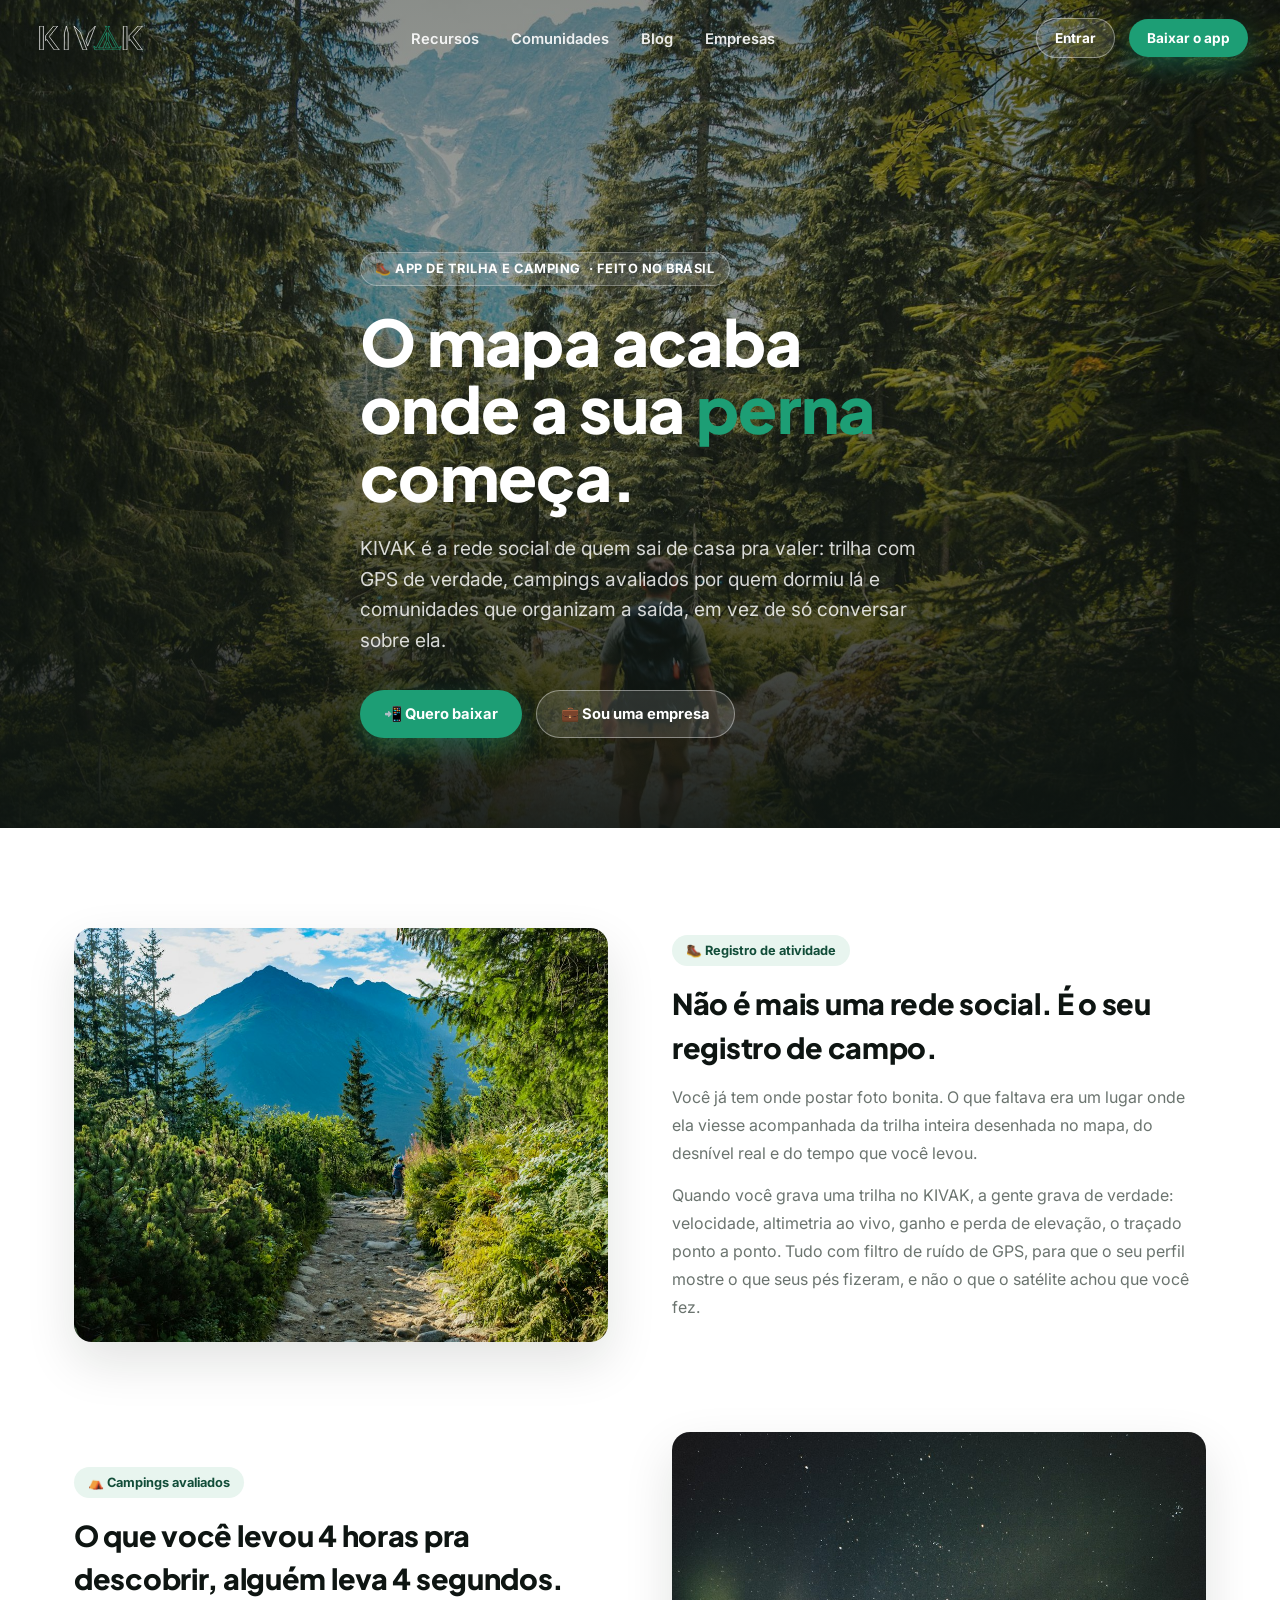
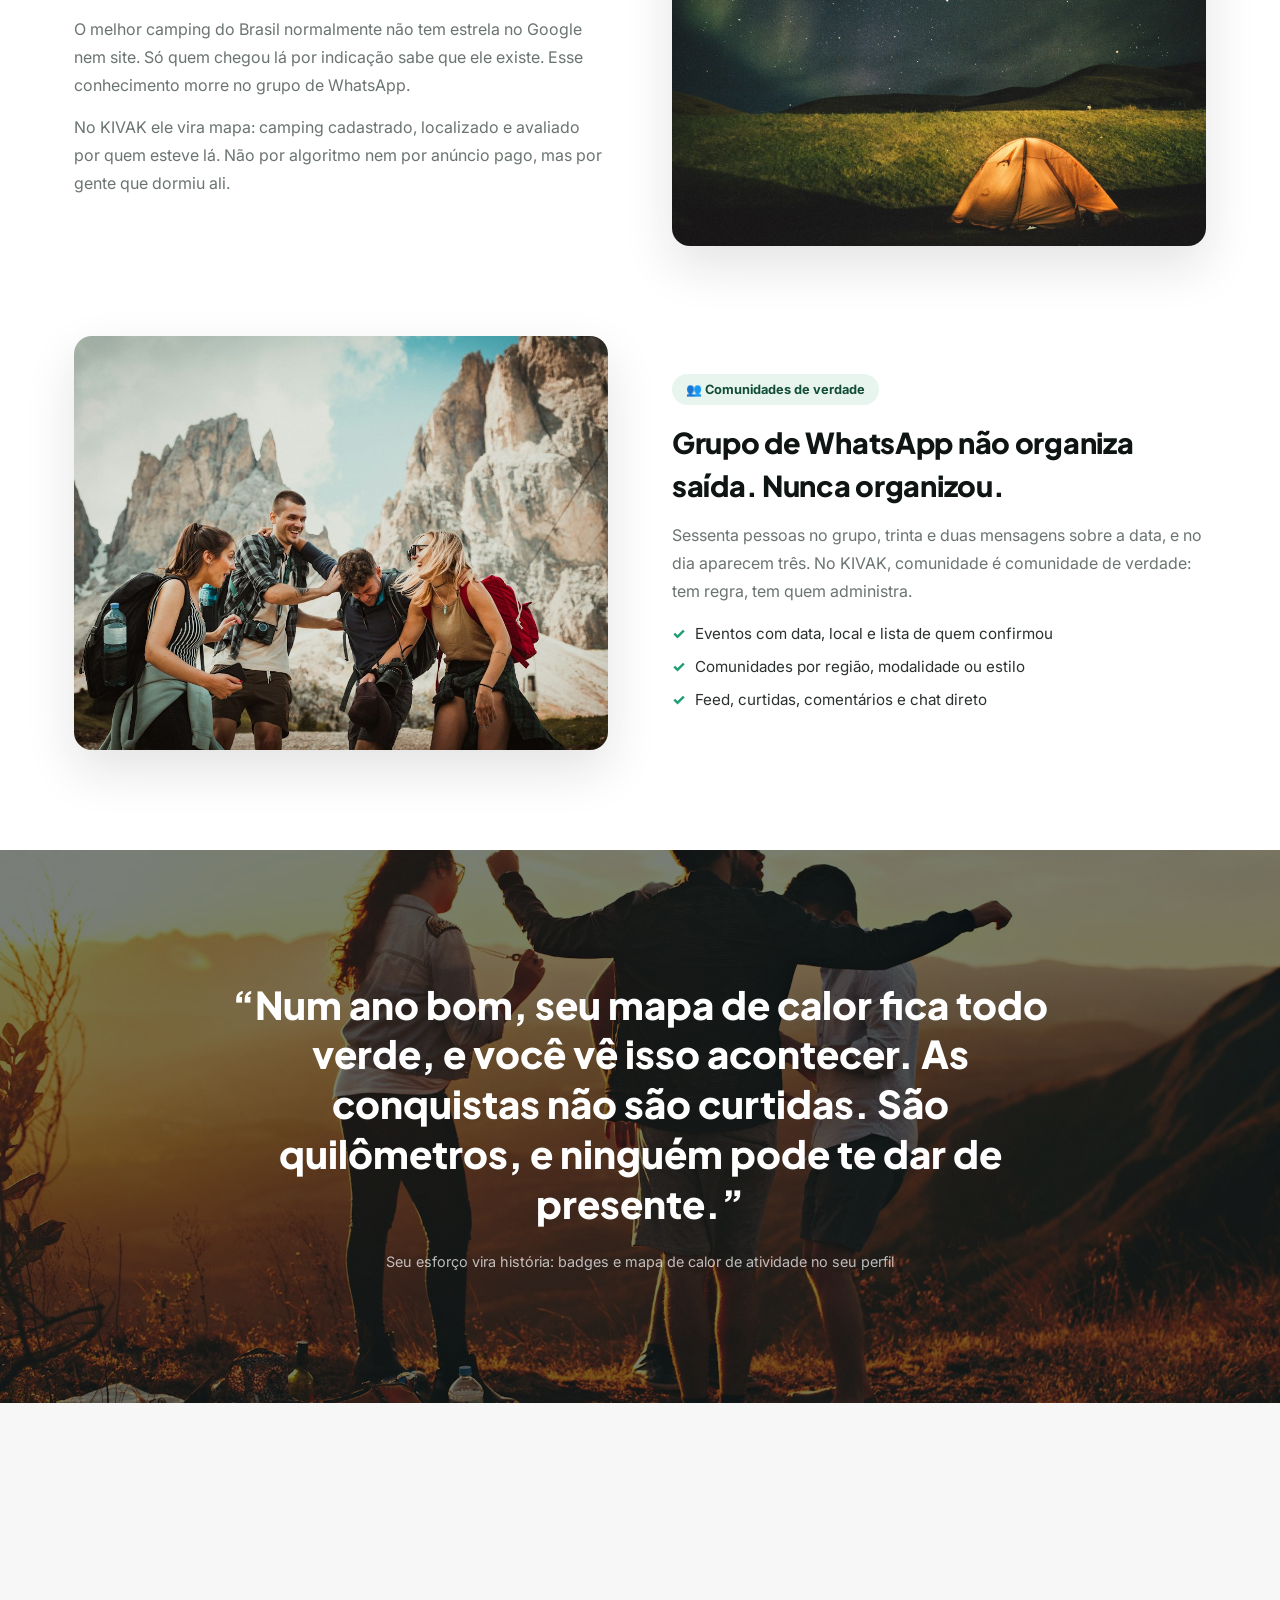
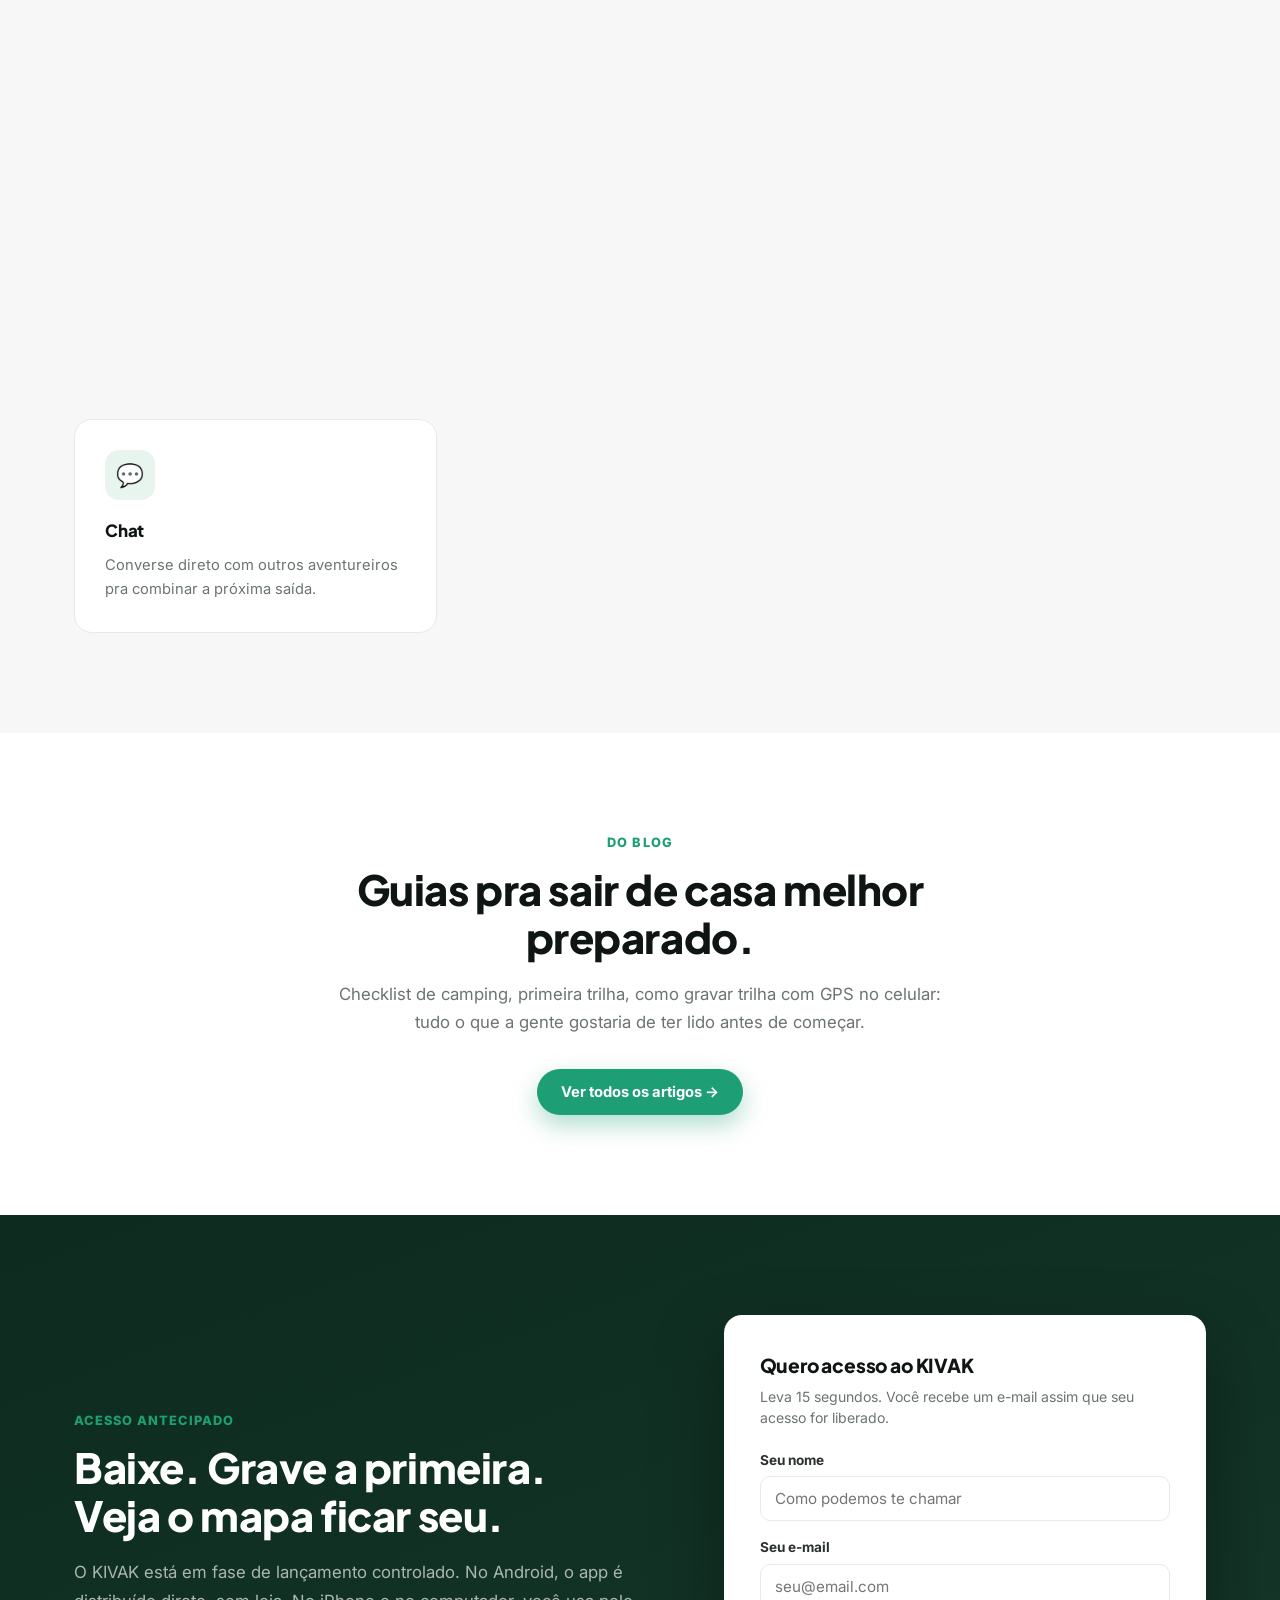
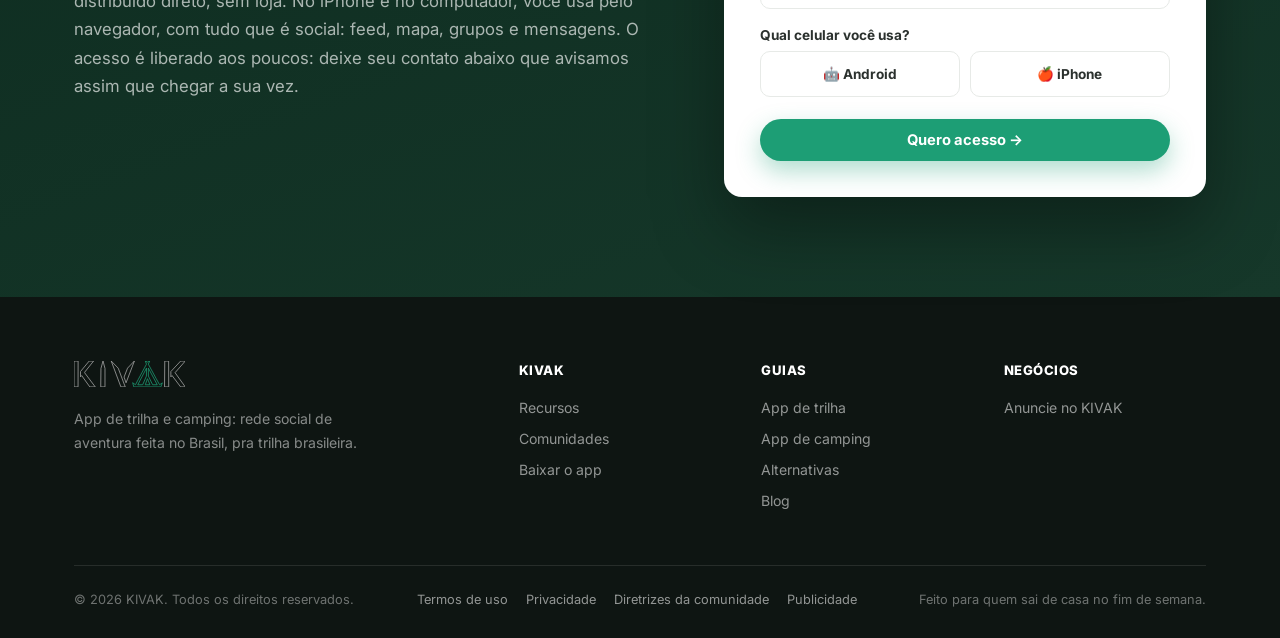
==== index.html @ c2caf5f0 "Adiciona termos, privacidade, diretrizes e politica de publicidade Paginas legais exigidas pela App " ====
<!DOCTYPE html>
<html lang="pt-BR">
<head>
  <meta charset="UTF-8" />
  <meta name="viewport" content="width=device-width, initial-scale=1.0" />
  <title>KIVAK | App de trilha e camping feito no Brasil</title>
  <meta name="description" content="KIVAK é o app de trilha e camping feito no Brasil: grave trilhas com GPS de verdade, encontre campings avaliados por quem dormiu lá e organize saídas com comunidades de aventura." />
  <link rel="canonical" href="https://kivak.app/" />
  <meta property="og:type" content="website" />
  <meta property="og:site_name" content="KIVAK" />
  <meta property="og:locale" content="pt_BR" />
  <meta property="og:url" content="https://kivak.app/" />
  <meta property="og:title" content="KIVAK | App de trilha e camping feito no Brasil" />
  <meta property="og:description" content="KIVAK é o app de trilha e camping feito no Brasil: grave trilhas com GPS de verdade, encontre campings avaliados por quem dormiu lá e organize saídas com comunidades de aventura." />
  <meta property="og:image" content="https://kivak.app/assets/images/hero-trilheiro.jpg" />
  <meta name="twitter:card" content="summary_large_image" />
  <link rel="alternate" type="application/rss+xml" title="Blog KIVAK" href="https://kivak.app/blog/feed.xml" />
  <link rel="icon" href="assets/images/favicon.png" />
  <script type="application/ld+json">{"@context": "https://schema.org", "@type": "Organization", "@id": "https://kivak.app/#org", "name": "KIVAK", "url": "https://kivak.app/", "logo": "https://kivak.app/assets/images/favicon.png", "email": "kivak.app@gmail.com"}</script>
  <script type="application/ld+json">{"@context": "https://schema.org", "@type": "WebSite", "@id": "https://kivak.app/#site", "name": "KIVAK", "url": "https://kivak.app/", "inLanguage": "pt-BR", "publisher": {"@id": "https://kivak.app/#org"}}</script>
  <script type="application/ld+json">{"@context": "https://schema.org", "@type": "MobileApplication", "name": "KIVAK", "operatingSystem": "Android", "applicationCategory": "TravelApplication", "url": "https://kivak.app/", "inLanguage": "pt-BR", "description": "App de trilha e camping: gravação de trilhas com GPS, campings avaliados pela comunidade, comunidades e eventos de aventura.", "offers": {"@type": "Offer", "price": "0", "priceCurrency": "BRL"}, "publisher": {"@id": "https://kivak.app/#org"}}</script>
  <link rel="preconnect" href="https://fonts.googleapis.com">
  <link rel="preconnect" href="https://fonts.gstatic.com" crossorigin>
  <link href="https://fonts.googleapis.com/css2?family=Inter:wght@400;500;600;700&family=Plus+Jakarta+Sans:wght@700;800&display=swap" rel="stylesheet">
  <link rel="stylesheet" href="assets/css/site.css?v=__CSSVER__" />
</head>
<body>

<nav class="site-nav">
  <a class="nav-logo" href="#hero">
    <svg viewBox="0 0 728 170" width="118" height="24" xmlns="http://www.w3.org/2000/svg" style="fill-rule:evenodd;clip-rule:evenodd">
      <path d="M480.421,7.007l-14.233,-6.898l7.764,20.427l-52.531,97.971l-19.548,36.813l-18.372,-13.313l7.737,27.585l176.472,0l9.892,-26.585l-17.959,12.313l-22.721,-40.813l-50.788,-93.933l9.286,-20.465l-14.998,6.898Zm0,108.5l16.26,39.813l-30.76,0.187l14.5,-40Zm-6.429,-68.903l-0.48,52.143l-24.435,56.573l-32.144,0.388l57.059,-109.104Zm12.116,0l58.437,108.716l-30.571,0l-27.431,-56.813l-0.434,-51.903Z" style="fill:none;stroke:#1D9E75;stroke-width:5px;"/>
      <path d="M189.69,0.059l-13.519,48.897l-1.259,120.637l27.755,0l0.031,-120.972l-13.008,-48.562Z" style="fill:none;stroke:currentColor;stroke-width:5px;"/>
      <path d="M697.456,0.109l-64.035,68.898l0,34.5l8,-8l55.965,74.085l30.5,0l-66.965,-93.085l66.965,-76.398l-30.43,0Zm-103.946,0l-1.592,169.484l27.411,0l-0.586,-169.484l-25.233,0Zm-198.589,-0.102l-44.695,46.597l-22.805,58.403l13,37.5l54.5,-142.5Zm-151.5,0.102l63.24,169.484l28.518,-0l-46.147,-122.988l-45.611,-46.495Zm-143.955,0l-57.045,68.898l0,34.5l8,-8l53.072,74.085l35.572,0l-69.145,-92.085l0,-4.5l58.217,-72.898l-28.672,0Zm-99.453,-0l-0,169.484l26.5,0l0.407,-169.484l-26.907,-0Z" style="fill:none;stroke:currentColor;stroke-width:5px;"/>
    </svg>
  </a>
  <div class="nav-menu" id="menu-principal">
    <ul class="nav-links">
      <li><a href="#recursos">Recursos</a></li>
      <li><a href="#comunidades">Comunidades</a></li>
      <li><a href="/blog/">Blog</a></li>
      <li><a href="/empresas">Empresas</a></li>
    </ul>
    <div class="nav-right">
      <a class="btn btn-ghost-light btn-sm" href="https://platform.kivak.app/entrar">Entrar</a>
      <a class="btn btn-primary btn-sm" href="#baixar">Baixar o app</a>
    </div>
  </div>
  <a class="nav-entrar" href="https://platform.kivak.app/entrar">Entrar</a>
  <button class="nav-burger" type="button" aria-label="Abrir menu" aria-expanded="false" aria-controls="menu-principal">
    <span></span><span></span><span></span>
  </button>
</nav>

<!-- ─── HERO ────────────────────────────────────────────────────── -->
<header class="hero" id="hero" style="background-image:url('assets/images/hero-trilheiro.jpg')">
  <div class="container hero-content fade-in visible">
    <span class="hero-eyebrow">🥾 App de trilha e camping<span class="so-desktop"> · Feito no Brasil</span></span>
    <h1>O mapa acaba<br/>onde a sua <em>perna</em><br/>começa.</h1>
    <p class="lede">KIVAK é a rede social de quem sai de casa pra valer: trilha com GPS de verdade, campings avaliados por quem dormiu lá e comunidades que organizam a saída, em vez de só conversar sobre ela.</p>
    <div class="hero-actions">
      <a class="btn btn-primary" href="#baixar">📲 Quero baixar</a>
      <a class="btn btn-ghost-light" href="/empresas">💼 Sou uma empresa</a>
    </div>
  </div>
</header>

<!-- ─── RECURSOS ────────────────────────────────────────────────── -->
<section id="recursos">
  <div class="container">

    <div class="feature-row fade-in">
      <div class="feature-media"><img src="assets/images/trilha-montanha.jpg" alt="Trilheiro caminhando em direção às montanhas" loading="lazy" /></div>
      <div class="feature-text">
        <span class="feature-tag">🥾 Registro de atividade</span>
        <h3>Não é mais uma rede social. É o seu registro de campo.</h3>
        <p>Você já tem onde postar foto bonita. O que faltava era um lugar onde ela viesse acompanhada da trilha inteira desenhada no mapa, do desnível real e do tempo que você levou.</p>
        <p>Quando você grava uma trilha no KIVAK, a gente grava de verdade: velocidade, altimetria ao vivo, ganho e perda de elevação, o traçado ponto a ponto. Tudo com filtro de ruído de GPS, para que o seu perfil mostre o que seus pés fizeram, e não o que o satélite achou que você fez.</p>
      </div>
    </div>

    <div class="feature-row reverse fade-in">
      <div class="feature-media"><img src="assets/images/camping-noite.jpg" alt="Barraca iluminada sob céu estrelado" loading="lazy" /></div>
      <div class="feature-text">
        <span class="feature-tag">⛺ Campings avaliados</span>
        <h3>O que você levou 4 horas pra descobrir, alguém leva 4 segundos.</h3>
        <p>O melhor camping do Brasil normalmente não tem estrela no Google nem site. Só quem chegou lá por indicação sabe que ele existe. Esse conhecimento morre no grupo de WhatsApp.</p>
        <p>No KIVAK ele vira mapa: camping cadastrado, localizado e avaliado por quem esteve lá. Não por algoritmo nem por anúncio pago, mas por gente que dormiu ali.</p>
      </div>
    </div>

    <div class="feature-row fade-in" id="comunidades">
      <div class="feature-media"><img src="assets/images/amigos-montanha.jpg" alt="Grupo de amigos rindo durante uma trilha nas montanhas" loading="lazy" /></div>
      <div class="feature-text">
        <span class="feature-tag">👥 Comunidades de verdade</span>
        <h3>Grupo de WhatsApp não organiza saída. Nunca organizou.</h3>
        <p>Sessenta pessoas no grupo, trinta e duas mensagens sobre a data, e no dia aparecem três. No KIVAK, comunidade é comunidade de verdade: tem regra, tem quem administra.</p>
        <ul class="feature-list">
          <li>Eventos com data, local e lista de quem confirmou</li>
          <li>Comunidades por região, modalidade ou estilo</li>
          <li>Feed, curtidas, comentários e chat direto</li>
        </ul>
      </div>
    </div>

  </div>
</section>

<!-- ─── QUOTE / ESFORÇO VIRA HISTÓRIA ───────────────────────────── -->
<section class="quote-strip fade-in" style="background-image:url('assets/images/amigos-por-do-sol.jpg')">
  <div class="container">
    <blockquote>“Num ano bom, seu mapa de calor fica todo verde, e você vê isso acontecer. As conquistas não são curtidas. São quilômetros, e ninguém pode te dar de presente.”</blockquote>
    <cite>Seu esforço vira história: badges e mapa de calor de atividade no seu perfil</cite>
  </div>
</section>

<!-- ─── SOCIAL ──────────────────────────────────────────────────── -->
<section class="bg-gray">
  <div class="container">
    <div class="center wrap-narrow fade-in" style="margin-bottom:8px">
      <span class="eyebrow" style="display:block;text-align:center">E sim, tem foto. Tem vídeo. Tem conversa.</span>
      <h2 class="title">A parte social funciona como você já espera.</h2>
      <p class="sub center">Stories que somem em 24 horas, reels para a descida de bike ser vista em movimento, como merece, feed com curtida e comentário e chat direto pra tirar o papo do grupo. A diferença está no que vem por baixo de tudo isso.</p>
    </div>
    <div class="card-grid">
      <div class="card fade-in">
        <div class="card-icon">⭕</div>
        <h4>Stories</h4>
        <p>Nem tudo precisa virar monumento. Poste o momento e ele some em 24 horas.</p>
      </div>
      <div class="card fade-in">
        <div class="card-icon">🎬</div>
        <h4>Reels</h4>
        <p>Vídeo vertical em feed infinito, pra aquele trecho que só faz sentido em movimento.</p>
      </div>
      <div class="card fade-in">
        <div class="card-icon">📸</div>
        <h4>Feed</h4>
        <p>Publique fotos e trilhas gravadas, com curtidas e comentários de quem entende.</p>
      </div>
      <div class="card fade-in">
        <div class="card-icon">💬</div>
        <h4>Chat</h4>
        <p>Converse direto com outros aventureiros pra combinar a próxima saída.</p>
      </div>
    </div>
  </div>
</section>

<!-- ─── DO BLOG (preenchido pelo build.mjs) ─────────────────────── -->
<section id="blog">
  <div class="container">
    <div class="center wrap-narrow fade-in">
      <span class="eyebrow" style="display:block;text-align:center">Do blog</span>
      <h2 class="title">Guias pra sair de casa melhor preparado.</h2>
      <p class="sub center">Checklist de camping, primeira trilha, como gravar trilha com GPS no celular: tudo o que a gente gostaria de ter lido antes de começar.</p>
    </div>
    <!--BLOG_RECENTES-->
    <p class="center" style="margin-top:32px"><a class="btn btn-primary" href="/blog/">Ver todos os artigos →</a></p>
  </div>
</section>

<!-- ─── DOWNLOAD / LISTA DE ESPERA ──────────────────────────────── -->
<section id="baixar" class="cta-dark">
  <div class="container download-grid">
    <div class="download-copy fade-in">
      <span class="eyebrow">Acesso antecipado</span>
      <h2 class="title">Baixe. Grave a primeira.<br/>Veja o mapa ficar seu.</h2>
      <p class="sub">O KIVAK está em fase de lançamento controlado. No Android, o app é distribuído direto, sem loja. No iPhone e no computador, você usa pelo navegador, com tudo que é social: feed, mapa, grupos e mensagens. O acesso é liberado aos poucos: deixe seu contato abaixo que avisamos assim que chegar a sua vez.</p>
    </div>
    <div class="form-card fade-in">
      <h3>Quero acesso ao KIVAK</h3>
      <p class="form-sub">Leva 15 segundos. Você recebe um e-mail assim que seu acesso for liberado.</p>
      <form id="form-acesso" novalidate>
        <div class="field">
          <label for="nome">Seu nome</label>
          <input type="text" id="nome" name="nome" required minlength="2" placeholder="Como podemos te chamar" />
        </div>
        <div class="field">
          <label for="email">Seu e-mail</label>
          <input type="email" id="email" name="email" required placeholder="seu@email.com" />
        </div>
        <div class="field">
          <label>Qual celular você usa?</label>
          <div class="platform-choice">
            <label class="platform-option">
              <input type="radio" name="plataforma" value="android" />
              🤖 Android
            </label>
            <label class="platform-option">
              <input type="radio" name="plataforma" value="ios" />
              🍎 iPhone
            </label>
          </div>
        </div>
        <button type="submit" class="btn btn-primary btn-block">Quero acesso →</button>
        <div class="form-msg"></div>
      </form>
    </div>
  </div>
</section>

<!-- ─── FOOTER ──────────────────────────────────────────────────── -->
<footer>
  <div class="container">
    <div class="footer-grid footer-grid-4">
      <div class="footer-brand">
        <svg viewBox="0 0 728 170" xmlns="http://www.w3.org/2000/svg" style="height:26px;fill-rule:evenodd;clip-rule:evenodd">
          <g>
            <path d="M480.421,7.007l-14.233,-6.898l7.764,20.427l-52.531,97.971l-19.548,36.813l-18.372,-13.313l7.737,27.585l176.472,0l9.892,-26.585l-17.959,12.313l-22.721,-40.813l-50.788,-93.933l9.286,-20.465l-14.998,6.898Zm0,108.5l16.26,39.813l-30.76,0.187l14.5,-40Zm-6.429,-68.903l-0.48,52.143l-24.435,56.573l-32.144,0.388l57.059,-109.104Zm12.116,0l58.437,108.716l-30.571,0l-27.431,-56.813l-0.434,-51.903Z" style="fill:none;stroke:#1D9E75;stroke-width:5px;"/>
            <path d="M189.69,0.059l-13.519,48.897l-1.259,120.637l27.755,0l0.031,-120.972l-13.008,-48.562Z" style="fill:none;stroke:#aaa;stroke-width:5px;"/>
            <path d="M697.456,0.109l-64.035,68.898l0,34.5l8,-8l55.965,74.085l30.5,0l-66.965,-93.085l66.965,-76.398l-30.43,0Zm-103.946,0l-1.592,169.484l27.411,0l-0.586,-169.484l-25.233,0Zm-198.589,-0.102l-44.695,46.597l-22.805,58.403l13,37.5l54.5,-142.5Zm-151.5,0.102l63.24,169.484l28.518,-0l-46.147,-122.988l-45.611,-46.495Zm-143.955,0l-57.045,68.898l0,34.5l8,-8l53.072,74.085l35.572,0l-69.145,-92.085l0,-4.5l58.217,-72.898l-28.672,0Zm-99.453,-0l-0,169.484l26.5,0l0.407,-169.484l-26.907,-0Z" style="fill:none;stroke:#aaa;stroke-width:5px;"/>
          </g>
        </svg>
        <p>App de trilha e camping: rede social de aventura feita no Brasil, pra trilha brasileira.</p>
      </div>
      <div class="footer-col">
        <h5>KIVAK</h5>
        <a href="#recursos">Recursos</a>
        <a href="#comunidades">Comunidades</a>
        <a href="#baixar">Baixar o app</a>
      </div>
      <div class="footer-col">
        <h5>Guias</h5>
        <a href="/app-de-trilha">App de trilha</a>
        <a href="/app-de-camping">App de camping</a>
        <a href="/alternativas">Alternativas</a>
        <a href="/blog/">Blog</a>
      </div>
      <div class="footer-col">
        <h5>Negócios</h5>
        <a href="/empresas">Anuncie no KIVAK</a>
      </div>
    </div>
    <div class="footer-bottom">
      <span>© 2026 KIVAK. Todos os direitos reservados.</span>
      <nav class="footer-legal" aria-label="Documentos legais"><a href="/termos">Termos de uso</a><a href="/privacidade">Privacidade</a><a href="/diretrizes">Diretrizes da comunidade</a><a href="/publicidade">Publicidade</a></nav>
      <span>Feito para quem sai de casa no fim de semana.</span>
    </div>
  </div>
</footer>

<script src="assets/js/site.js?v=__JSVER__"></script>
</body>
</html>
---- assets/css/site.css ----
*, *::before, *::after { box-sizing: border-box; margin: 0; padding: 0; }

:root {
  --green:       #1D9E75;
  --green-dark:  #124d39;
  --green-mid:   #178a63;
  --green-light: #e8f5ef;
  --ink:         #0e1512;
  --charcoal:    #1a1f1c;
  --gray:        #f6f7f6;
  --border:      #e7eae7;
  --text:        #2b312e;
  --muted:       #6b746f;
  --white:       #fff;
  --radius:      18px;
  --radius-sm:   12px;
  --shadow:      0 20px 50px rgba(14, 21, 18, .12);
  --max:         1180px;
}

html { scroll-behavior: smooth; }

body {
  font-family: 'Inter', 'Segoe UI', system-ui, -apple-system, sans-serif;
  color: var(--text);
  background: var(--white);
  overflow-x: hidden;
  line-height: 1.5;
}

h1, h2, h3, h4 {
  font-family: 'Plus Jakarta Sans', 'Inter', system-ui, sans-serif;
  color: var(--ink);
  font-weight: 800;
  letter-spacing: -0.01em;
}

a { color: inherit; }
img { display: block; max-width: 100%; }
button { font-family: inherit; }

.container { max-width: var(--max); margin: 0 auto; padding: 0 24px; }
.wrap-narrow { max-width: 720px; }

/* ─── NAV ──────────────────────────────────────────────────────── */
.site-nav {
  position: fixed; top: 0; left: 0; right: 0; z-index: 999;
  display: flex; align-items: center; justify-content: space-between;
  padding: 18px 32px;
  transition: background .25s ease, box-shadow .25s ease, padding .25s ease;
}
.site-nav.solid {
  background: rgba(255,255,255,.96); backdrop-filter: blur(10px);
  box-shadow: 0 1px 0 var(--border);
  padding: 12px 32px;
}
.nav-logo { display: flex; align-items: center; gap: 10px; text-decoration: none; color: var(--white); transition: color .25s; }
.nav-logo svg { height: 24px; width: auto; flex-shrink: 0; }
.site-nav.solid .nav-logo { color: var(--ink); }

.nav-links { display: flex; align-items: center; gap: 32px; list-style: none; }
.nav-links a {
  text-decoration: none; font-weight: 600; font-size: .92rem;
  color: rgba(255,255,255,.9); transition: color .2s;
}
.site-nav.solid .nav-links a { color: var(--text); }
.nav-links a:hover { color: var(--green); }
.nav-links a.active { color: var(--green); }

.nav-right { display: flex; align-items: center; gap: 14px; }
.btn {
  display: inline-flex; align-items: center; justify-content: center; gap: 8px;
  border: none; border-radius: 999px; cursor: pointer; text-decoration: none;
  font-weight: 700; font-size: .92rem; padding: 12px 24px;
  transition: transform .18s ease, box-shadow .18s ease, background .18s ease;
}
.btn-primary { background: var(--green); color: var(--white); box-shadow: 0 10px 24px rgba(29,158,117,.35); }
.btn-primary:hover { background: var(--green-dark); transform: translateY(-2px); }
.btn-ghost-light { background: rgba(255,255,255,.12); color: var(--white); border: 1.5px solid rgba(255,255,255,.4); }
.btn-ghost-light:hover { background: rgba(255,255,255,.22); }
.site-nav.solid .btn-ghost-light { background: transparent; color: var(--text); border-color: var(--border); }
.btn-sm { padding: 9px 18px; font-size: .85rem; }
.btn-block { width: 100%; }
.btn:disabled { opacity: .6; cursor: not-allowed; transform: none !important; }

.nav-menu { display: contents; }
/* Entrar na plataforma web: no computador vai junto dos botões (nav-right);
   no celular fica fora do menu, ao lado do hambúrguer, sempre visível. */
.nav-entrar {
  display: none; margin-left: auto; margin-right: 10px; padding: 7px 14px;
  border-radius: 999px; border: 1.5px solid rgba(255,255,255,.45);
  color: var(--white); font-weight: 700; font-size: .85rem; text-decoration: none;
}
.site-nav.solid .nav-entrar, .site-nav.menu-aberto .nav-entrar { color: var(--ink); border-color: var(--border); }
.nav-burger {
  display: none; width: 44px; height: 44px; margin-right: -10px; padding: 12px 10px;
  background: none; border: none; cursor: pointer; color: var(--white);
  flex-direction: column; justify-content: space-between;
}
.nav-burger span { display: block; height: 2px; border-radius: 2px; background: currentColor; transition: transform .25s ease, opacity .2s ease; }
.site-nav.solid .nav-burger { color: var(--ink); }
.site-nav.menu-aberto .nav-burger span:nth-child(1) { transform: translateY(9px) rotate(45deg); }
.site-nav.menu-aberto .nav-burger span:nth-child(2) { opacity: 0; }
.site-nav.menu-aberto .nav-burger span:nth-child(3) { transform: translateY(-9px) rotate(-45deg); }

/* ─── HERO ─────────────────────────────────────────────────────── */
.hero {
  position: relative; min-height: 92vh; display: flex; align-items: flex-end;
  padding: 140px 0 90px; overflow: hidden; color: var(--white);
  background-size: cover; background-position: center;
}
.hero::after {
  content: ''; position: absolute; inset: 0;
  background: linear-gradient(180deg, rgba(14,21,18,.45) 0%, rgba(14,21,18,.35) 40%, rgba(14,21,18,.92) 100%);
}
.hero-content { position: relative; z-index: 1; max-width: 720px; }
.hero-eyebrow {
  display: inline-flex; align-items: center; gap: 8px;
  background: rgba(255,255,255,.14); border: 1px solid rgba(255,255,255,.3);
  padding: 6px 14px; border-radius: 999px; font-size: .8rem; font-weight: 700;
  letter-spacing: .04em; text-transform: uppercase; margin-bottom: 22px;
}
.hero h1 {
  font-size: clamp(2.3rem, 5vw, 4rem); line-height: 1.06; color: var(--white);
  margin-bottom: 22px;
}
.hero h1 em { font-style: normal; color: var(--green); }
.hero p.lede {
  font-size: clamp(1.02rem, 1.6vw, 1.2rem); color: rgba(255,255,255,.82);
  max-width: 560px; margin-bottom: 34px; line-height: 1.6;
}
.hero-actions { display: flex; gap: 14px; flex-wrap: wrap; }

/* ─── SECTION SCAFFOLDING ──────────────────────────────────────── */
section { padding: 100px 0; }
.section-tight { padding: 70px 0; }
.eyebrow {
  font-size: .8rem; font-weight: 800; letter-spacing: .08em; text-transform: uppercase;
  color: var(--green); margin-bottom: 14px; display: block;
}
h2.title { font-size: clamp(1.7rem, 3.4vw, 2.6rem); line-height: 1.15; margin-bottom: 18px; }
p.sub { color: var(--muted); font-size: 1.05rem; line-height: 1.7; max-width: 620px; }
.center { text-align: center; margin-left: auto; margin-right: auto; }

.bg-dark { background: var(--ink); color: rgba(255,255,255,.85); }
.bg-dark h2.title, .bg-dark h3 { color: var(--white); }
.bg-dark p.sub { color: rgba(255,255,255,.62); }
.bg-gray { background: var(--gray); }

/* ─── FEATURE ROWS (imagem + texto alternando) ─────────────────── */
.feature-row {
  display: grid; grid-template-columns: 1fr 1fr; gap: 64px; align-items: center;
}
.feature-row + .feature-row { margin-top: 90px; }
.feature-row.reverse .feature-media { order: 2; }
.feature-media {
  border-radius: var(--radius); overflow: hidden; box-shadow: var(--shadow);
  aspect-ratio: 4 / 3.1;
}
.feature-media img { width: 100%; height: 100%; object-fit: cover; }
.feature-tag {
  display: inline-flex; align-items: center; gap: 8px;
  background: var(--green-light); color: var(--green-dark);
  font-weight: 700; font-size: .8rem; padding: 6px 14px; border-radius: 999px;
  margin-bottom: 16px;
}
.feature-text h3 { font-size: clamp(1.35rem, 2.4vw, 1.8rem); margin-bottom: 14px; }
.feature-text p { color: var(--muted); font-size: 1rem; line-height: 1.75; margin-bottom: 14px; }
.feature-list { list-style: none; display: flex; flex-direction: column; gap: 10px; margin-top: 18px; }
.feature-list li { display: flex; gap: 10px; font-size: .95rem; color: var(--text); }
.feature-list li::before { content: '✓'; color: var(--green); font-weight: 800; }

/* ─── CARDS GRID (formatos/pilares) ─────────────────────────────── */
.card-grid { display: grid; grid-template-columns: repeat(3, 1fr); gap: 22px; margin-top: 48px; }
/* Quatro cards: 2x2 em vez de 3+1 (as media queries abaixo seguem valendo). */
.card-grid-2 { grid-template-columns: repeat(2, 1fr); max-width: 880px; margin-left: auto; margin-right: auto; }
.card {
  background: var(--white); border: 1px solid var(--border); border-radius: var(--radius);
  padding: 30px; transition: transform .2s, box-shadow .2s;
}
.card:hover { transform: translateY(-4px); box-shadow: var(--shadow); }
.card-icon {
  width: 50px; height: 50px; border-radius: 14px; background: var(--green-light);
  display: flex; align-items: center; justify-content: center; font-size: 1.4rem; margin-bottom: 18px;
}
.card h4 { font-size: 1.05rem; margin-bottom: 10px; }
.card p { color: var(--muted); font-size: .92rem; line-height: 1.65; }

.bg-dark .card { background: rgba(255,255,255,.05); border-color: rgba(255,255,255,.1); }
.bg-dark .card h4 { color: var(--white); }
.bg-dark .card p { color: rgba(255,255,255,.6); }
.bg-dark .card-icon { background: rgba(29,158,117,.2); }

/* ─── PILLS ──────────────────────────────────────────────────────── */
.pill-row { display: flex; flex-wrap: wrap; gap: 10px; margin-top: 28px; }
.pill-tag {
  background: var(--white); border: 1px solid var(--border); border-radius: 999px;
  padding: 9px 18px; font-size: .88rem; font-weight: 600; color: var(--text);
}

/* ─── QUOTE / MANIFESTO STRIP ────────────────────────────────────── */
.quote-strip {
  position: relative; background-size: cover; background-position: center;
  padding: 130px 0; color: var(--white); text-align: center;
}
.quote-strip::after { content: ''; position: absolute; inset: 0; background: rgba(14,21,18,.55); }
.quote-strip blockquote {
  position: relative; z-index: 1; font-family: 'Plus Jakarta Sans', sans-serif;
  font-weight: 800; font-size: clamp(1.5rem, 3.4vw, 2.4rem); line-height: 1.3;
  max-width: 820px; margin: 0 auto;
}
.quote-strip cite {
  position: relative; z-index: 1; display: block; margin-top: 22px;
  font-style: normal; font-size: .9rem; color: rgba(255,255,255,.7);
}

/* ─── DOWNLOAD FORM ──────────────────────────────────────────────── */
.cta-dark { background: linear-gradient(160deg, #0d2b1f 0%, #16382a 100%); color: var(--white); }
.download-grid { display: grid; grid-template-columns: 1.1fr .9fr; gap: 60px; align-items: center; }
.download-copy h2 { color: var(--white); }
.download-copy p.sub { color: rgba(255,255,255,.65); }
.form-card {
  background: var(--white); border-radius: var(--radius); padding: 36px;
  box-shadow: 0 30px 70px rgba(0,0,0,.35); color: var(--text);
}
.form-card h3 { font-size: 1.2rem; margin-bottom: 6px; }
.form-card .form-sub { color: var(--muted); font-size: .88rem; margin-bottom: 22px; }
.field { margin-bottom: 16px; }
.field label { display: block; font-size: .85rem; font-weight: 700; margin-bottom: 6px; }
.field input[type="text"], .field input[type="email"] {
  width: 100%; padding: 12px 14px; border: 1.5px solid var(--border); border-radius: 10px;
  font-size: .95rem; font-family: inherit; outline: none; transition: border-color .2s;
}
.field input:focus { border-color: var(--green); }
.platform-choice { display: grid; grid-template-columns: 1fr 1fr; gap: 10px; }
.platform-option {
  border: 1.5px solid var(--border); border-radius: 10px; padding: 12px; text-align: center;
  cursor: pointer; font-weight: 700; font-size: .9rem; transition: border-color .2s, background .2s;
}
.platform-option input { display: none; }
.platform-option.selected { border-color: var(--green); background: var(--green-light); color: var(--green-dark); }
.form-msg { font-size: .88rem; margin-top: 14px; padding: 10px 14px; border-radius: 10px; display: none; }
.form-msg.ok { display: block; background: var(--green-light); color: var(--green-dark); }
.form-msg.err { display: block; background: #fdeceb; color: #b3261e; }

/* ─── FOOTER ─────────────────────────────────────────────────────── */
footer { background: var(--ink); color: rgba(255,255,255,.6); padding: 64px 0 28px; }
.footer-grid { display: grid; grid-template-columns: 2fr 1fr 1fr; gap: 40px; margin-bottom: 44px; }
.footer-brand p { font-size: .88rem; line-height: 1.7; color: rgba(255,255,255,.5); margin-top: 14px; max-width: 300px; }
.footer-col h5 { font-size: .82rem; font-weight: 800; color: var(--white); margin-bottom: 16px; letter-spacing: .04em; text-transform: uppercase; }
.footer-col a { display: block; font-size: .88rem; color: rgba(255,255,255,.55); text-decoration: none; margin-bottom: 10px; transition: color .2s; }
.footer-col a:hover { color: var(--green); }
.footer-bottom {
  border-top: 1px solid rgba(255,255,255,.1); padding-top: 24px;
  display: flex; justify-content: space-between; flex-wrap: wrap; gap: 10px;
  font-size: .8rem; color: rgba(255,255,255,.4);
}

/* ─── PÁGINAS DE CONTEÚDO E BLOG (geradas por build.mjs) ─────────── */
.page-main { padding-top: 64px; }
.wrap-prose { max-width: 760px; }
.page-hero {
  position: relative; color: var(--white); padding: 90px 0 70px;
  background-size: cover; background-position: center;
}
.page-hero::after { content: ''; position: absolute; inset: 0; background: linear-gradient(180deg, rgba(14,21,18,.55), rgba(14,21,18,.88)); }
.page-hero .container { position: relative; z-index: 1; }
.page-hero h1 { color: var(--white); font-size: clamp(2rem, 4.4vw, 3.1rem); line-height: 1.1; margin: 14px 0 18px; }
.page-hero .lede { color: rgba(255,255,255,.82); font-size: 1.1rem; line-height: 1.6; margin-bottom: 28px; }
.page-hero .breadcrumb, .page-hero .breadcrumb a { color: rgba(255,255,255,.7); }

.breadcrumb { font-size: .82rem; color: var(--muted); margin-bottom: 18px; }
.breadcrumb a { color: var(--muted); text-decoration: none; }
.breadcrumb a:hover { color: var(--green); }

.prose { padding-top: 56px; padding-bottom: 24px; font-size: 1.06rem; line-height: 1.8; }
.prose.post { padding-top: 48px; }
.prose h1 { font-size: clamp(1.9rem, 4vw, 2.8rem); line-height: 1.12; margin: 10px 0 16px; }
.prose > .lede { font-size: 1.15rem; color: var(--muted); margin-bottom: 28px; }
.prose h2 { font-size: clamp(1.4rem, 2.6vw, 1.8rem); line-height: 1.25; margin: 48px 0 14px; }
.prose h3 { font-size: 1.2rem; margin: 32px 0 10px; }
.prose p, .prose ul, .prose ol, .prose blockquote { margin-bottom: 18px; }
.prose ul, .prose ol { padding-left: 1.4em; }
.prose li { margin-bottom: 8px; }
.prose li::marker { color: var(--green); }
.prose a { color: var(--green-mid); font-weight: 600; }
.prose blockquote { border-left: 4px solid var(--green); background: var(--green-light); padding: 14px 20px; border-radius: 0 var(--radius-sm) var(--radius-sm) 0; }
.prose blockquote p { margin: 0; color: var(--green-dark); }
.prose li > p { margin: 0; }
.prose hr { border: none; border-top: 1px solid var(--border); margin: 40px 0; }
.prose figure { margin: 28px 0; }
.prose figure img, .prose figure video { width: 100%; border-radius: var(--radius); background: var(--gray); }
.prose figcaption { font-size: .88rem; color: var(--muted); text-align: center; margin-top: 10px; line-height: 1.5; }
.prose .video-embed { position: relative; aspect-ratio: 16 / 9; margin: 28px 0; border-radius: var(--radius); overflow: hidden; background: var(--ink); }
.prose .video-embed iframe { position: absolute; inset: 0; width: 100%; height: 100%; border: 0; }
.post-cover { width: 100%; aspect-ratio: 16 / 9; object-fit: cover; border-radius: var(--radius); margin: 8px 0 32px; }
.post-meta { font-size: .8rem; font-weight: 700; letter-spacing: .04em; text-transform: uppercase; color: var(--green); }

.post-cta {
  background: linear-gradient(160deg, #0d2b1f 0%, #16382a 100%); color: rgba(255,255,255,.8);
  border-radius: var(--radius); padding: 34px; margin: 48px 0 64px;
}
.post-cta h3 { color: var(--white); font-size: 1.35rem; margin: 0 0 10px; }
.post-cta p { margin-bottom: 22px; font-size: 1rem; line-height: 1.6; }
.post-cta .btn { color: var(--white); }

.post-grid { display: grid; grid-template-columns: repeat(3, 1fr); gap: 22px; margin-top: 32px; }
.post-card {
  display: flex; flex-direction: column; background: var(--white); border: 1px solid var(--border);
  border-radius: var(--radius); overflow: hidden; text-decoration: none; transition: transform .2s, box-shadow .2s;
}
.post-card:hover { transform: translateY(-4px); box-shadow: var(--shadow); }
.post-card-img { aspect-ratio: 16 / 10; overflow: hidden; }
.post-card-img img { width: 100%; height: 100%; object-fit: cover; }
.post-card-body { padding: 22px; }
.post-card h3 { font-size: 1.08rem; line-height: 1.3; margin: 8px 0 8px; }
.post-card p { color: var(--muted); font-size: .9rem; line-height: 1.6; }

.footer-grid-4 { grid-template-columns: 2fr 1fr 1fr 1fr; }

@media (max-width: 900px) {
  .post-grid { grid-template-columns: 1fr 1fr; }
  .footer-grid-4 { grid-template-columns: 1fr 1fr; }
}
@media (max-width: 720px) {
  .post-grid, .footer-grid-4 { grid-template-columns: 1fr; }
  .page-hero { padding: 60px 0 48px; }
  .prose { font-size: 1rem; }
}

/* ─── PÁGINAS LEGAIS (conteudo/legal/*.md) ───────────────────────── */
.prose.legal { padding-top: 48px; padding-bottom: 72px; }
.legal-vigencia {
  background: var(--green-light); border-left: 4px solid var(--green); color: var(--green-dark);
  border-radius: 0 var(--radius-sm) var(--radius-sm) 0; padding: 14px 20px; font-size: .95rem; line-height: 1.6;
}
.prose .legal-vigencia strong { color: var(--green-dark); }
.legal-docs { display: flex; flex-wrap: wrap; gap: 8px; margin: 0 0 24px; }
.prose .legal-docs a {
  font-size: .85rem; font-weight: 600; padding: 7px 14px; border: 1px solid var(--border);
  border-radius: 999px; text-decoration: none; color: var(--text);
}
.prose .legal-docs a:hover { border-color: var(--green); color: var(--green-mid); }
.prose .legal-docs a[aria-current="page"] { background: var(--ink); border-color: var(--ink); color: var(--white); }
.legal-toc { background: var(--gray); border-radius: var(--radius); padding: 20px 24px; margin-bottom: 8px; }
.legal-toc-titulo { font-size: .78rem; font-weight: 800; letter-spacing: .04em; text-transform: uppercase; color: var(--muted); margin-bottom: 8px !important; }
.prose .legal-toc ul { margin: 0; padding: 0; list-style: none; font-size: .95rem; columns: 2; column-gap: 32px; }
.prose .legal-toc li { margin-bottom: 4px; break-inside: avoid; }
.prose .legal-toc a { font-weight: 500; text-decoration: none; }
.prose .legal-toc a:hover { text-decoration: underline; }
.prose h2[id], .prose h3[id] { scroll-margin-top: 88px; }
.prose .tabela { overflow-x: auto; margin: 8px 0 24px; }
.prose table { width: 100%; border-collapse: collapse; font-size: .92rem; line-height: 1.55; }
.prose th, .prose td { text-align: left; vertical-align: top; padding: 10px 12px; border-bottom: 1px solid var(--border); }
.prose th { background: var(--gray); font-weight: 700; color: var(--ink); }
.prose .alerta { border-left: 4px solid #c0392b; background: #fdecea; padding: 14px 20px; border-radius: 0 var(--radius-sm) var(--radius-sm) 0; margin-bottom: 18px; }
.prose .alerta p { margin: 0; color: #7b1d14; }
.prose .alerta p + p { margin-top: 10px; }
mark.preencher {
  background: #fff3cd; color: #7a4d00; font-weight: 700; padding: 1px 5px; border-radius: 4px;
  outline: 1px dashed #d99a00;
}
.footer-legal { display: flex; flex-wrap: wrap; gap: 6px 18px; }
.footer-legal a { color: rgba(255,255,255,.55); text-decoration: none; transition: color .2s; }
.footer-legal a:hover { color: var(--green); }
@media (max-width: 720px) {
  .prose .legal-toc ul { columns: 1; }
  .prose.legal { padding-top: 36px; }
}

/* ─── UTILITIES ──────────────────────────────────────────────────── */
.fade-in { opacity: 0; transform: translateY(22px); transition: opacity .6s ease, transform .6s ease; }
.fade-in.visible { opacity: 1; transform: translateY(0); }
.spinner {
  width: 16px; height: 16px; border: 2px solid rgba(255,255,255,.4); border-top-color: #fff;
  border-radius: 50%; animation: spin .7s linear infinite; display: inline-block;
}
@keyframes spin { to { transform: rotate(360deg); } }

/* ─── RESPONSIVE ─────────────────────────────────────────────────── */
@media (max-width: 900px) {
  .feature-row, .download-grid { grid-template-columns: 1fr; }
  .feature-row.reverse .feature-media { order: 0; }
  .card-grid { grid-template-columns: 1fr 1fr; }
  .footer-grid { grid-template-columns: 1fr 1fr; }
}
@media (max-width: 720px) {
  .site-nav, .site-nav.solid { padding: 12px 20px; }
  .so-desktop { display: none; }

  /* Menu do celular: links e botões do cabeçalho viram um painel abaixo da barra */
  .nav-burger { display: flex; }
  .nav-entrar { display: inline-flex; }
  .nav-menu {
    display: none; position: absolute; top: 100%; left: 0; right: 0;
    flex-direction: column; gap: 20px; padding: 8px 20px 16px;
    background: var(--white); box-shadow: 0 16px 30px rgba(14,21,18,.14);
    max-height: calc(100vh - 68px); overflow-y: auto;
  }
  .site-nav.menu-aberto { background: var(--white); box-shadow: 0 1px 0 var(--border); }
  .site-nav.menu-aberto .nav-logo { color: var(--ink); }
  .site-nav.menu-aberto .nav-burger { color: var(--ink); }
  .site-nav.menu-aberto .nav-menu { display: flex; }
  .nav-menu .nav-links { flex-direction: column; align-items: stretch; gap: 0; }
  .nav-menu .nav-links a {
    display: block; padding: 15px 0; font-size: 1.05rem; color: var(--ink);
    border-bottom: 1px solid var(--border);
  }
  .nav-menu .nav-links li:last-child a { border-bottom: none; }
  .site-nav.solid .nav-menu .nav-links a, .nav-menu .nav-links a { color: var(--ink); }
  .nav-menu .nav-links a.active { color: var(--green); }
  /* Os botões do cabeçalho ficam só no computador; no menu, só os links. */
  .nav-menu .nav-right { display: none; }
  .hero { padding: 120px 0 60px; min-height: 80vh; }
  section { padding: 64px 0; }
  .card-grid { grid-template-columns: 1fr; }
  .platform-choice { grid-template-columns: 1fr; }
  .footer-grid { grid-template-columns: 1fr; }
  .footer-bottom { flex-direction: column; align-items: flex-start; }
}
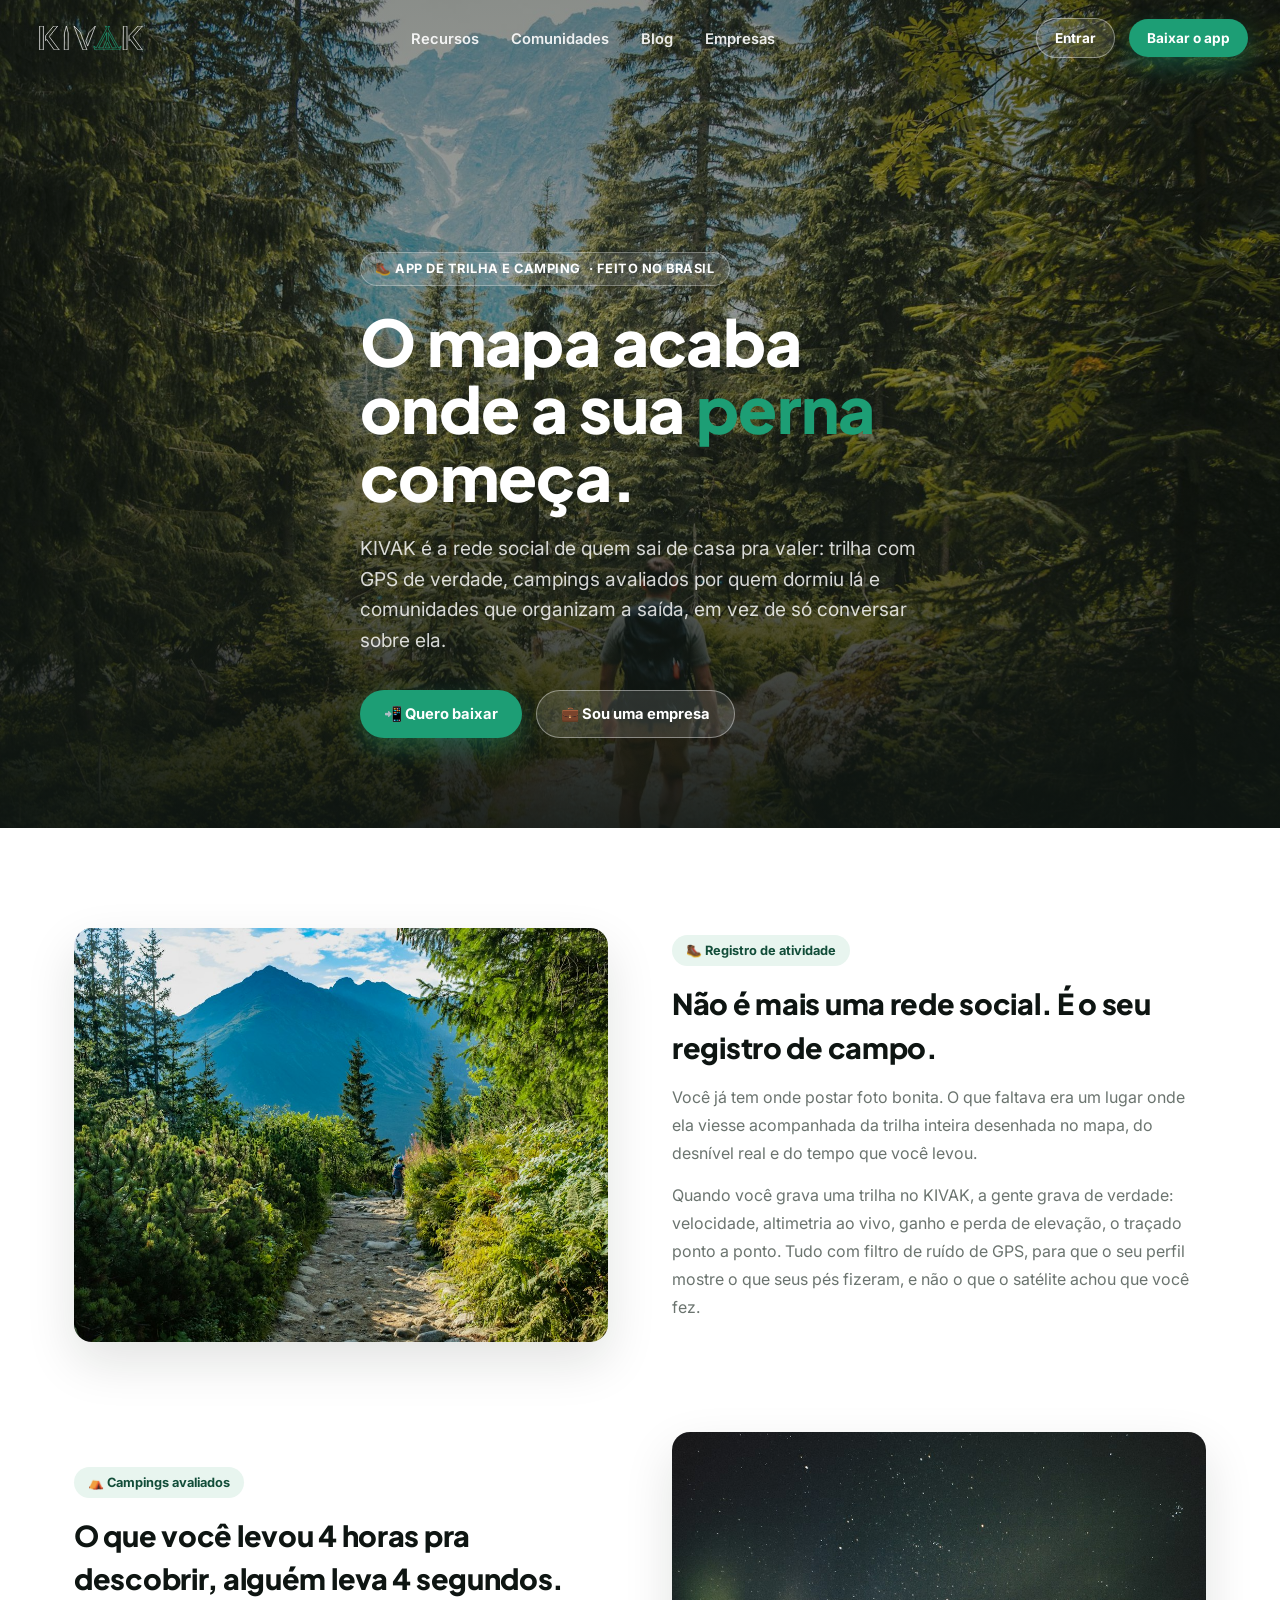
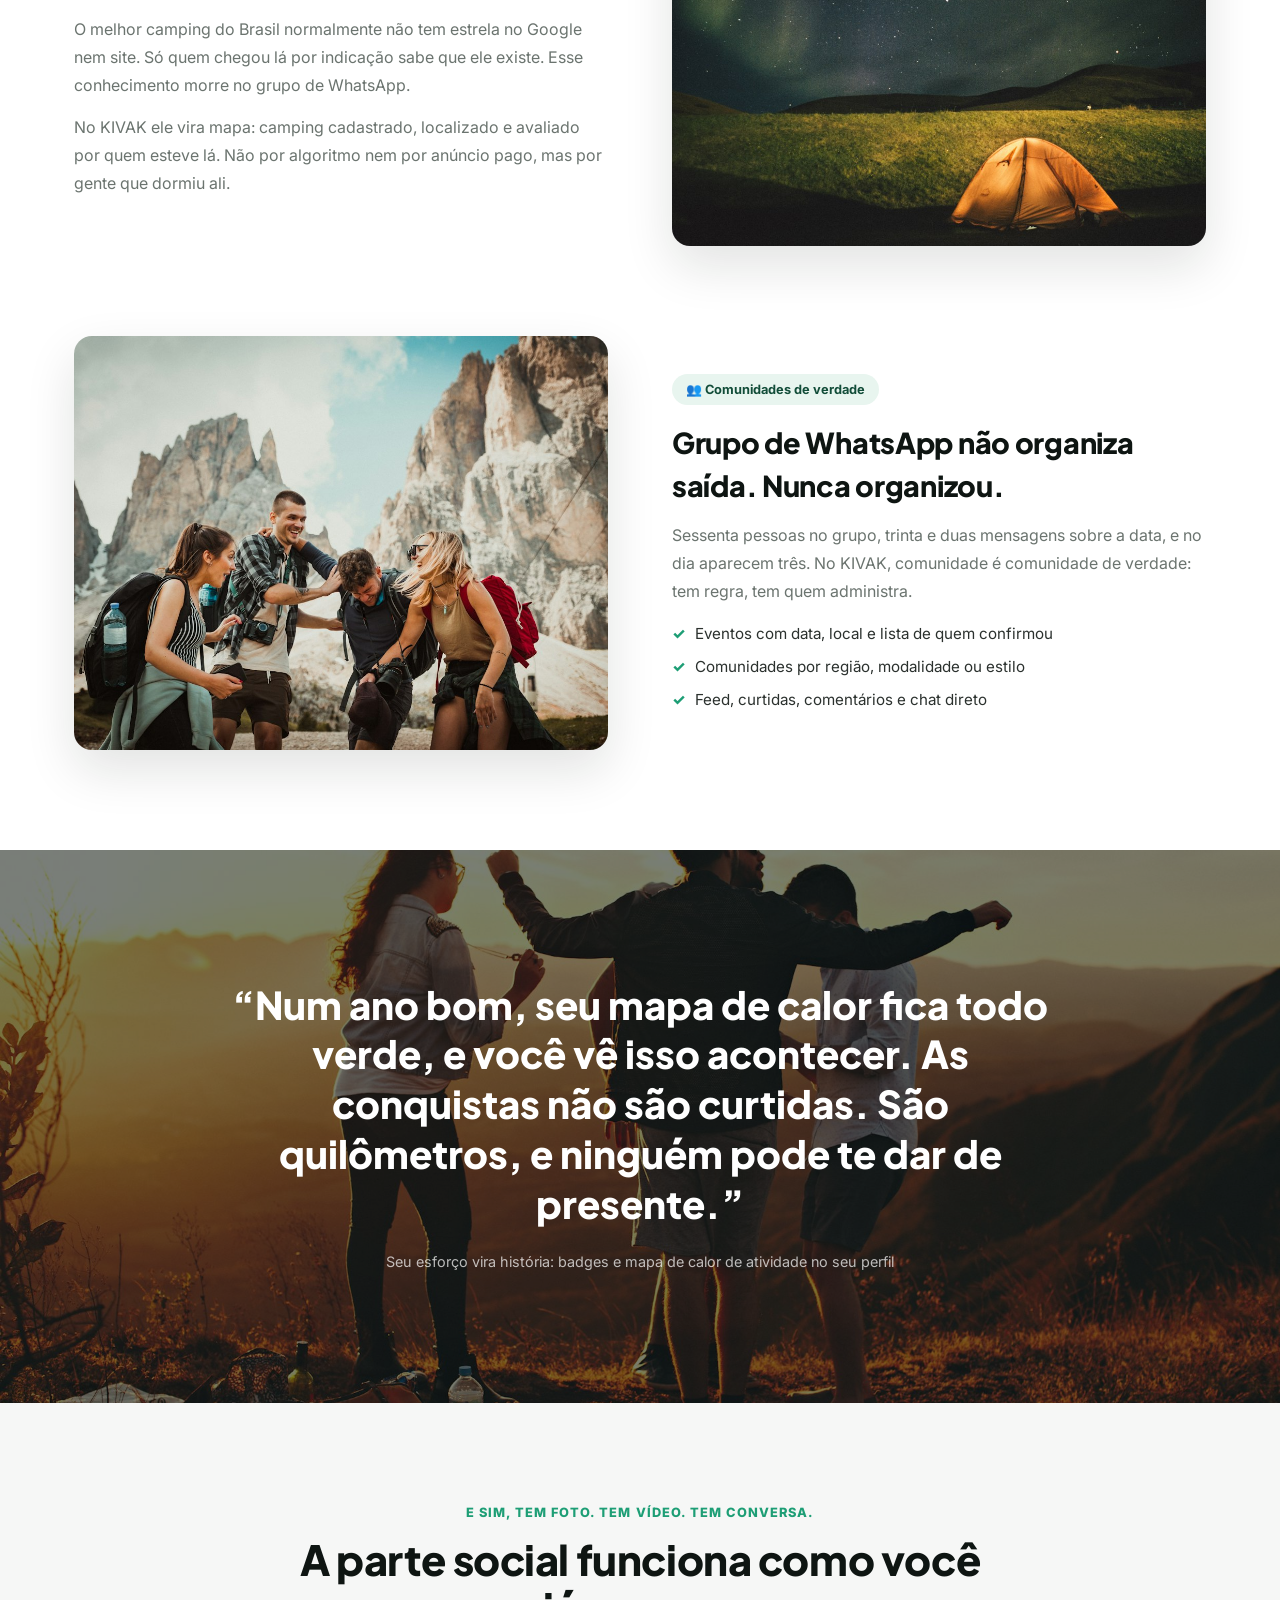
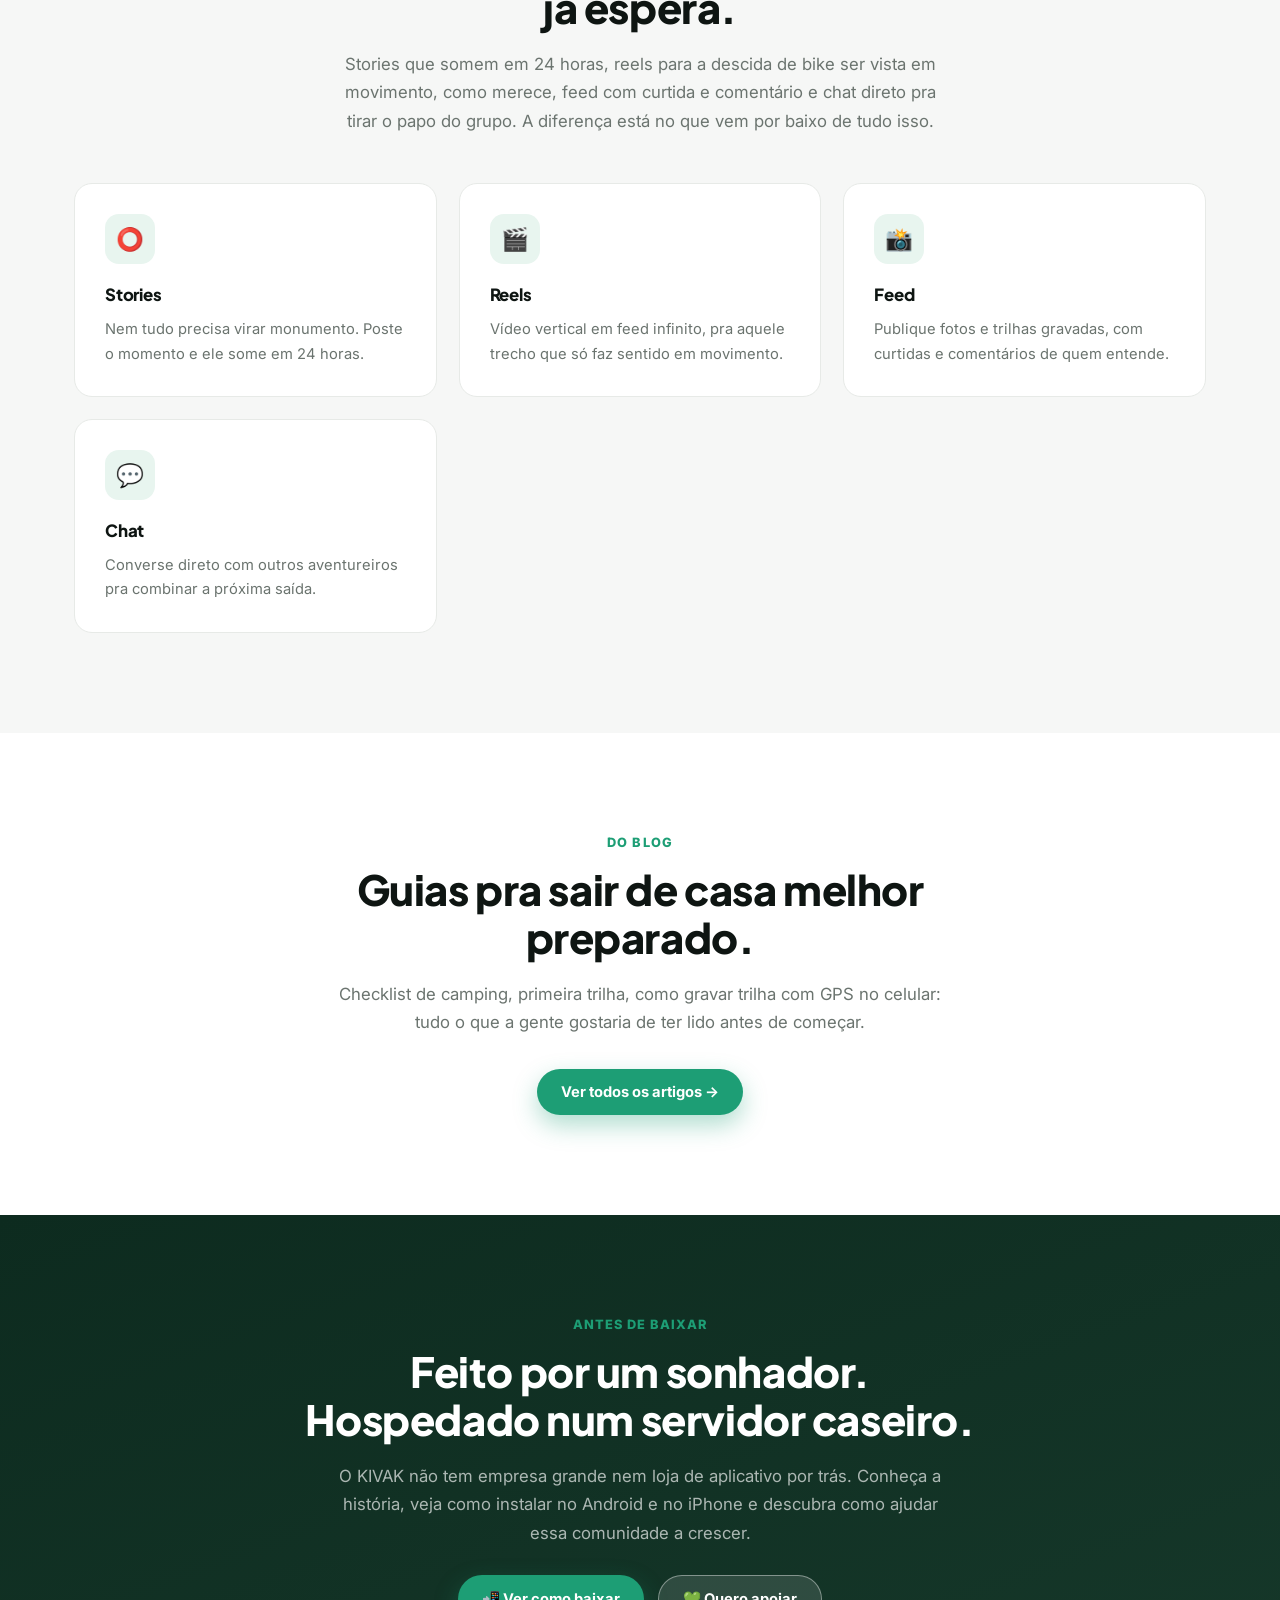
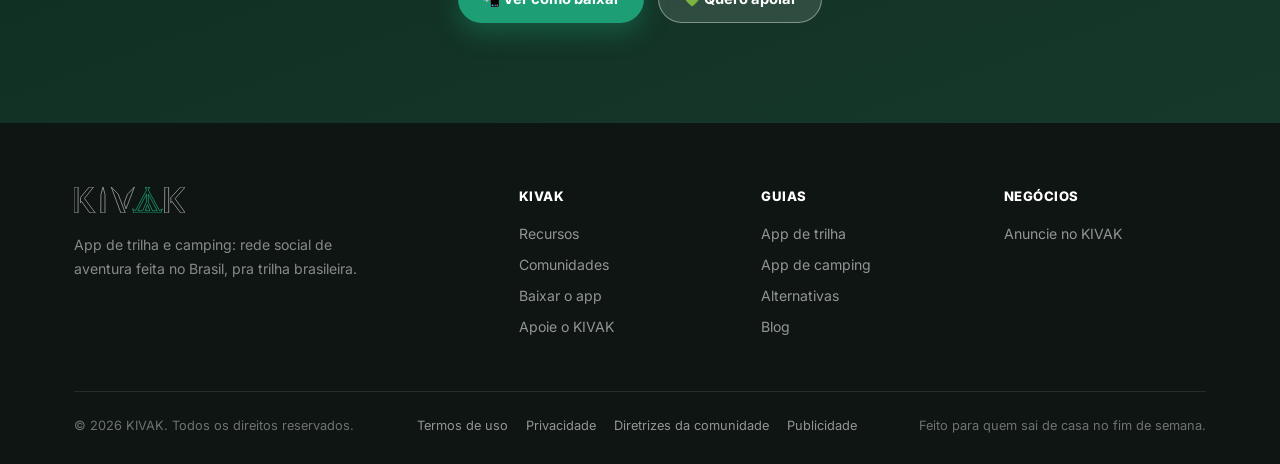
==== commit 37635bb2: "Pagina /baixar: historia sincera, como apoiar e instalacao por APK/PWA Todo "Baixar o app" leva pra " ====
--- a/index.html
+++ b/index.html
@@ -43,7 +43,7 @@
     </ul>
     <div class="nav-right">
       <a class="btn btn-ghost-light btn-sm" href="https://platform.kivak.app/entrar">Entrar</a>
-      <a class="btn btn-primary btn-sm" href="#baixar">Baixar o app</a>
+      <a class="btn btn-primary btn-sm" href="/baixar">Baixar o app</a>
     </div>
   </div>
   <a class="nav-entrar" href="https://platform.kivak.app/entrar">Entrar</a>
@@ -59,7 +59,7 @@
     <h1>O mapa acaba<br/>onde a sua <em>perna</em><br/>começa.</h1>
     <p class="lede">KIVAK é a rede social de quem sai de casa pra valer: trilha com GPS de verdade, campings avaliados por quem dormiu lá e comunidades que organizam a saída, em vez de só conversar sobre ela.</p>
     <div class="hero-actions">
-      <a class="btn btn-primary" href="#baixar">📲 Quero baixar</a>
+      <a class="btn btn-primary" href="/baixar">📲 Quero baixar</a>
       <a class="btn btn-ghost-light" href="/empresas">💼 Sou uma empresa</a>
     </div>
   </div>
@@ -160,42 +160,15 @@
   </div>
 </section>
 
-<!-- ─── DOWNLOAD / LISTA DE ESPERA ──────────────────────────────── -->
+<!-- ─── BAIXAR (o download, a história e o formulário ficam em /baixar) ── -->
 <section id="baixar" class="cta-dark">
-  <div class="container download-grid">
-    <div class="download-copy fade-in">
-      <span class="eyebrow">Acesso antecipado</span>
-      <h2 class="title">Baixe. Grave a primeira.<br/>Veja o mapa ficar seu.</h2>
-      <p class="sub">O KIVAK está em fase de lançamento controlado. No Android, o app é distribuído direto, sem loja. No iPhone e no computador, você usa pelo navegador, com tudo que é social: feed, mapa, grupos e mensagens. O acesso é liberado aos poucos: deixe seu contato abaixo que avisamos assim que chegar a sua vez.</p>
-    </div>
-    <div class="form-card fade-in">
-      <h3>Quero acesso ao KIVAK</h3>
-      <p class="form-sub">Leva 15 segundos. Você recebe um e-mail assim que seu acesso for liberado.</p>
-      <form id="form-acesso" novalidate>
-        <div class="field">
-          <label for="nome">Seu nome</label>
-          <input type="text" id="nome" name="nome" required minlength="2" placeholder="Como podemos te chamar" />
-        </div>
-        <div class="field">
-          <label for="email">Seu e-mail</label>
-          <input type="email" id="email" name="email" required placeholder="seu@email.com" />
-        </div>
-        <div class="field">
-          <label>Qual celular você usa?</label>
-          <div class="platform-choice">
-            <label class="platform-option">
-              <input type="radio" name="plataforma" value="android" />
-              🤖 Android
-            </label>
-            <label class="platform-option">
-              <input type="radio" name="plataforma" value="ios" />
-              🍎 iPhone
-            </label>
-          </div>
-        </div>
-        <button type="submit" class="btn btn-primary btn-block">Quero acesso →</button>
-        <div class="form-msg"></div>
-      </form>
+  <div class="container wrap-narrow baixar-teaser fade-in">
+    <span class="eyebrow">Antes de baixar</span>
+    <h2 class="title">Feito por um sonhador.<br/>Hospedado num servidor caseiro.</h2>
+    <p class="sub center">O KIVAK não tem empresa grande nem loja de aplicativo por trás. Conheça a história, veja como instalar no Android e no iPhone e descubra como ajudar essa comunidade a crescer.</p>
+    <div class="hero-actions">
+      <a class="btn btn-primary" href="/baixar">📲 Ver como baixar</a>
+      <a class="btn btn-ghost-light" href="/baixar#apoie">💚 Quero apoiar</a>
     </div>
   </div>
 </section>
@@ -218,7 +191,8 @@
         <h5>KIVAK</h5>
         <a href="#recursos">Recursos</a>
         <a href="#comunidades">Comunidades</a>
-        <a href="#baixar">Baixar o app</a>
+        <a href="/baixar">Baixar o app</a>
+        <a href="/baixar#apoie">Apoie o KIVAK</a>
       </div>
       <div class="footer-col">
         <h5>Guias</h5>
--- a/assets/css/site.css
+++ b/assets/css/site.css
@@ -242,6 +242,28 @@
 .form-msg { font-size: .88rem; margin-top: 14px; padding: 10px 14px; border-radius: 10px; display: none; }
 .form-msg.ok { display: block; background: var(--green-light); color: var(--green-dark); }
 .form-msg.err { display: block; background: #fdeceb; color: #b3261e; }
+
+/* ─── PÁGINA BAIXAR (Android por APK, iPhone pelo navegador) ────── */
+.card-link { display: inline-block; margin-top: 14px; font-size: .9rem; font-weight: 700; color: var(--green-mid); text-decoration: none; }
+.card-link:hover { color: var(--green-dark); }
+.dl-grid { display: grid; grid-template-columns: 1fr 1fr; gap: 22px; margin-top: 48px; align-items: start; }
+.dl-card { background: var(--white); border: 1px solid var(--border); border-radius: var(--radius); padding: 32px; box-shadow: var(--shadow); }
+.dl-card h3 { font-size: 1.35rem; margin-bottom: 10px; }
+.dl-card > p { color: var(--muted); font-size: .95rem; line-height: 1.7; margin-bottom: 20px; }
+.steps { list-style: none; counter-reset: passo; margin: 26px 0 18px; display: flex; flex-direction: column; gap: 14px; }
+.steps li { counter-increment: passo; position: relative; padding-left: 42px; font-size: .95rem; line-height: 1.6; }
+.steps li::before {
+  content: counter(passo); position: absolute; left: 0; top: -1px; width: 28px; height: 28px; border-radius: 50%;
+  background: var(--green-light); color: var(--green-dark); font-weight: 800; font-size: .85rem;
+  display: flex; align-items: center; justify-content: center;
+}
+.dl-note { font-size: .86rem; line-height: 1.6; color: var(--muted); border-top: 1px solid var(--border); padding-top: 12px; margin-top: 12px; }
+.baixar-teaser { text-align: center; }
+.baixar-teaser h2.title { color: var(--white); }
+.baixar-teaser p.sub { color: rgba(255,255,255,.65); }
+.baixar-teaser .hero-actions { justify-content: center; margin-top: 28px; }
+@media (max-width: 900px) { .dl-grid { grid-template-columns: 1fr; } }
+@media (max-width: 720px) { .dl-card { padding: 24px; } }
 
 /* ─── FOOTER ─────────────────────────────────────────────────────── */
 footer { background: var(--ink); color: rgba(255,255,255,.6); padding: 64px 0 28px; }
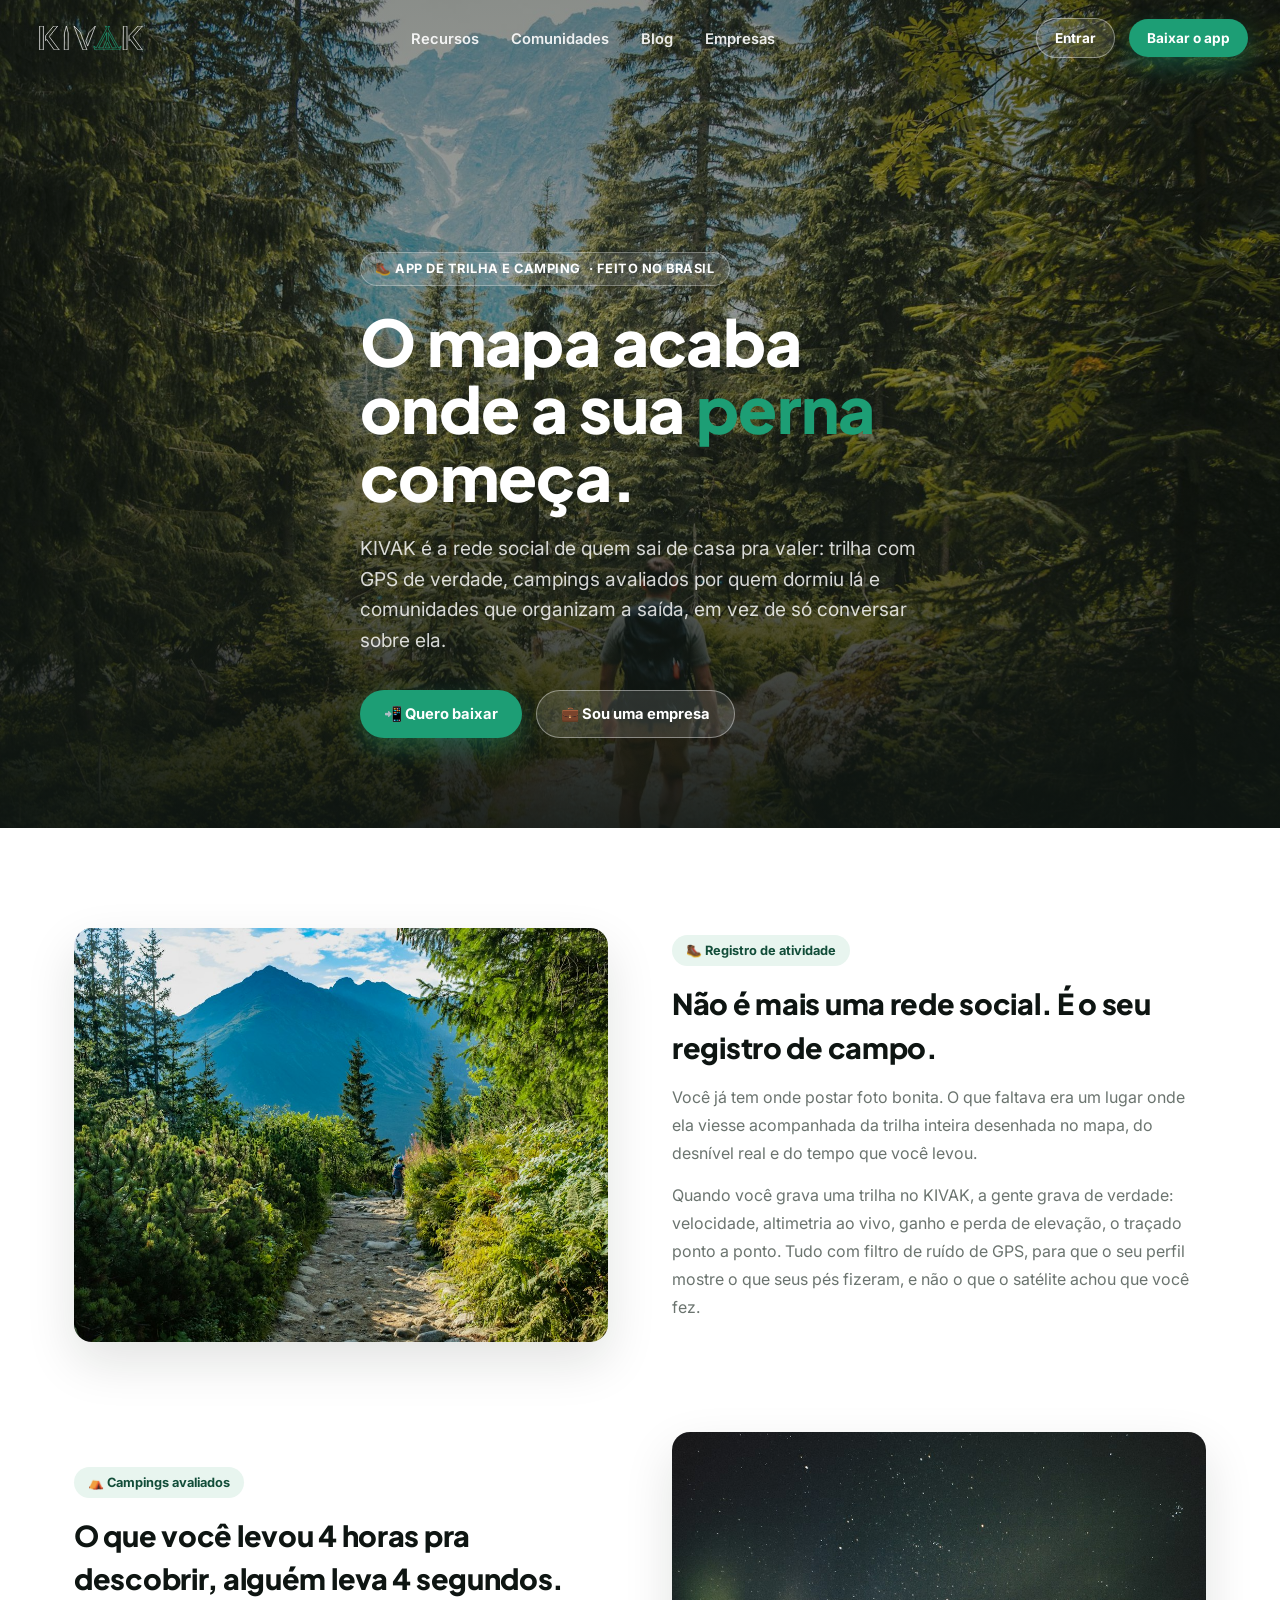
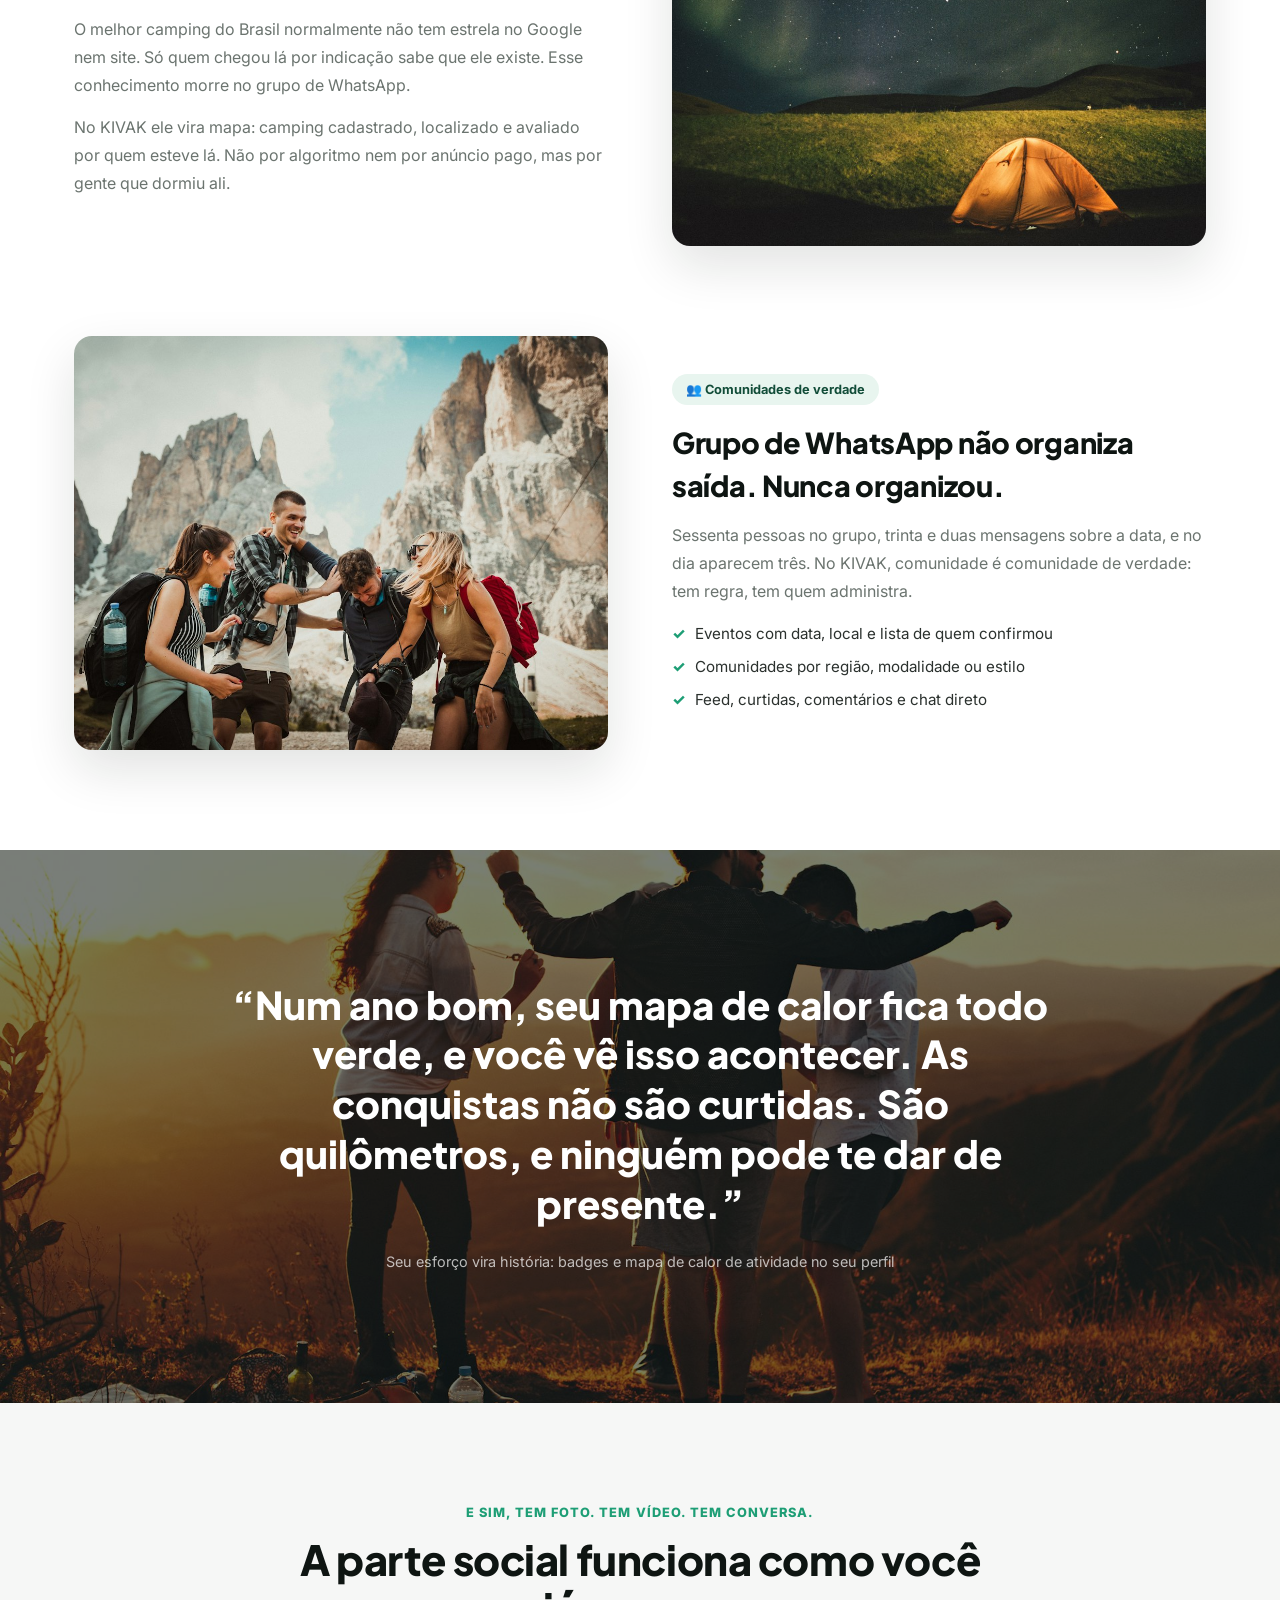
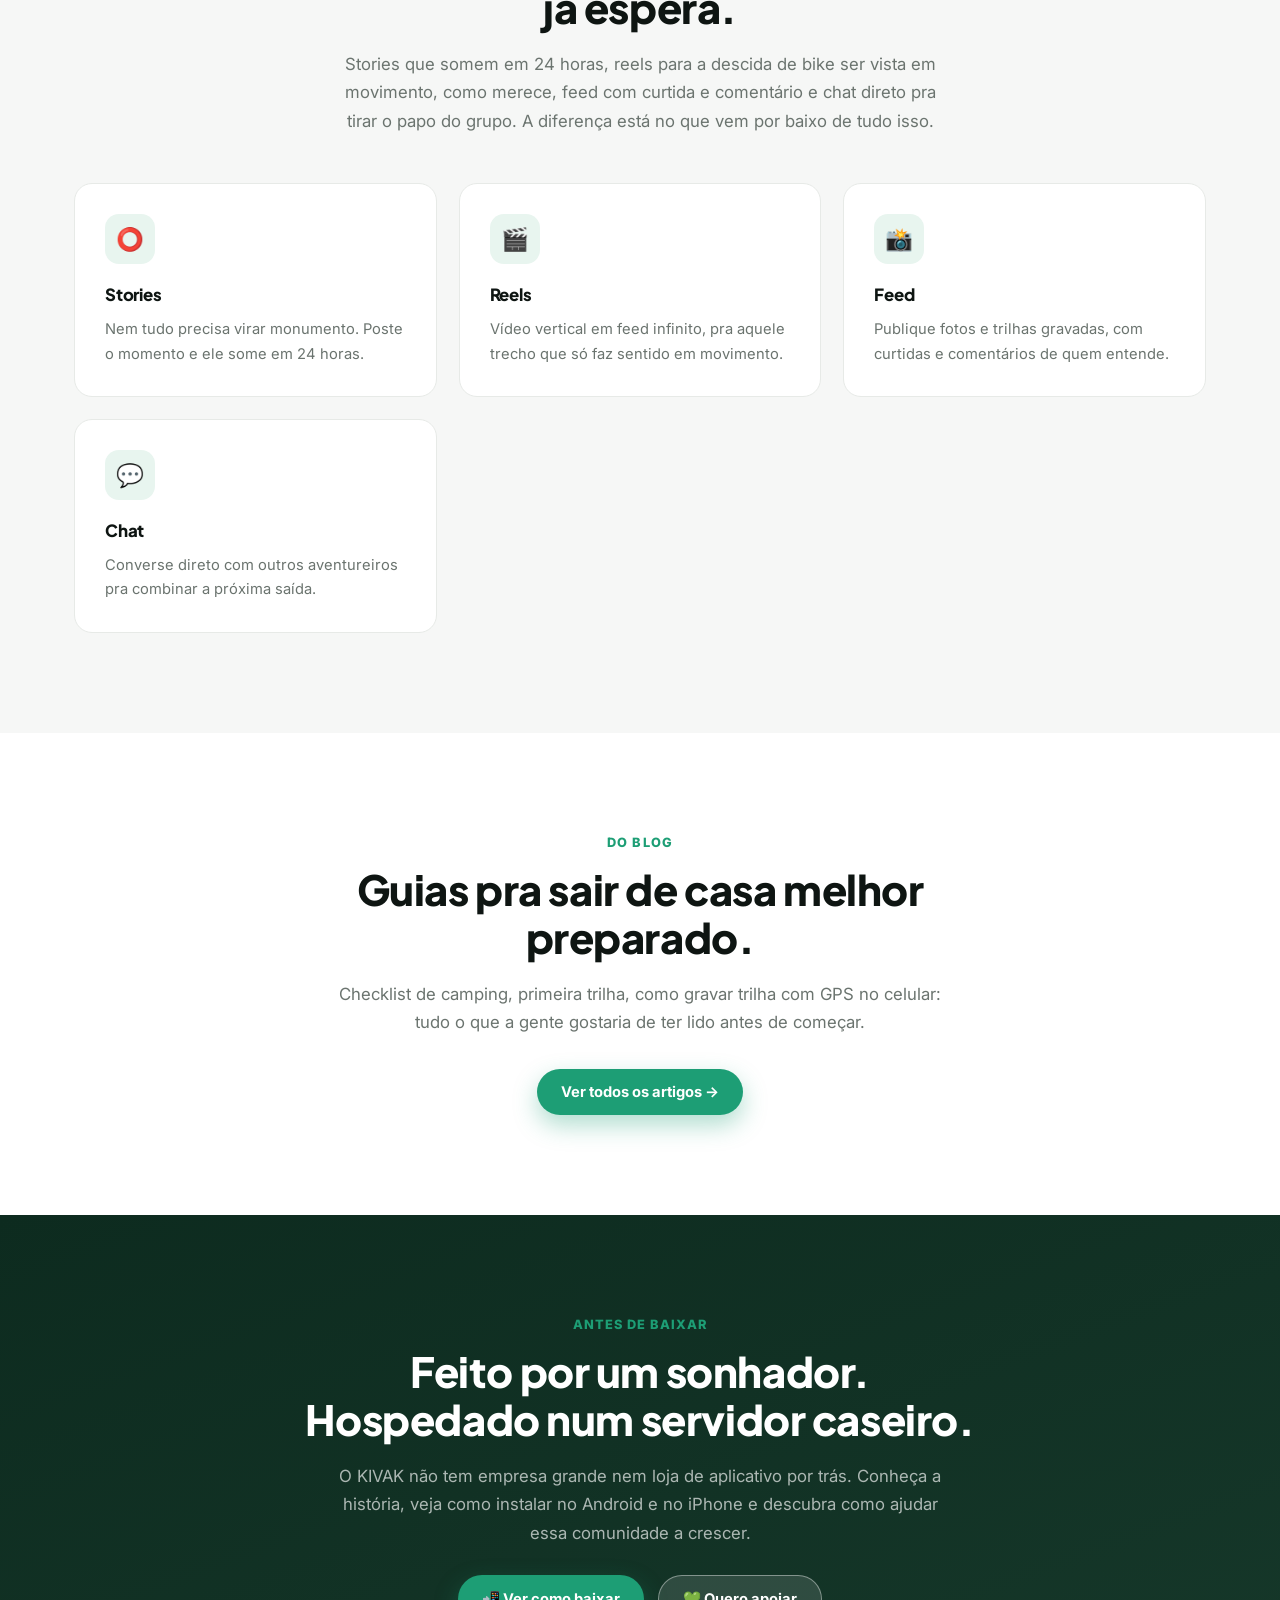
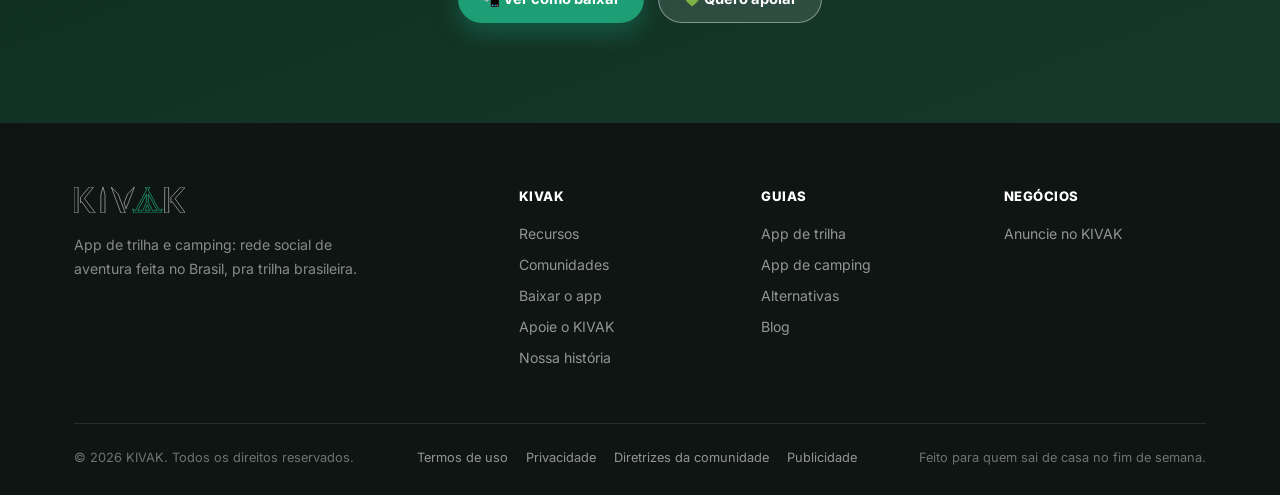
==== commit 942687c9: "Carta do criador em /historia e resumo assinado na /baixar /historia traz a historia do KIVAK contad" ====
--- a/index.html
+++ b/index.html
@@ -193,6 +193,7 @@
         <a href="#comunidades">Comunidades</a>
         <a href="/baixar">Baixar o app</a>
         <a href="/baixar#apoie">Apoie o KIVAK</a>
+        <a href="/historia">Nossa história</a>
       </div>
       <div class="footer-col">
         <h5>Guias</h5>
--- a/assets/css/site.css
+++ b/assets/css/site.css
@@ -258,6 +258,9 @@
   display: flex; align-items: center; justify-content: center;
 }
 .dl-note { font-size: .86rem; line-height: 1.6; color: var(--muted); border-top: 1px solid var(--border); padding-top: 12px; margin-top: 12px; }
+.assinatura-curta { font-family: 'Plus Jakarta Sans', 'Inter', sans-serif; font-weight: 800; color: var(--ink) !important; margin-top: 6px; }
+.prose .assinatura { margin-top: 36px; font-family: 'Plus Jakarta Sans', 'Inter', sans-serif; font-weight: 800; font-size: 1.25rem; color: var(--ink); line-height: 1.3; }
+.prose .assinatura span { display: block; font-family: 'Inter', sans-serif; font-weight: 500; font-size: .92rem; color: var(--muted); }
 .baixar-teaser { text-align: center; }
 .baixar-teaser h2.title { color: var(--white); }
 .baixar-teaser p.sub { color: rgba(255,255,255,.65); }
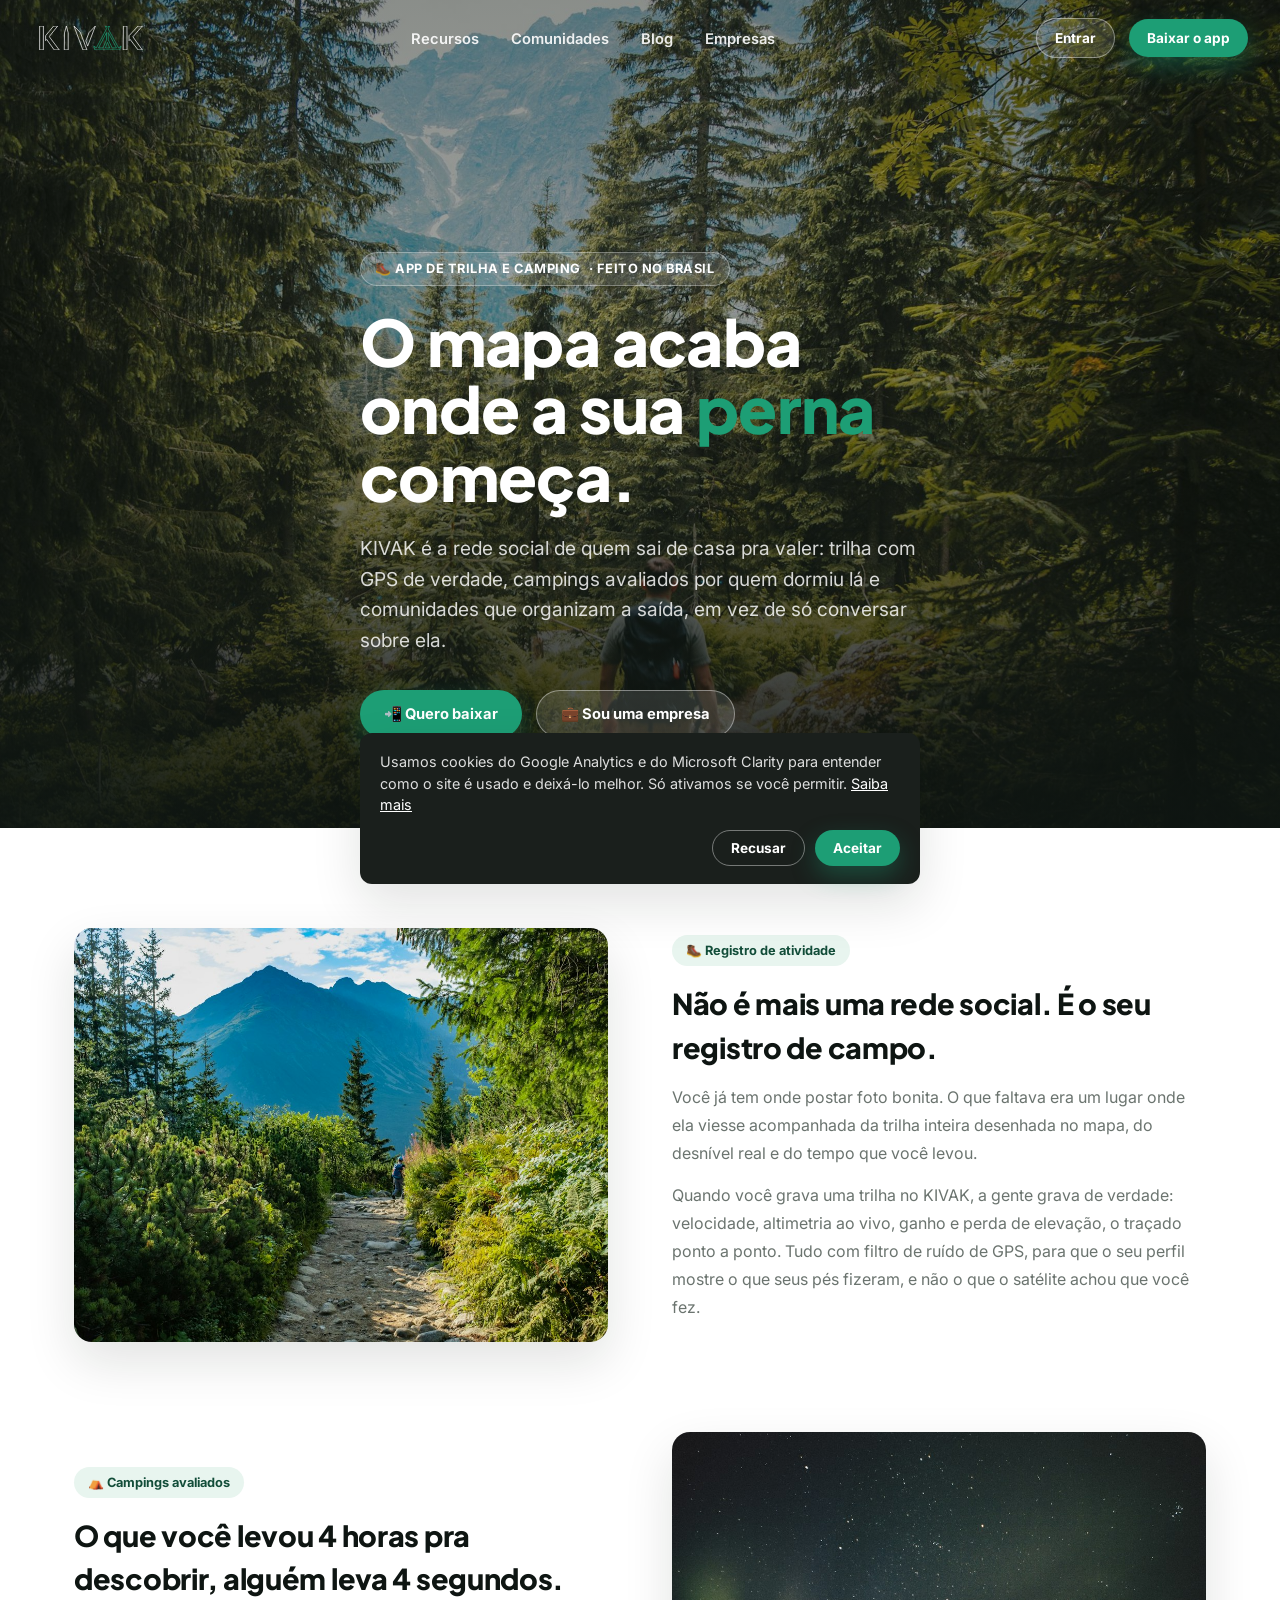
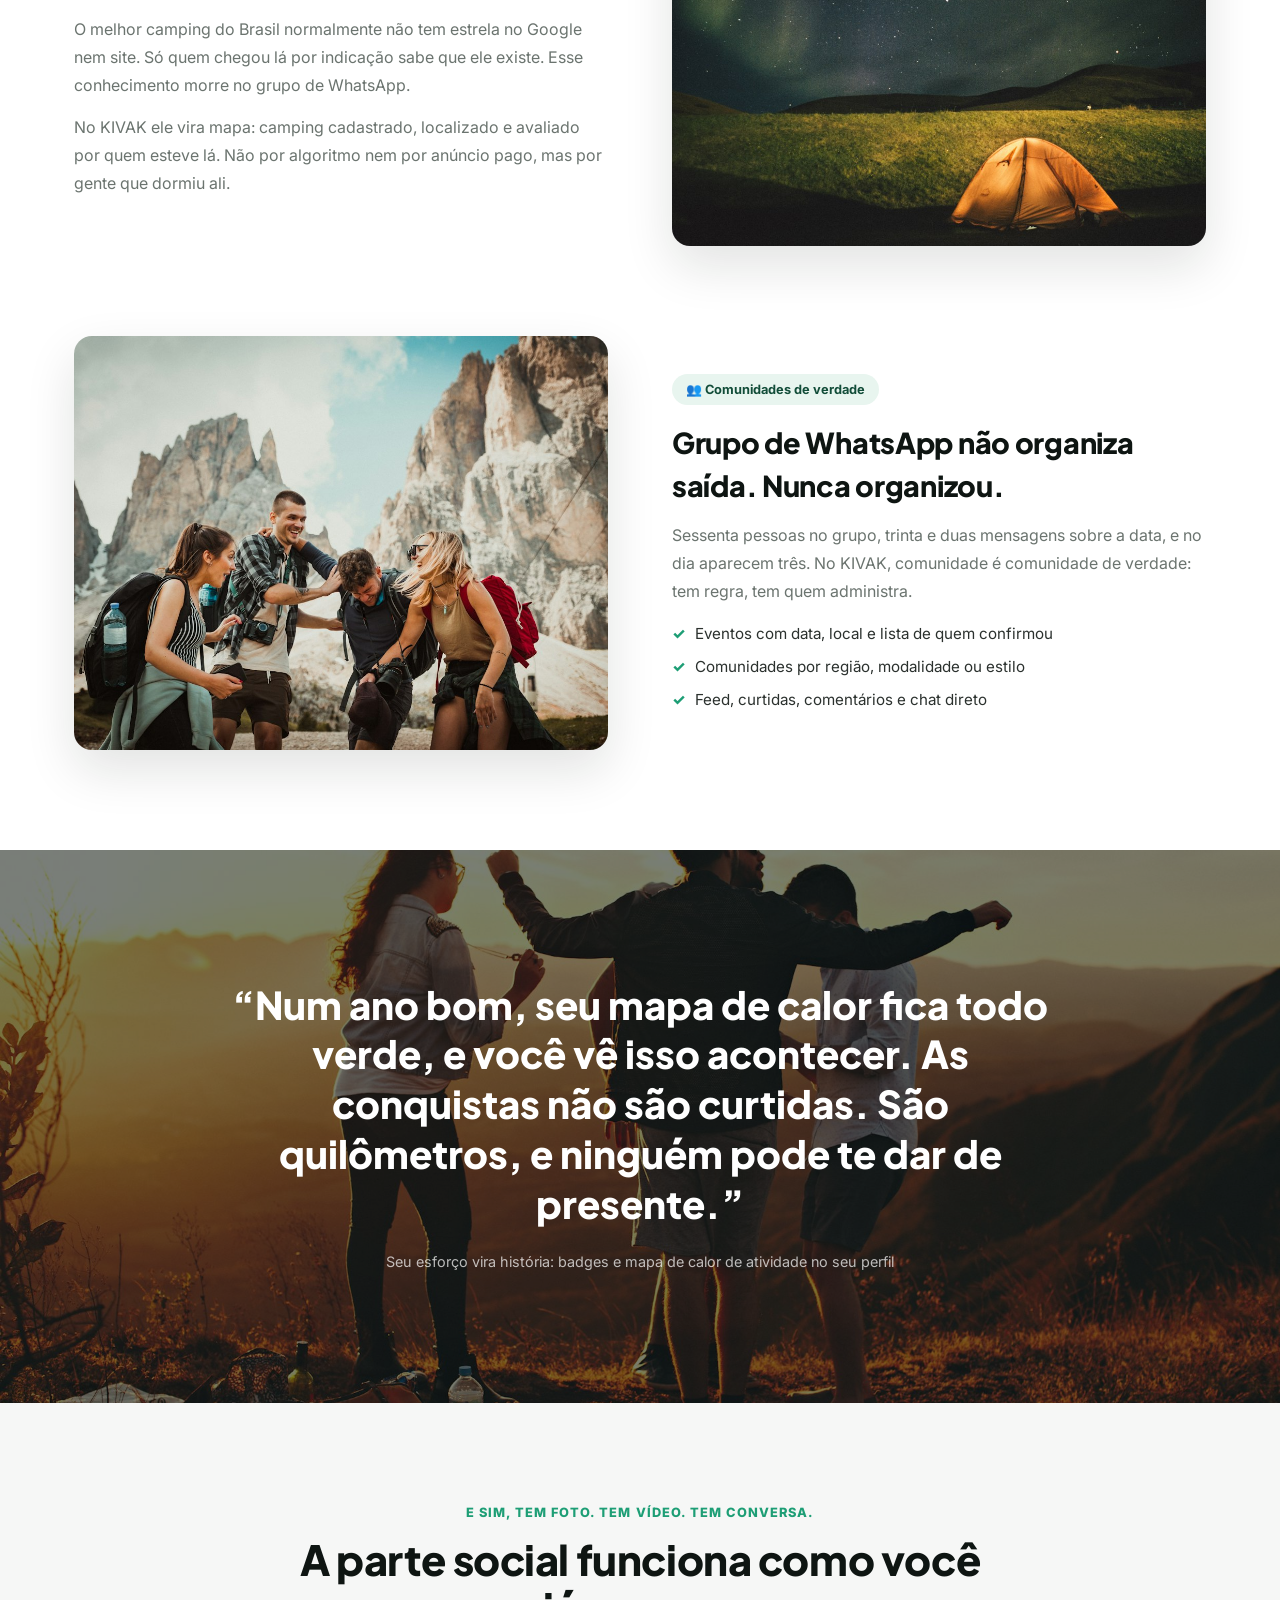
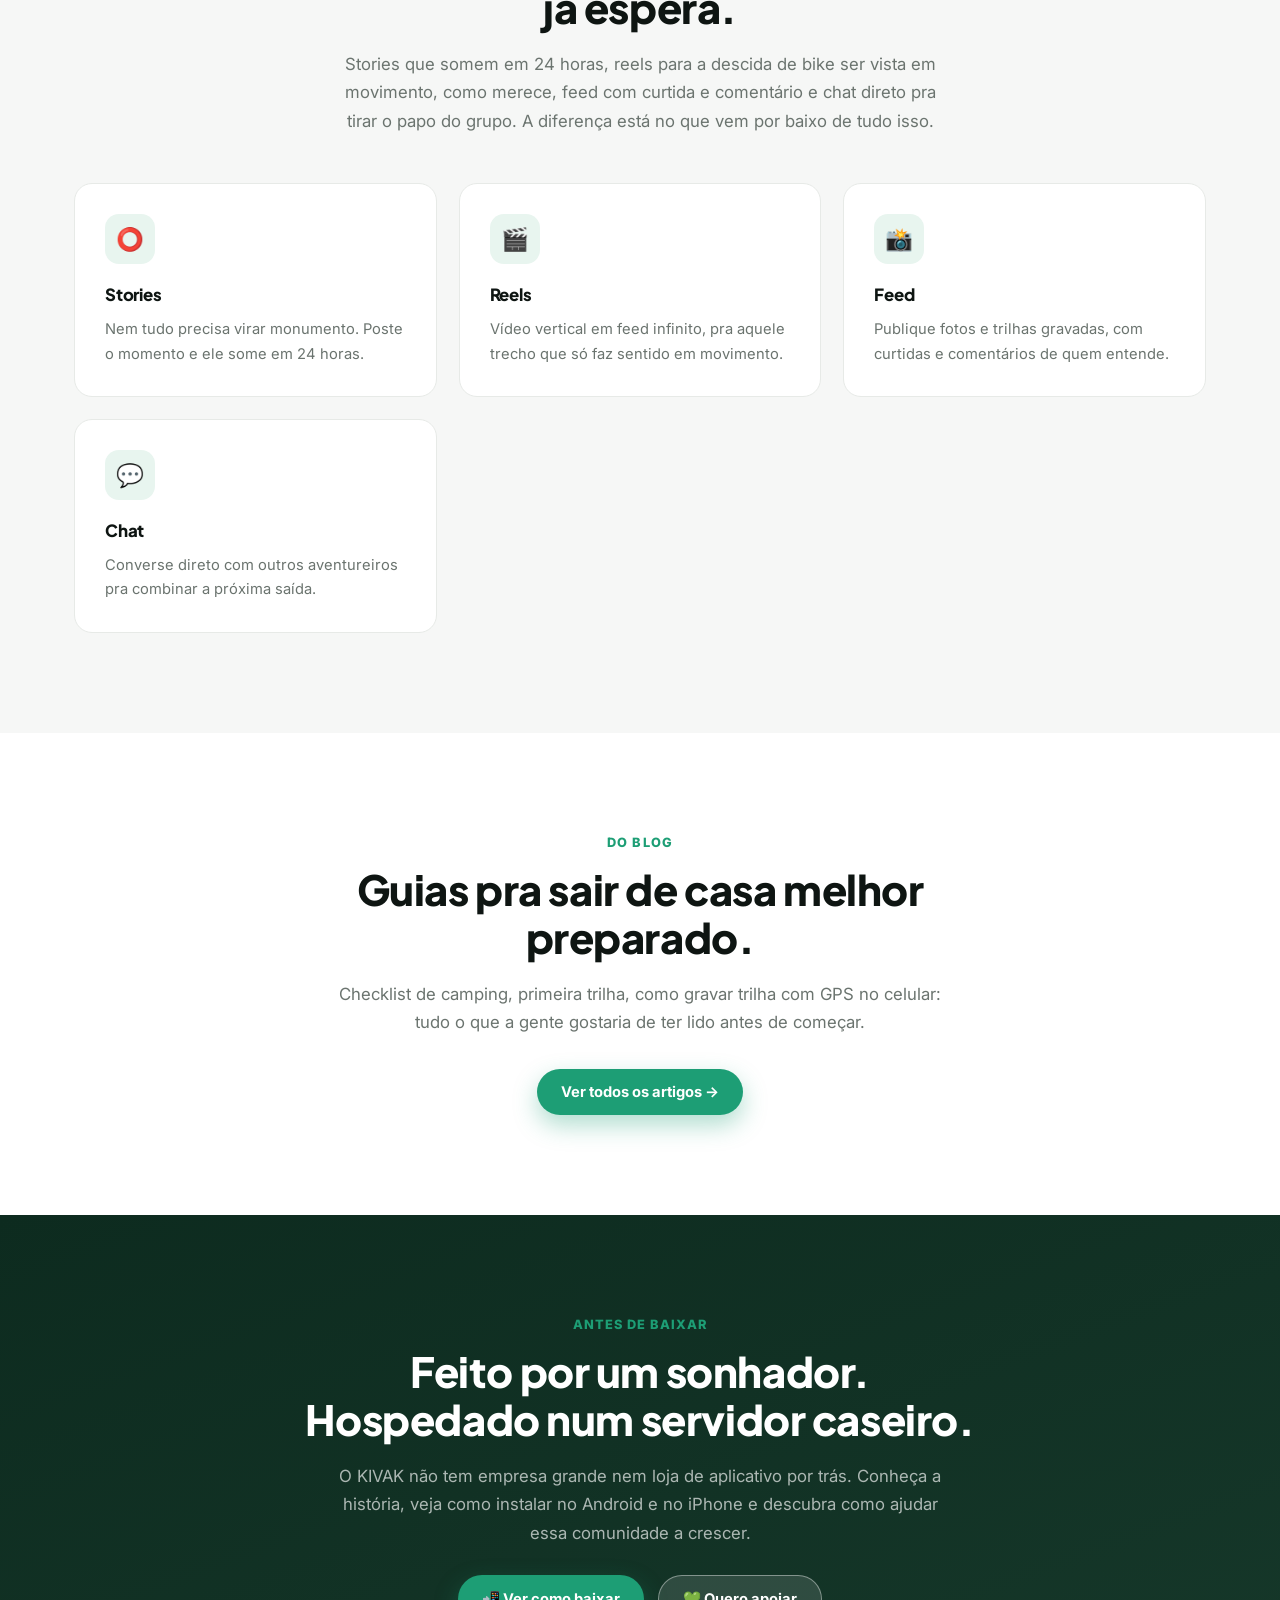
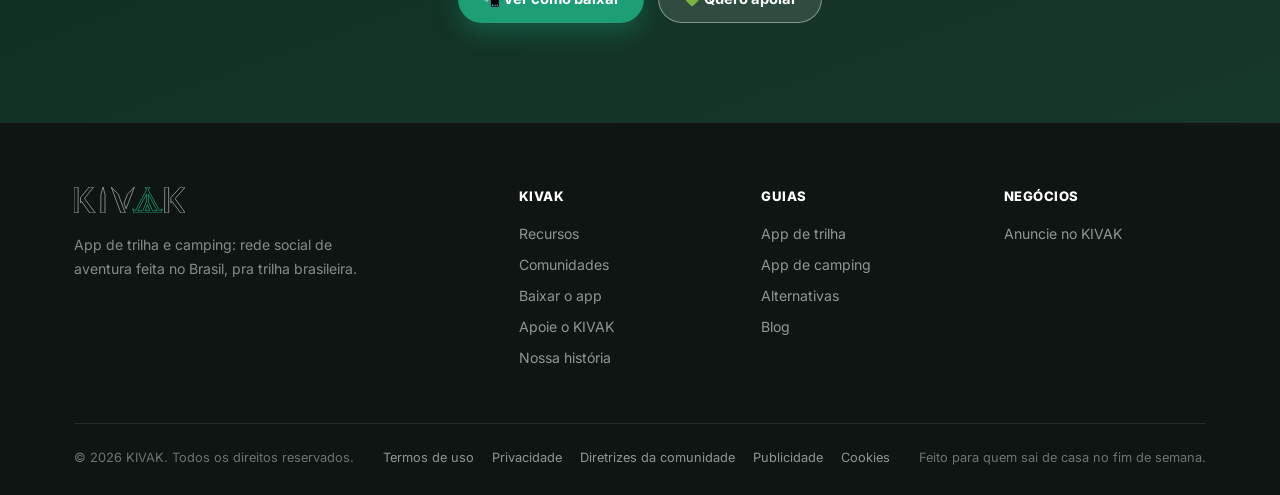
==== commit a7eb7630: "Medicao de acessos: GA4 e Microsoft Clarity com banner de cookies assets/js/medicao.js carrega GA4 e" ====
--- a/index.html
+++ b/index.html
@@ -215,6 +215,7 @@
   </div>
 </footer>
 
+<script src="assets/js/medicao.js?v=__MEDVER__"></script>
 <script src="assets/js/site.js?v=__JSVER__"></script>
 </body>
 </html>
--- a/assets/css/site.css
+++ b/assets/css/site.css
@@ -443,3 +443,19 @@
   .footer-grid { grid-template-columns: 1fr; }
   .footer-bottom { flex-direction: column; align-items: flex-start; }
 }
+
+/* ─── Banner de cookies (assets/js/medicao.js) ─────────────────── */
+.cookie-banner {
+  position: fixed; left: 16px; right: 16px; bottom: 16px; z-index: 1000;
+  max-width: 560px; margin: 0 auto; padding: 18px 20px;
+  background: var(--charcoal); color: rgba(255,255,255,.85);
+  border-radius: var(--radius-sm); box-shadow: var(--shadow);
+  display: flex; flex-direction: column; gap: 14px;
+  font-size: .9rem; line-height: 1.5;
+}
+.cookie-banner a { color: var(--white); text-decoration: underline; }
+.cookie-acoes { display: flex; gap: 10px; justify-content: flex-end; }
+.cookie-acoes .btn { flex: 0 0 auto; }
+.cookie-recusar { background: transparent; color: var(--white); border: 1.5px solid rgba(255,255,255,.4); }
+.cookie-recusar:hover { background: rgba(255,255,255,.12); }
+@media (max-width: 480px) { .cookie-acoes .btn { flex: 1; } }
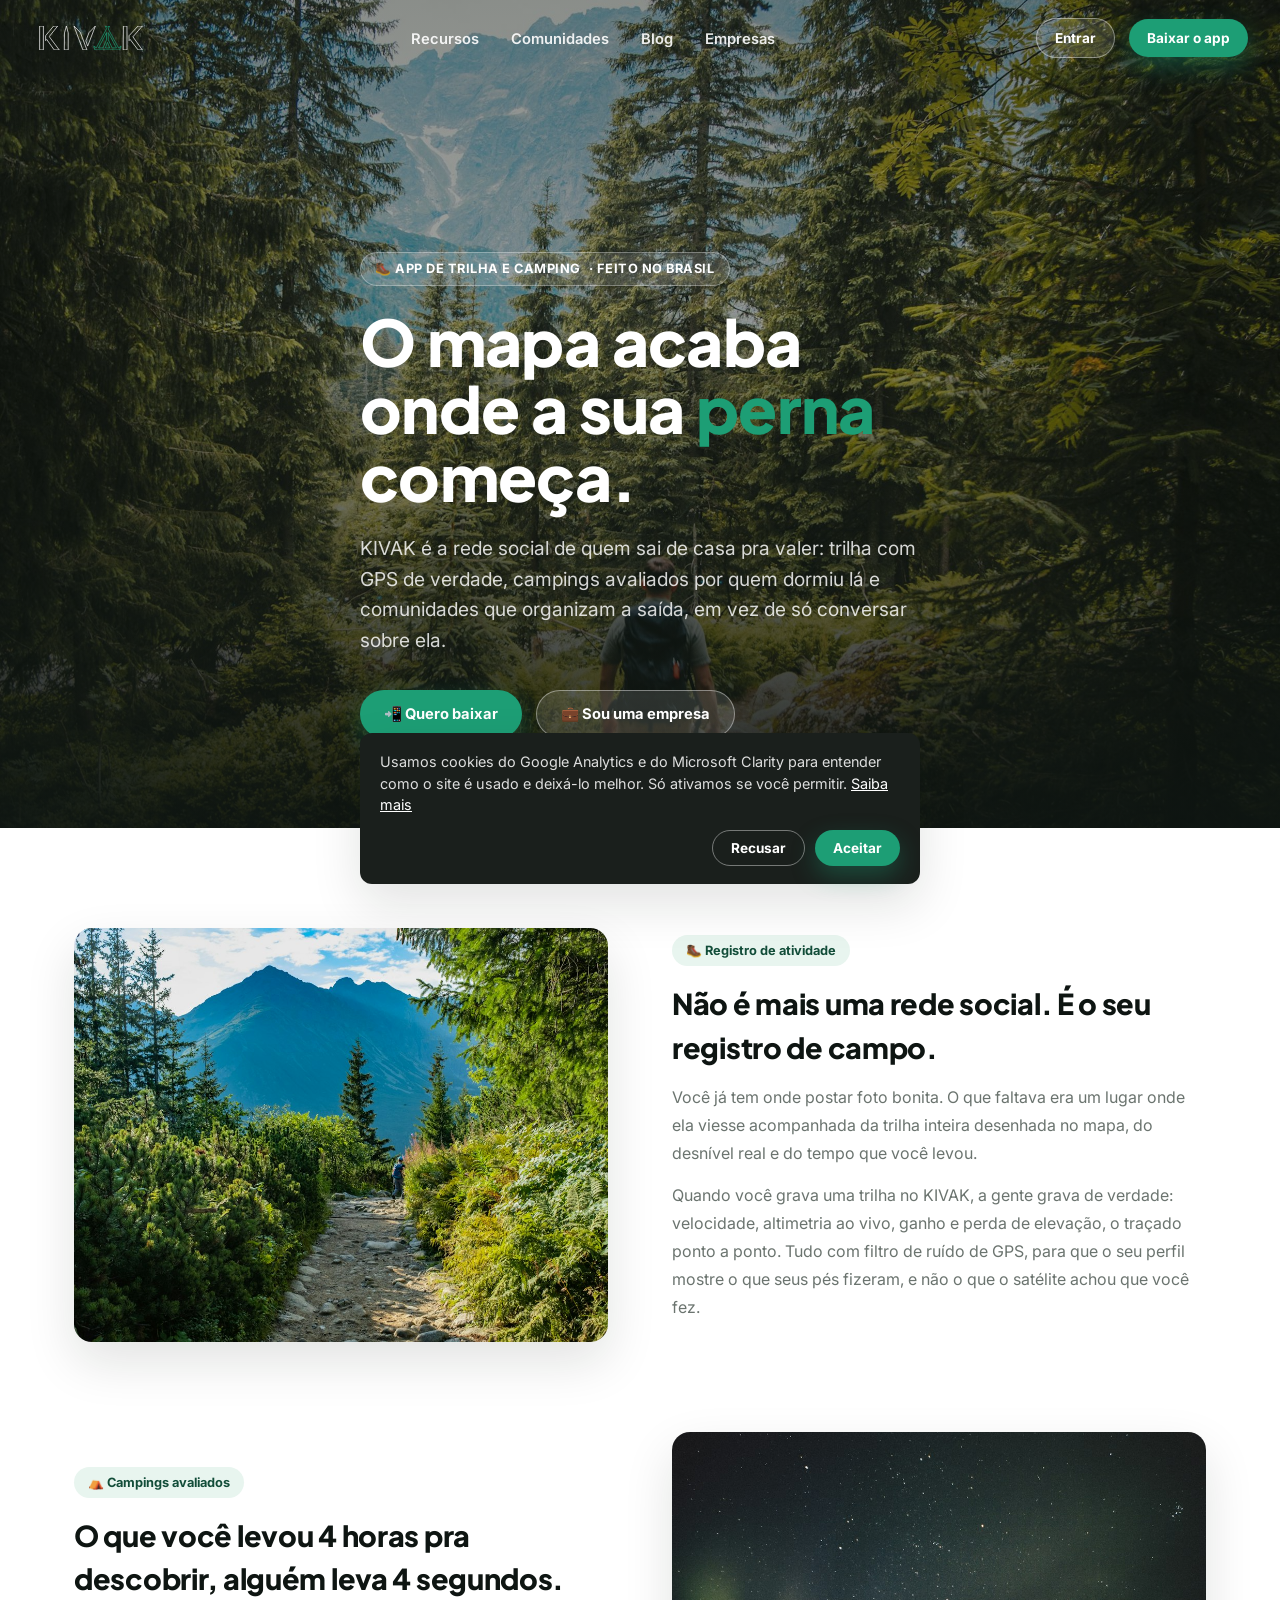
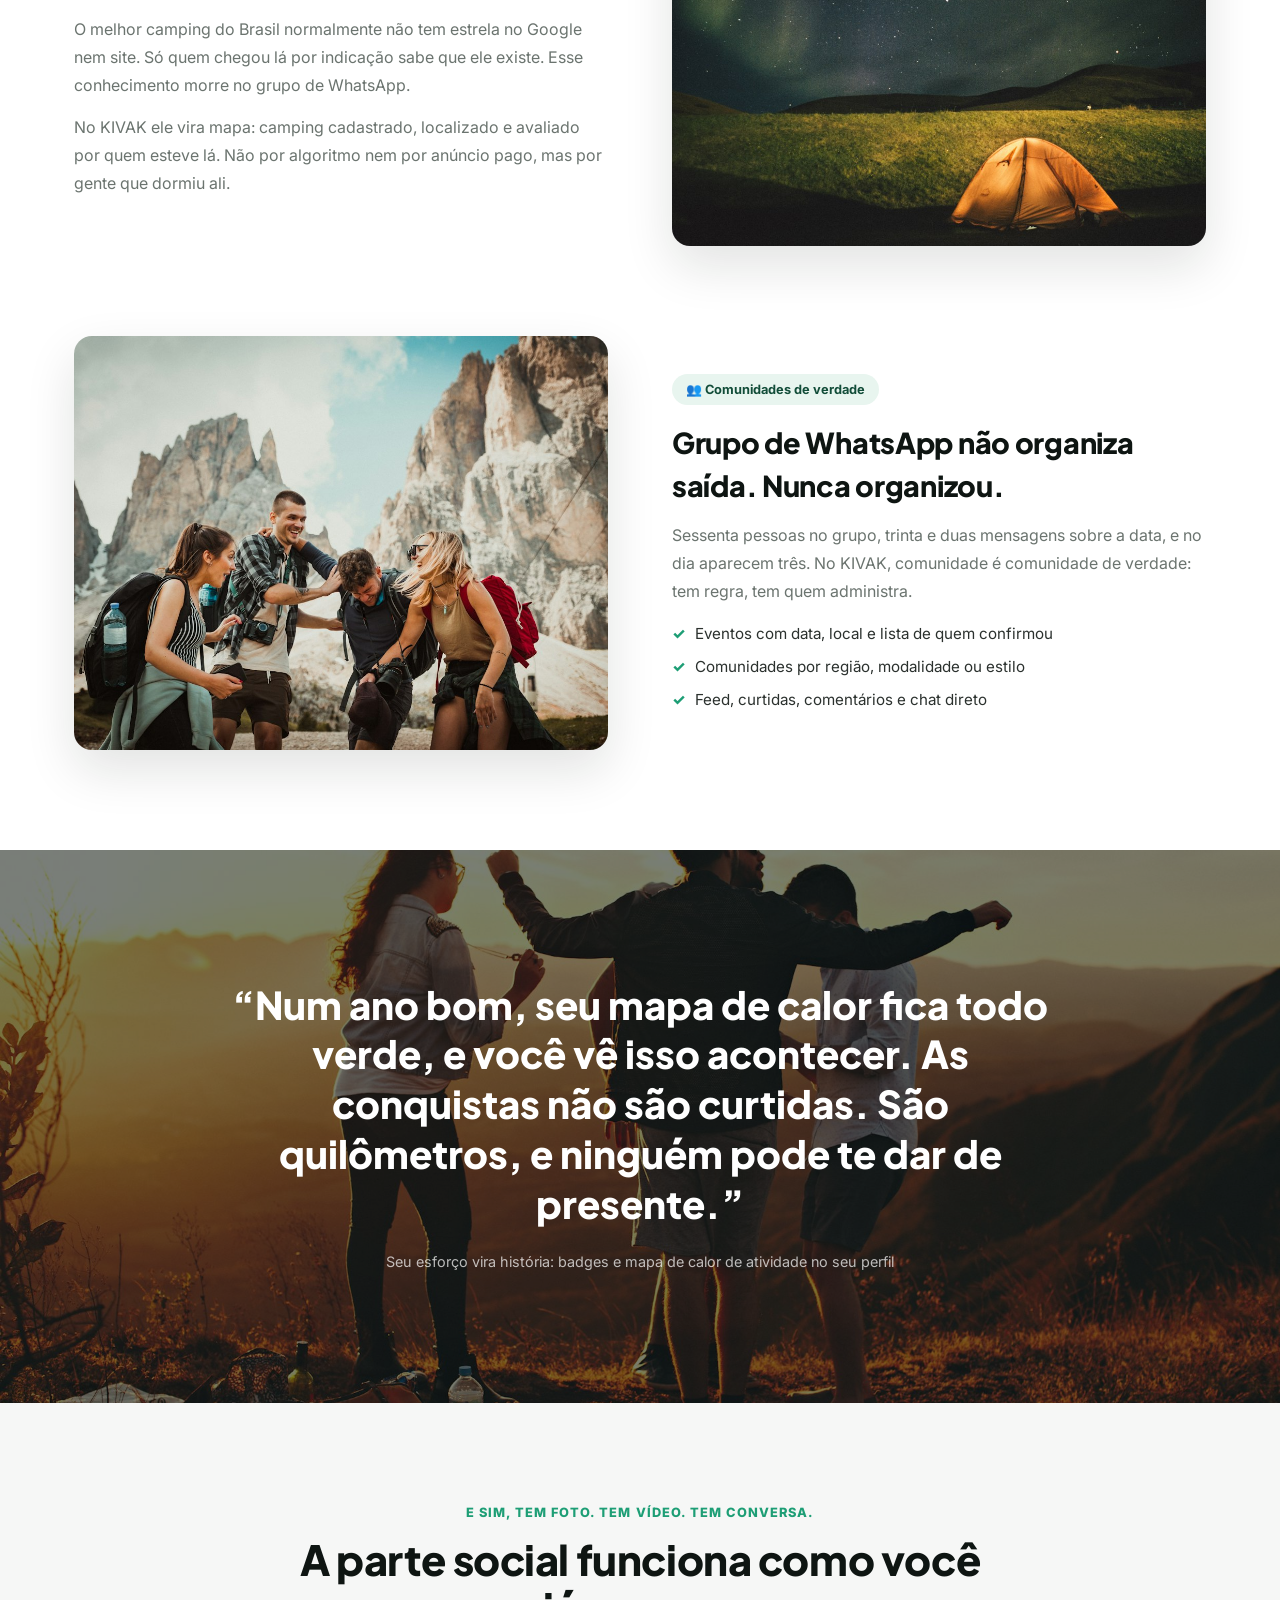
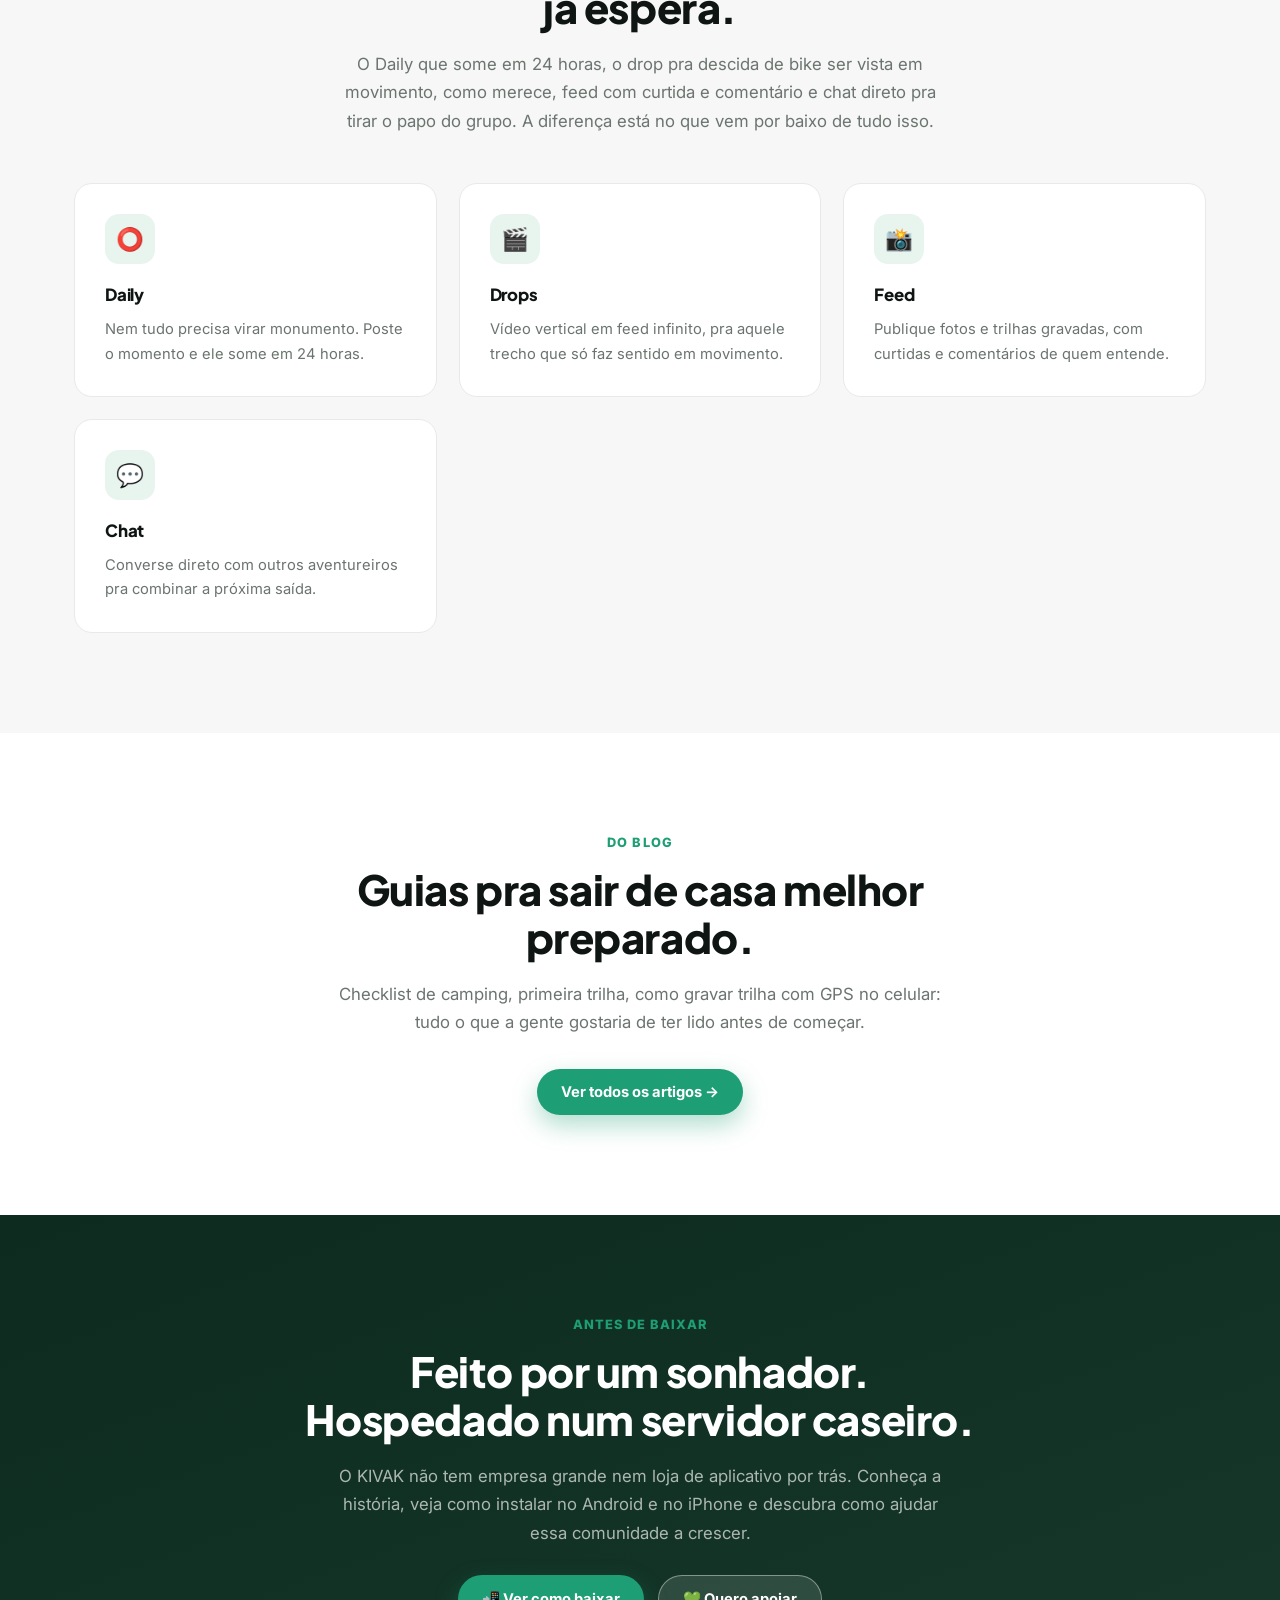
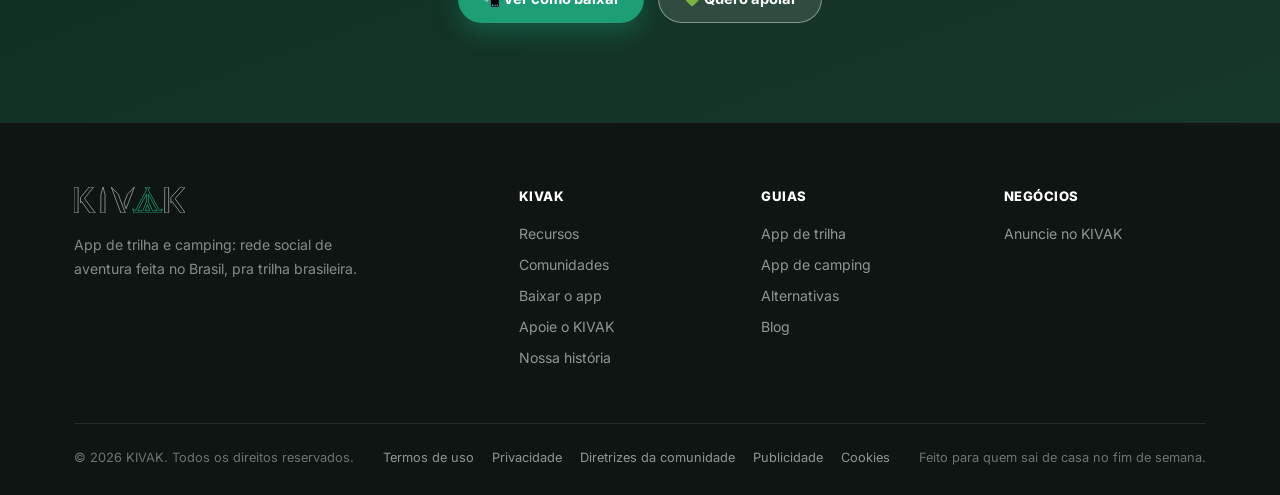
==== commit 8038f130: "Renomeia stories e reels no site: Daily e Drop Reels e Stories são nomes ligados ao Instagram. Home," ====
--- a/index.html
+++ b/index.html
@@ -120,17 +120,17 @@
     <div class="center wrap-narrow fade-in" style="margin-bottom:8px">
       <span class="eyebrow" style="display:block;text-align:center">E sim, tem foto. Tem vídeo. Tem conversa.</span>
       <h2 class="title">A parte social funciona como você já espera.</h2>
-      <p class="sub center">Stories que somem em 24 horas, reels para a descida de bike ser vista em movimento, como merece, feed com curtida e comentário e chat direto pra tirar o papo do grupo. A diferença está no que vem por baixo de tudo isso.</p>
+      <p class="sub center">O Daily que some em 24 horas, o drop pra descida de bike ser vista em movimento, como merece, feed com curtida e comentário e chat direto pra tirar o papo do grupo. A diferença está no que vem por baixo de tudo isso.</p>
     </div>
     <div class="card-grid">
       <div class="card fade-in">
         <div class="card-icon">⭕</div>
-        <h4>Stories</h4>
+        <h4>Daily</h4>
         <p>Nem tudo precisa virar monumento. Poste o momento e ele some em 24 horas.</p>
       </div>
       <div class="card fade-in">
         <div class="card-icon">🎬</div>
-        <h4>Reels</h4>
+        <h4>Drops</h4>
         <p>Vídeo vertical em feed infinito, pra aquele trecho que só faz sentido em movimento.</p>
       </div>
       <div class="card fade-in">
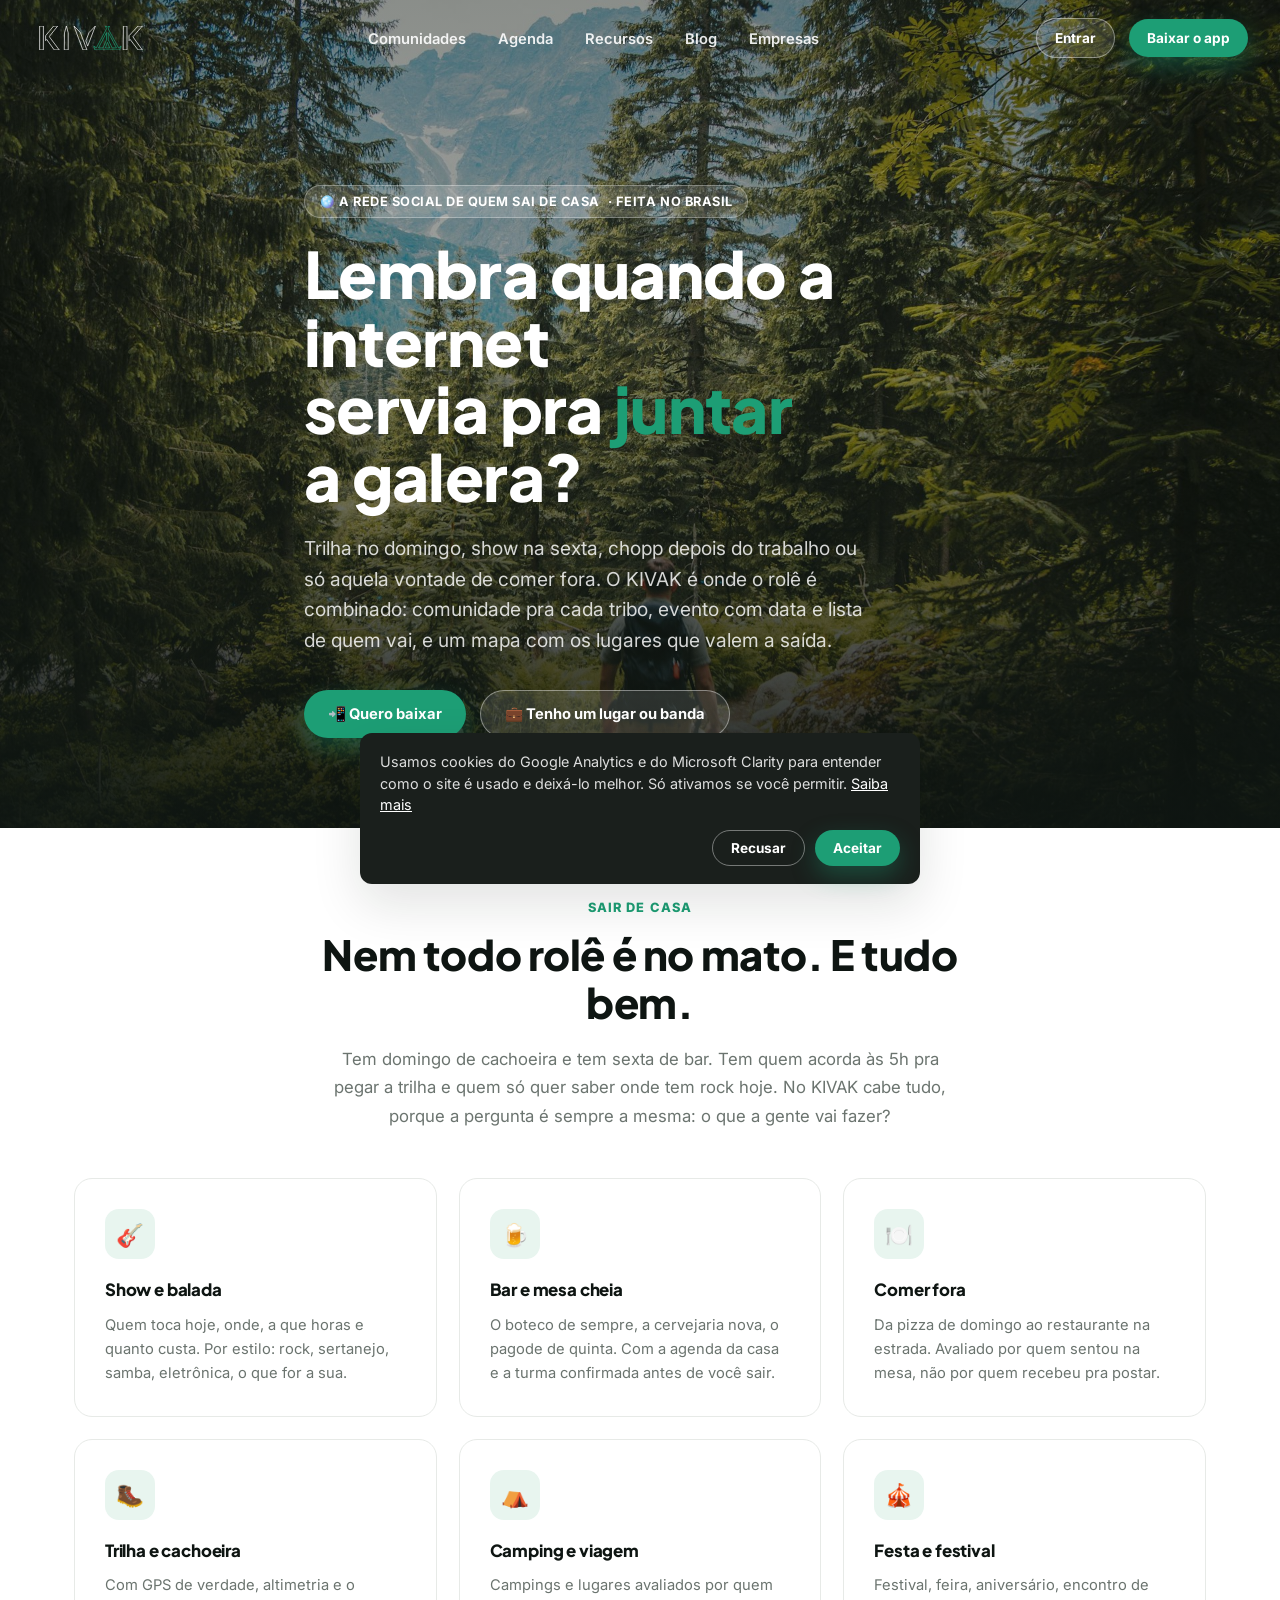
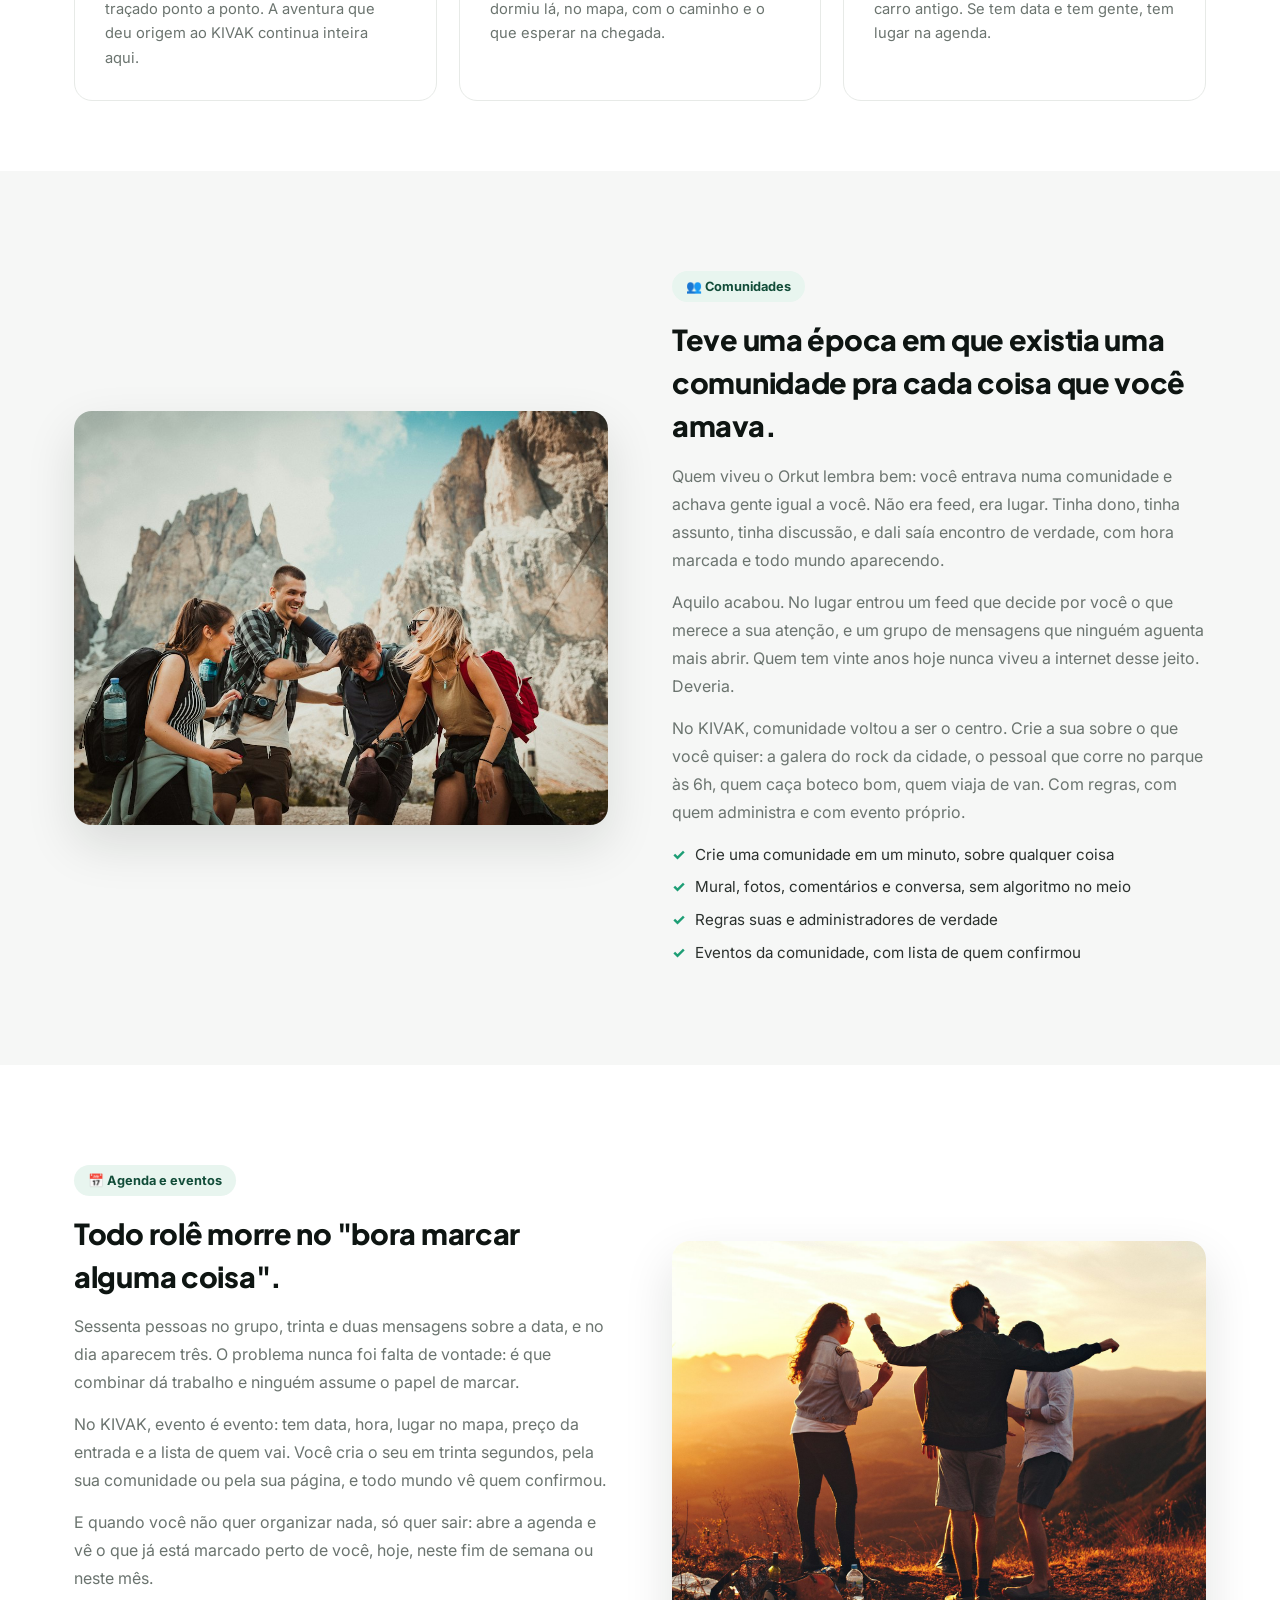
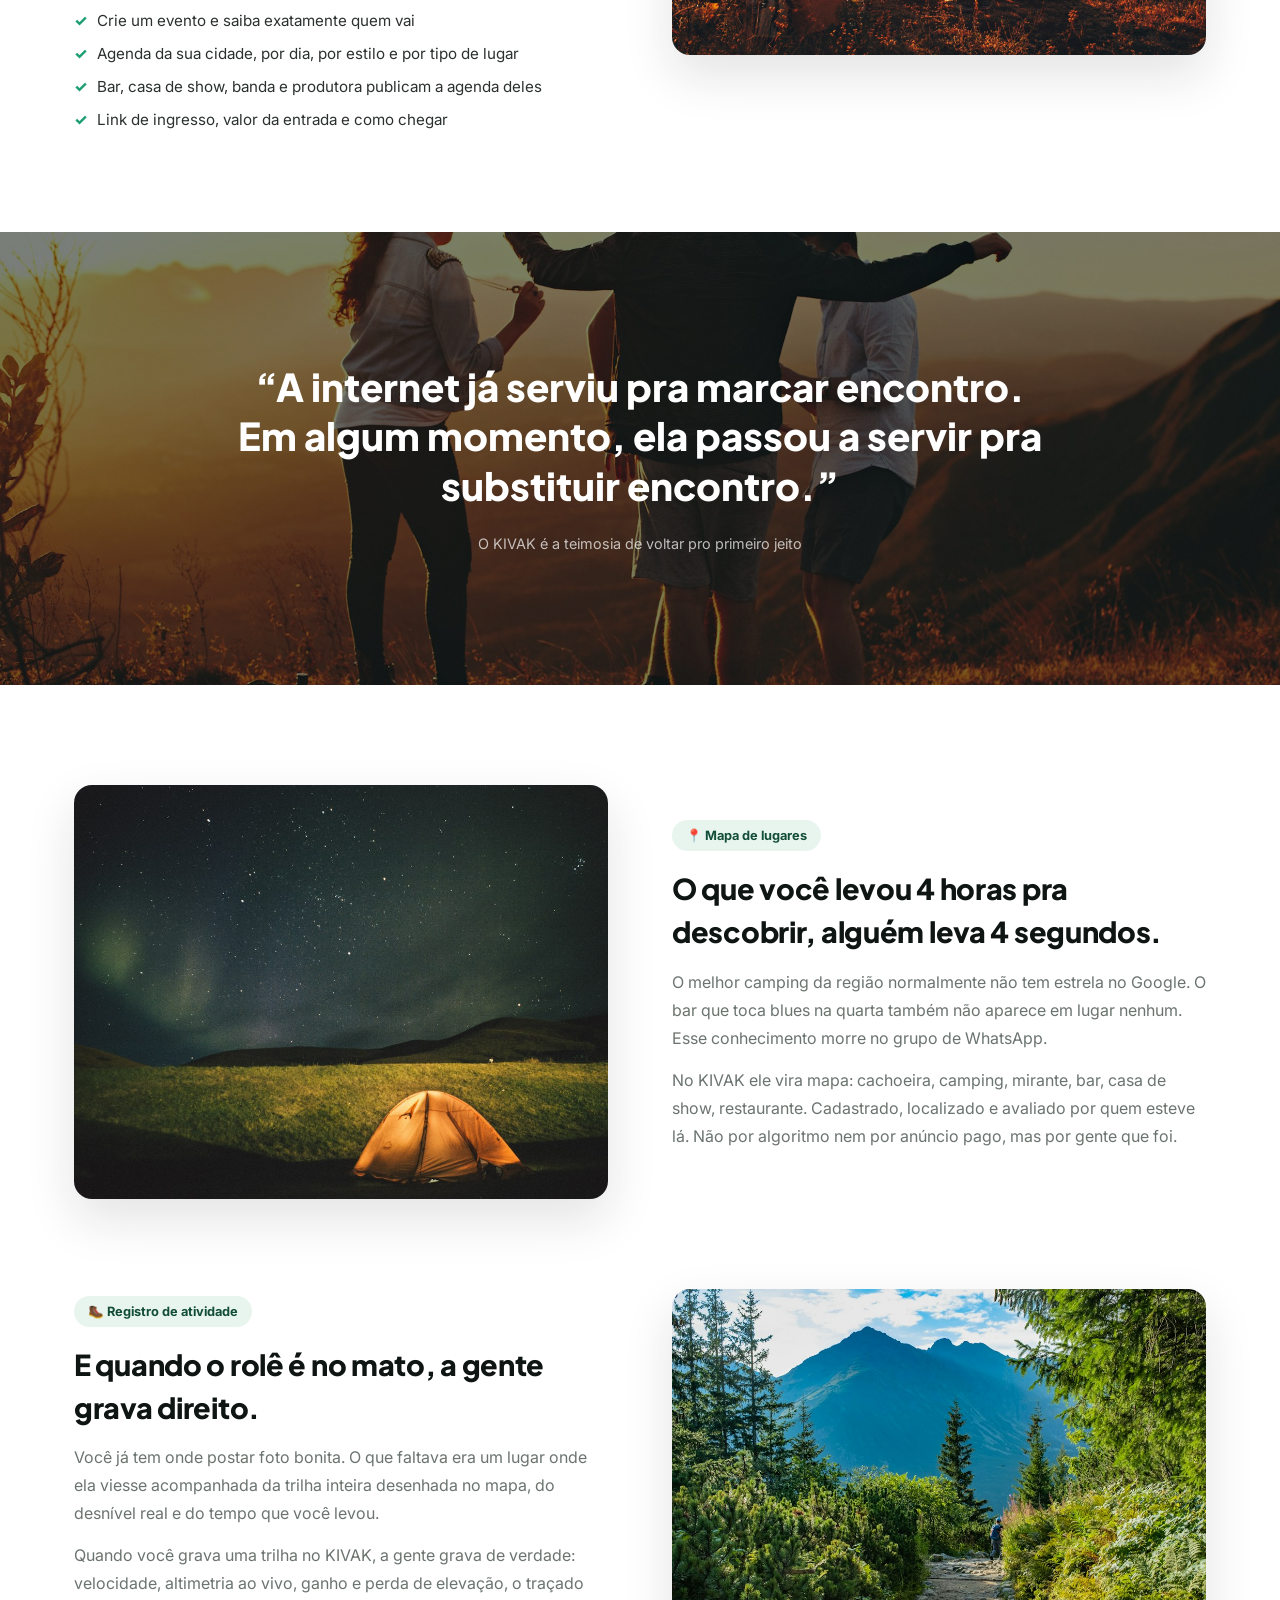
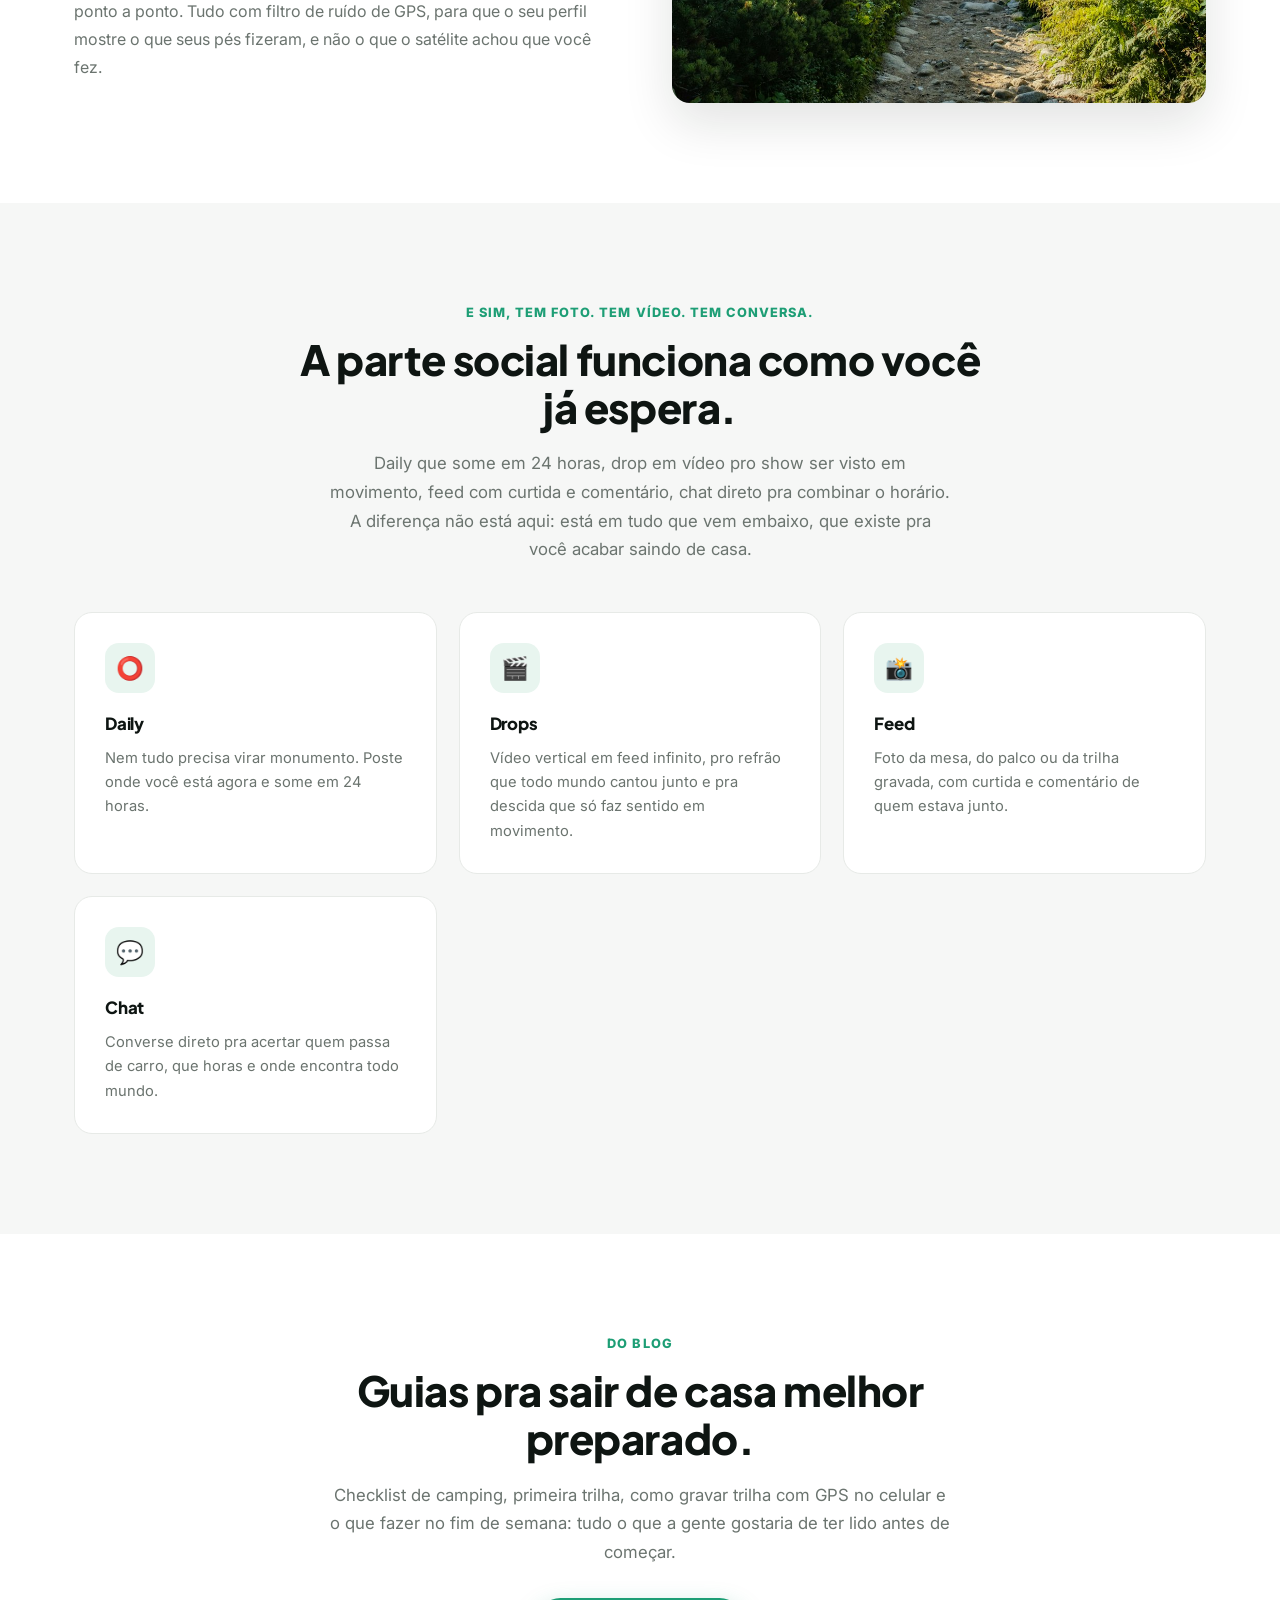
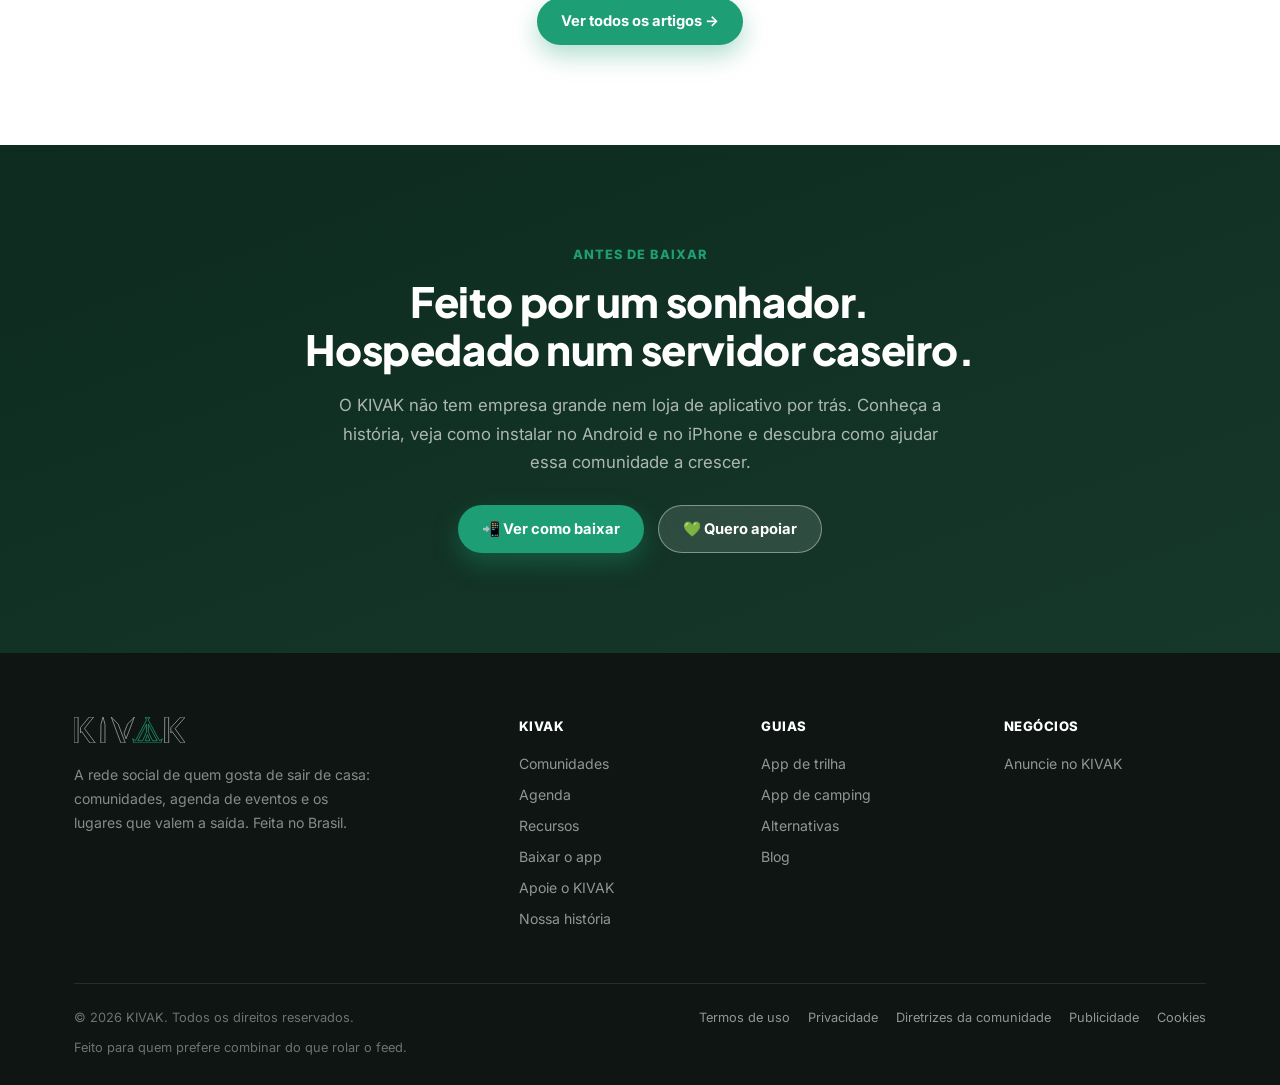
==== commit 25e5833a: "Site: de app de aventura pra rede social de quem sai de casa Reposicionamento da comunicacao. O site" ====
--- a/index.html
+++ b/index.html
@@ -3,22 +3,22 @@
 <head>
   <meta charset="UTF-8" />
   <meta name="viewport" content="width=device-width, initial-scale=1.0" />
-  <title>KIVAK | App de trilha e camping feito no Brasil</title>
-  <meta name="description" content="KIVAK é o app de trilha e camping feito no Brasil: grave trilhas com GPS de verdade, encontre campings avaliados por quem dormiu lá e organize saídas com comunidades de aventura." />
+  <title>KIVAK | A rede social de quem gosta de sair de casa</title>
+  <meta name="description" content="KIVAK é a rede social de quem gosta de sair de casa: trilha, cachoeira, show, balada, bar e mesa de restaurante. Com comunidades e eventos de verdade, do jeito que a internet fazia quando servia pra juntar gente." />
   <link rel="canonical" href="https://kivak.app/" />
   <meta property="og:type" content="website" />
   <meta property="og:site_name" content="KIVAK" />
   <meta property="og:locale" content="pt_BR" />
   <meta property="og:url" content="https://kivak.app/" />
-  <meta property="og:title" content="KIVAK | App de trilha e camping feito no Brasil" />
-  <meta property="og:description" content="KIVAK é o app de trilha e camping feito no Brasil: grave trilhas com GPS de verdade, encontre campings avaliados por quem dormiu lá e organize saídas com comunidades de aventura." />
+  <meta property="og:title" content="KIVAK | A rede social de quem gosta de sair de casa" />
+  <meta property="og:description" content="KIVAK é a rede social de quem gosta de sair de casa: trilha, cachoeira, show, balada, bar e mesa de restaurante. Com comunidades e eventos de verdade, do jeito que a internet fazia quando servia pra juntar gente." />
   <meta property="og:image" content="https://kivak.app/assets/images/hero-trilheiro.jpg" />
   <meta name="twitter:card" content="summary_large_image" />
   <link rel="alternate" type="application/rss+xml" title="Blog KIVAK" href="https://kivak.app/blog/feed.xml" />
   <link rel="icon" href="assets/images/favicon.png" />
   <script type="application/ld+json">{"@context": "https://schema.org", "@type": "Organization", "@id": "https://kivak.app/#org", "name": "KIVAK", "url": "https://kivak.app/", "logo": "https://kivak.app/assets/images/favicon.png", "email": "kivak.app@gmail.com"}</script>
   <script type="application/ld+json">{"@context": "https://schema.org", "@type": "WebSite", "@id": "https://kivak.app/#site", "name": "KIVAK", "url": "https://kivak.app/", "inLanguage": "pt-BR", "publisher": {"@id": "https://kivak.app/#org"}}</script>
-  <script type="application/ld+json">{"@context": "https://schema.org", "@type": "MobileApplication", "name": "KIVAK", "operatingSystem": "Android", "applicationCategory": "TravelApplication", "url": "https://kivak.app/", "inLanguage": "pt-BR", "description": "App de trilha e camping: gravação de trilhas com GPS, campings avaliados pela comunidade, comunidades e eventos de aventura.", "offers": {"@type": "Offer", "price": "0", "priceCurrency": "BRL"}, "publisher": {"@id": "https://kivak.app/#org"}}</script>
+  <script type="application/ld+json">{"@context": "https://schema.org", "@type": "MobileApplication", "name": "KIVAK", "operatingSystem": "Android", "applicationCategory": "SocialNetworkingApplication", "url": "https://kivak.app/", "inLanguage": "pt-BR", "description": "Rede social de quem sai de casa: comunidades por afinidade, agenda de eventos (shows, festas, encontros), mapa de lugares e gravação de trilhas com GPS.", "offers": {"@type": "Offer", "price": "0", "priceCurrency": "BRL"}, "publisher": {"@id": "https://kivak.app/#org"}}</script>
   <link rel="preconnect" href="https://fonts.googleapis.com">
   <link rel="preconnect" href="https://fonts.gstatic.com" crossorigin>
   <link href="https://fonts.googleapis.com/css2?family=Inter:wght@400;500;600;700&family=Plus+Jakarta+Sans:wght@700;800&display=swap" rel="stylesheet">
@@ -36,8 +36,9 @@
   </a>
   <div class="nav-menu" id="menu-principal">
     <ul class="nav-links">
+      <li><a href="#comunidades">Comunidades</a></li>
+      <li><a href="#agenda">Agenda</a></li>
       <li><a href="#recursos">Recursos</a></li>
-      <li><a href="#comunidades">Comunidades</a></li>
       <li><a href="/blog/">Blog</a></li>
       <li><a href="/empresas">Empresas</a></li>
     </ul>
@@ -55,62 +56,139 @@
 <!-- ─── HERO ────────────────────────────────────────────────────── -->
 <header class="hero" id="hero" style="background-image:url('assets/images/hero-trilheiro.jpg')">
   <div class="container hero-content fade-in visible">
-    <span class="hero-eyebrow">🥾 App de trilha e camping<span class="so-desktop"> · Feito no Brasil</span></span>
-    <h1>O mapa acaba<br/>onde a sua <em>perna</em><br/>começa.</h1>
-    <p class="lede">KIVAK é a rede social de quem sai de casa pra valer: trilha com GPS de verdade, campings avaliados por quem dormiu lá e comunidades que organizam a saída, em vez de só conversar sobre ela.</p>
+    <span class="hero-eyebrow">🪩 A rede social de quem sai de casa<span class="so-desktop"> · Feita no Brasil</span></span>
+    <h1>Lembra quando a internet<br/>servia pra <em>juntar</em><br/>a galera?</h1>
+    <p class="lede">Trilha no domingo, show na sexta, chopp depois do trabalho ou só aquela vontade de comer fora. O KIVAK é onde o rolê é combinado: comunidade pra cada tribo, evento com data e lista de quem vai, e um mapa com os lugares que valem a saída.</p>
     <div class="hero-actions">
       <a class="btn btn-primary" href="/baixar">📲 Quero baixar</a>
-      <a class="btn btn-ghost-light" href="/empresas">💼 Sou uma empresa</a>
+      <a class="btn btn-ghost-light" href="/empresas">💼 Tenho um lugar ou banda</a>
     </div>
   </div>
 </header>
 
-<!-- ─── RECURSOS ────────────────────────────────────────────────── -->
+<!-- ─── PRA QUE SERVE ──────────────────────────────────────────── -->
+<section class="section-tight">
+  <div class="container">
+    <div class="center wrap-narrow fade-in">
+      <span class="eyebrow" style="display:block;text-align:center">Sair de casa</span>
+      <h2 class="title">Nem todo rolê é no mato. E tudo bem.</h2>
+      <p class="sub center">Tem domingo de cachoeira e tem sexta de bar. Tem quem acorda às 5h pra pegar a trilha e quem só quer saber onde tem rock hoje. No KIVAK cabe tudo, porque a pergunta é sempre a mesma: o que a gente vai fazer?</p>
+    </div>
+    <div class="card-grid">
+      <div class="card fade-in">
+        <div class="card-icon">🎸</div>
+        <h4>Show e balada</h4>
+        <p>Quem toca hoje, onde, a que horas e quanto custa. Por estilo: rock, sertanejo, samba, eletrônica, o que for a sua.</p>
+      </div>
+      <div class="card fade-in">
+        <div class="card-icon">🍺</div>
+        <h4>Bar e mesa cheia</h4>
+        <p>O boteco de sempre, a cervejaria nova, o pagode de quinta. Com a agenda da casa e a turma confirmada antes de você sair.</p>
+      </div>
+      <div class="card fade-in">
+        <div class="card-icon">🍽️</div>
+        <h4>Comer fora</h4>
+        <p>Da pizza de domingo ao restaurante na estrada. Avaliado por quem sentou na mesa, não por quem recebeu pra postar.</p>
+      </div>
+      <div class="card fade-in">
+        <div class="card-icon">🥾</div>
+        <h4>Trilha e cachoeira</h4>
+        <p>Com GPS de verdade, altimetria e o traçado ponto a ponto. A aventura que deu origem ao KIVAK continua inteira aqui.</p>
+      </div>
+      <div class="card fade-in">
+        <div class="card-icon">⛺</div>
+        <h4>Camping e viagem</h4>
+        <p>Campings e lugares avaliados por quem dormiu lá, no mapa, com o caminho e o que esperar na chegada.</p>
+      </div>
+      <div class="card fade-in">
+        <div class="card-icon">🎪</div>
+        <h4>Festa e festival</h4>
+        <p>Festival, feira, aniversário, encontro de carro antigo. Se tem data e tem gente, tem lugar na agenda.</p>
+      </div>
+    </div>
+  </div>
+</section>
+
+<!-- ─── COMUNIDADES (o coração) ─────────────────────────────────── -->
+<section class="bg-gray" id="comunidades">
+  <div class="container">
+
+    <div class="feature-row fade-in">
+      <div class="feature-media"><img src="assets/images/amigos-montanha.jpg" alt="Grupo de amigos rindo juntos" loading="lazy" /></div>
+      <div class="feature-text">
+        <span class="feature-tag">👥 Comunidades</span>
+        <h3>Teve uma época em que existia uma comunidade pra cada coisa que você amava.</h3>
+        <p>Quem viveu o Orkut lembra bem: você entrava numa comunidade e achava gente igual a você. Não era feed, era lugar. Tinha dono, tinha assunto, tinha discussão, e dali saía encontro de verdade, com hora marcada e todo mundo aparecendo.</p>
+        <p>Aquilo acabou. No lugar entrou um feed que decide por você o que merece a sua atenção, e um grupo de mensagens que ninguém aguenta mais abrir. Quem tem vinte anos hoje nunca viveu a internet desse jeito. Deveria.</p>
+        <p>No KIVAK, comunidade voltou a ser o centro. Crie a sua sobre o que você quiser: a galera do rock da cidade, o pessoal que corre no parque às 6h, quem caça boteco bom, quem viaja de van. Com regras, com quem administra e com evento próprio.</p>
+        <ul class="feature-list">
+          <li>Crie uma comunidade em um minuto, sobre qualquer coisa</li>
+          <li>Mural, fotos, comentários e conversa, sem algoritmo no meio</li>
+          <li>Regras suas e administradores de verdade</li>
+          <li>Eventos da comunidade, com lista de quem confirmou</li>
+        </ul>
+      </div>
+    </div>
+
+  </div>
+</section>
+
+<!-- ─── AGENDA E EVENTOS ────────────────────────────────────────── -->
+<section id="agenda">
+  <div class="container">
+
+    <div class="feature-row reverse fade-in">
+      <div class="feature-media"><img src="assets/images/amigos-por-do-sol.jpg" alt="Amigos reunidos no fim da tarde" loading="lazy" /></div>
+      <div class="feature-text">
+        <span class="feature-tag">📅 Agenda e eventos</span>
+        <h3>Todo rolê morre no "bora marcar alguma coisa".</h3>
+        <p>Sessenta pessoas no grupo, trinta e duas mensagens sobre a data, e no dia aparecem três. O problema nunca foi falta de vontade: é que combinar dá trabalho e ninguém assume o papel de marcar.</p>
+        <p>No KIVAK, evento é evento: tem data, hora, lugar no mapa, preço da entrada e a lista de quem vai. Você cria o seu em trinta segundos, pela sua comunidade ou pela sua página, e todo mundo vê quem confirmou.</p>
+        <p>E quando você não quer organizar nada, só quer sair: abre a agenda e vê o que já está marcado perto de você, hoje, neste fim de semana ou neste mês.</p>
+        <ul class="feature-list">
+          <li>Crie um evento e saiba exatamente quem vai</li>
+          <li>Agenda da sua cidade, por dia, por estilo e por tipo de lugar</li>
+          <li>Bar, casa de show, banda e produtora publicam a agenda deles</li>
+          <li>Link de ingresso, valor da entrada e como chegar</li>
+        </ul>
+      </div>
+    </div>
+
+  </div>
+</section>
+
+<!-- ─── QUOTE / A INTERNET QUE JUNTAVA ──────────────────────────── -->
+<section class="quote-strip fade-in" style="background-image:url('assets/images/amigos-por-do-sol.jpg')">
+  <div class="container">
+    <blockquote>“A internet já serviu pra marcar encontro. Em algum momento, ela passou a servir pra substituir encontro.”</blockquote>
+    <cite>O KIVAK é a teimosia de voltar pro primeiro jeito</cite>
+  </div>
+</section>
+
+<!-- ─── RECURSOS (mapa, GPS, avaliações) ────────────────────────── -->
 <section id="recursos">
   <div class="container">
 
     <div class="feature-row fade-in">
+      <div class="feature-media"><img src="assets/images/camping-noite.jpg" alt="Barraca iluminada sob céu estrelado" loading="lazy" /></div>
+      <div class="feature-text">
+        <span class="feature-tag">📍 Mapa de lugares</span>
+        <h3>O que você levou 4 horas pra descobrir, alguém leva 4 segundos.</h3>
+        <p>O melhor camping da região normalmente não tem estrela no Google. O bar que toca blues na quarta também não aparece em lugar nenhum. Esse conhecimento morre no grupo de WhatsApp.</p>
+        <p>No KIVAK ele vira mapa: cachoeira, camping, mirante, bar, casa de show, restaurante. Cadastrado, localizado e avaliado por quem esteve lá. Não por algoritmo nem por anúncio pago, mas por gente que foi.</p>
+      </div>
+    </div>
+
+    <div class="feature-row reverse fade-in">
       <div class="feature-media"><img src="assets/images/trilha-montanha.jpg" alt="Trilheiro caminhando em direção às montanhas" loading="lazy" /></div>
       <div class="feature-text">
         <span class="feature-tag">🥾 Registro de atividade</span>
-        <h3>Não é mais uma rede social. É o seu registro de campo.</h3>
+        <h3>E quando o rolê é no mato, a gente grava direito.</h3>
         <p>Você já tem onde postar foto bonita. O que faltava era um lugar onde ela viesse acompanhada da trilha inteira desenhada no mapa, do desnível real e do tempo que você levou.</p>
         <p>Quando você grava uma trilha no KIVAK, a gente grava de verdade: velocidade, altimetria ao vivo, ganho e perda de elevação, o traçado ponto a ponto. Tudo com filtro de ruído de GPS, para que o seu perfil mostre o que seus pés fizeram, e não o que o satélite achou que você fez.</p>
       </div>
     </div>
 
-    <div class="feature-row reverse fade-in">
-      <div class="feature-media"><img src="assets/images/camping-noite.jpg" alt="Barraca iluminada sob céu estrelado" loading="lazy" /></div>
-      <div class="feature-text">
-        <span class="feature-tag">⛺ Campings avaliados</span>
-        <h3>O que você levou 4 horas pra descobrir, alguém leva 4 segundos.</h3>
-        <p>O melhor camping do Brasil normalmente não tem estrela no Google nem site. Só quem chegou lá por indicação sabe que ele existe. Esse conhecimento morre no grupo de WhatsApp.</p>
-        <p>No KIVAK ele vira mapa: camping cadastrado, localizado e avaliado por quem esteve lá. Não por algoritmo nem por anúncio pago, mas por gente que dormiu ali.</p>
-      </div>
-    </div>
-
-    <div class="feature-row fade-in" id="comunidades">
-      <div class="feature-media"><img src="assets/images/amigos-montanha.jpg" alt="Grupo de amigos rindo durante uma trilha nas montanhas" loading="lazy" /></div>
-      <div class="feature-text">
-        <span class="feature-tag">👥 Comunidades de verdade</span>
-        <h3>Grupo de WhatsApp não organiza saída. Nunca organizou.</h3>
-        <p>Sessenta pessoas no grupo, trinta e duas mensagens sobre a data, e no dia aparecem três. No KIVAK, comunidade é comunidade de verdade: tem regra, tem quem administra.</p>
-        <ul class="feature-list">
-          <li>Eventos com data, local e lista de quem confirmou</li>
-          <li>Comunidades por região, modalidade ou estilo</li>
-          <li>Feed, curtidas, comentários e chat direto</li>
-        </ul>
-      </div>
-    </div>
-
-  </div>
-</section>
-
-<!-- ─── QUOTE / ESFORÇO VIRA HISTÓRIA ───────────────────────────── -->
-<section class="quote-strip fade-in" style="background-image:url('assets/images/amigos-por-do-sol.jpg')">
-  <div class="container">
-    <blockquote>“Num ano bom, seu mapa de calor fica todo verde, e você vê isso acontecer. As conquistas não são curtidas. São quilômetros, e ninguém pode te dar de presente.”</blockquote>
-    <cite>Seu esforço vira história: badges e mapa de calor de atividade no seu perfil</cite>
   </div>
 </section>
 
@@ -120,28 +198,28 @@
     <div class="center wrap-narrow fade-in" style="margin-bottom:8px">
       <span class="eyebrow" style="display:block;text-align:center">E sim, tem foto. Tem vídeo. Tem conversa.</span>
       <h2 class="title">A parte social funciona como você já espera.</h2>
-      <p class="sub center">O Daily que some em 24 horas, o drop pra descida de bike ser vista em movimento, como merece, feed com curtida e comentário e chat direto pra tirar o papo do grupo. A diferença está no que vem por baixo de tudo isso.</p>
+      <p class="sub center">Daily que some em 24 horas, drop em vídeo pro show ser visto em movimento, feed com curtida e comentário, chat direto pra combinar o horário. A diferença não está aqui: está em tudo que vem embaixo, que existe pra você acabar saindo de casa.</p>
     </div>
     <div class="card-grid">
       <div class="card fade-in">
         <div class="card-icon">⭕</div>
         <h4>Daily</h4>
-        <p>Nem tudo precisa virar monumento. Poste o momento e ele some em 24 horas.</p>
+        <p>Nem tudo precisa virar monumento. Poste onde você está agora e some em 24 horas.</p>
       </div>
       <div class="card fade-in">
         <div class="card-icon">🎬</div>
         <h4>Drops</h4>
-        <p>Vídeo vertical em feed infinito, pra aquele trecho que só faz sentido em movimento.</p>
+        <p>Vídeo vertical em feed infinito, pro refrão que todo mundo cantou junto e pra descida que só faz sentido em movimento.</p>
       </div>
       <div class="card fade-in">
         <div class="card-icon">📸</div>
         <h4>Feed</h4>
-        <p>Publique fotos e trilhas gravadas, com curtidas e comentários de quem entende.</p>
+        <p>Foto da mesa, do palco ou da trilha gravada, com curtida e comentário de quem estava junto.</p>
       </div>
       <div class="card fade-in">
         <div class="card-icon">💬</div>
         <h4>Chat</h4>
-        <p>Converse direto com outros aventureiros pra combinar a próxima saída.</p>
+        <p>Converse direto pra acertar quem passa de carro, que horas e onde encontra todo mundo.</p>
       </div>
     </div>
   </div>
@@ -153,7 +231,7 @@
     <div class="center wrap-narrow fade-in">
       <span class="eyebrow" style="display:block;text-align:center">Do blog</span>
       <h2 class="title">Guias pra sair de casa melhor preparado.</h2>
-      <p class="sub center">Checklist de camping, primeira trilha, como gravar trilha com GPS no celular: tudo o que a gente gostaria de ter lido antes de começar.</p>
+      <p class="sub center">Checklist de camping, primeira trilha, como gravar trilha com GPS no celular e o que fazer no fim de semana: tudo o que a gente gostaria de ter lido antes de começar.</p>
     </div>
     <!--BLOG_RECENTES-->
     <p class="center" style="margin-top:32px"><a class="btn btn-primary" href="/blog/">Ver todos os artigos →</a></p>
@@ -185,12 +263,13 @@
             <path d="M697.456,0.109l-64.035,68.898l0,34.5l8,-8l55.965,74.085l30.5,0l-66.965,-93.085l66.965,-76.398l-30.43,0Zm-103.946,0l-1.592,169.484l27.411,0l-0.586,-169.484l-25.233,0Zm-198.589,-0.102l-44.695,46.597l-22.805,58.403l13,37.5l54.5,-142.5Zm-151.5,0.102l63.24,169.484l28.518,-0l-46.147,-122.988l-45.611,-46.495Zm-143.955,0l-57.045,68.898l0,34.5l8,-8l53.072,74.085l35.572,0l-69.145,-92.085l0,-4.5l58.217,-72.898l-28.672,0Zm-99.453,-0l-0,169.484l26.5,0l0.407,-169.484l-26.907,-0Z" style="fill:none;stroke:#aaa;stroke-width:5px;"/>
           </g>
         </svg>
-        <p>App de trilha e camping: rede social de aventura feita no Brasil, pra trilha brasileira.</p>
+        <p>A rede social de quem gosta de sair de casa: comunidades, agenda de eventos e os lugares que valem a saída. Feita no Brasil.</p>
       </div>
       <div class="footer-col">
         <h5>KIVAK</h5>
+        <a href="#comunidades">Comunidades</a>
+        <a href="#agenda">Agenda</a>
         <a href="#recursos">Recursos</a>
-        <a href="#comunidades">Comunidades</a>
         <a href="/baixar">Baixar o app</a>
         <a href="/baixar#apoie">Apoie o KIVAK</a>
         <a href="/historia">Nossa história</a>
@@ -210,7 +289,7 @@
     <div class="footer-bottom">
       <span>© 2026 KIVAK. Todos os direitos reservados.</span>
       <nav class="footer-legal" aria-label="Documentos legais"><a href="/termos">Termos de uso</a><a href="/privacidade">Privacidade</a><a href="/diretrizes">Diretrizes da comunidade</a><a href="/publicidade">Publicidade</a></nav>
-      <span>Feito para quem sai de casa no fim de semana.</span>
+      <span>Feito para quem prefere combinar do que rolar o feed.</span>
     </div>
   </div>
 </footer>
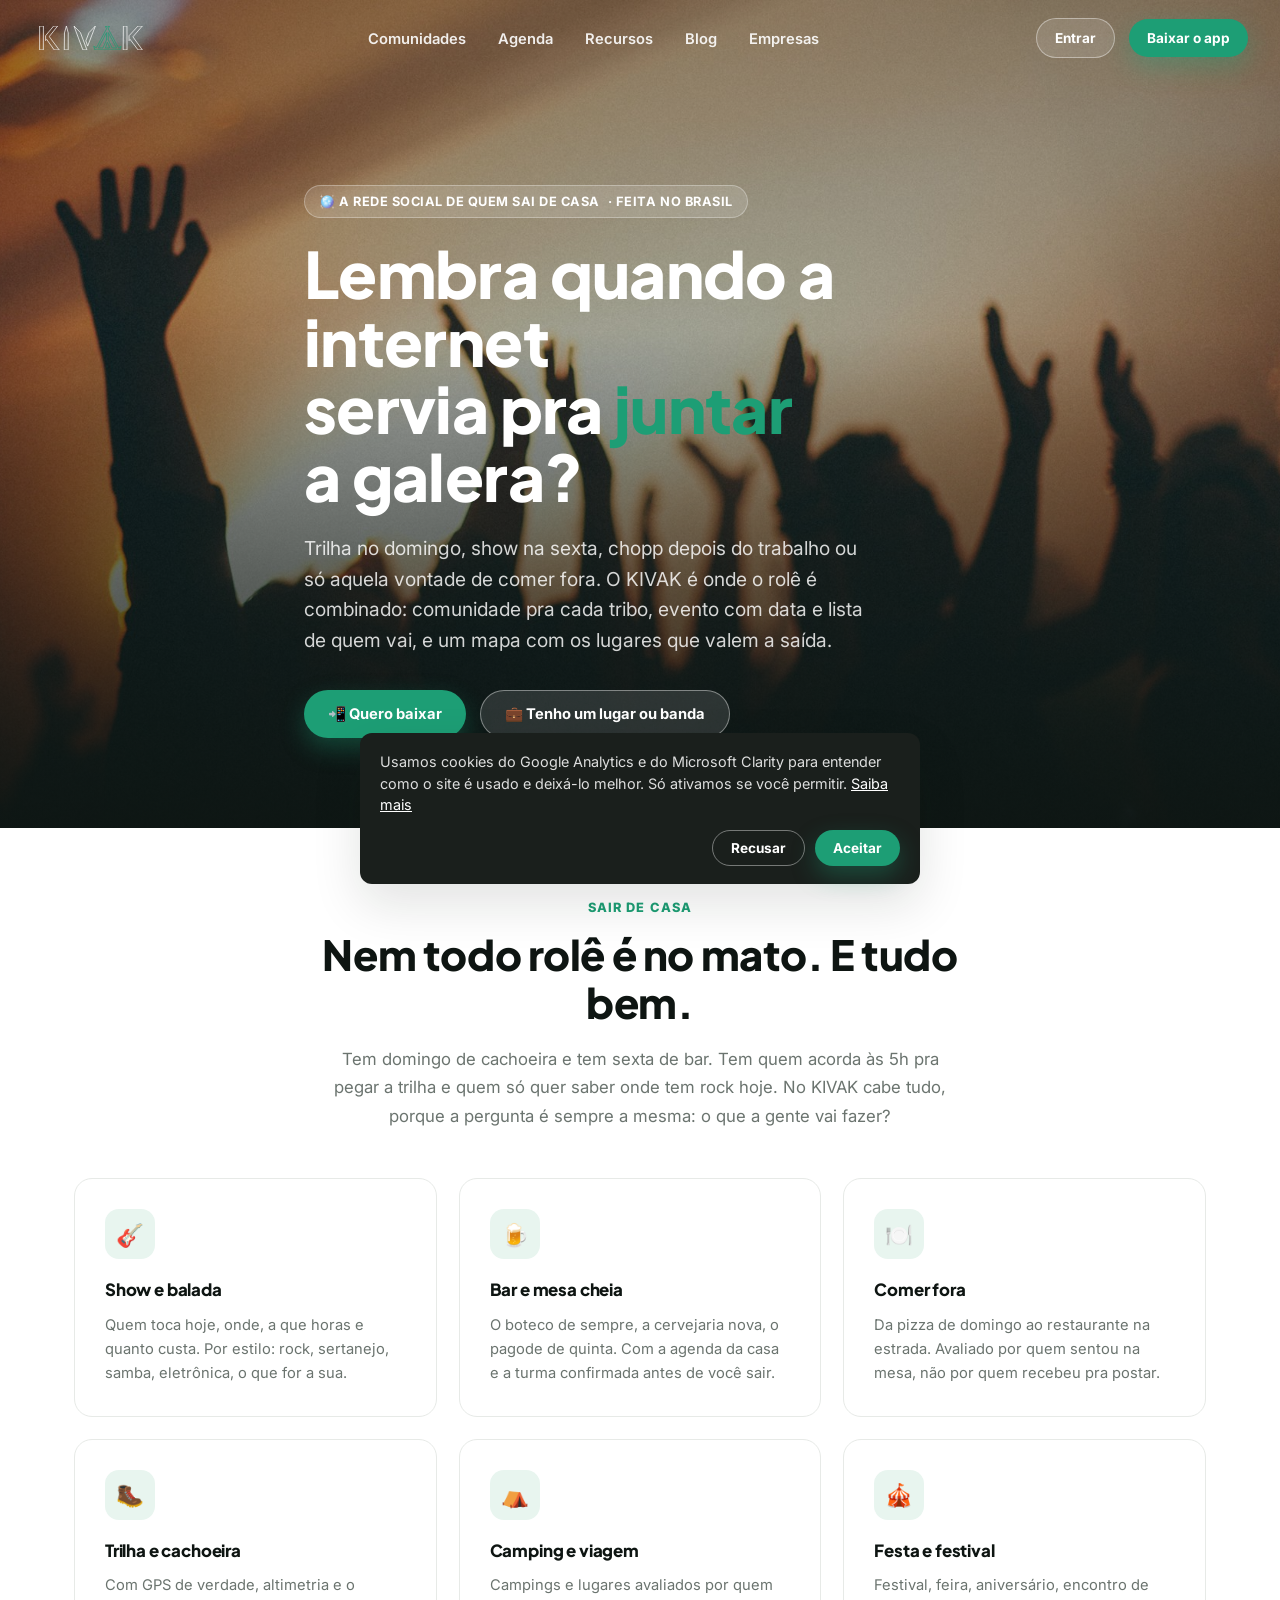
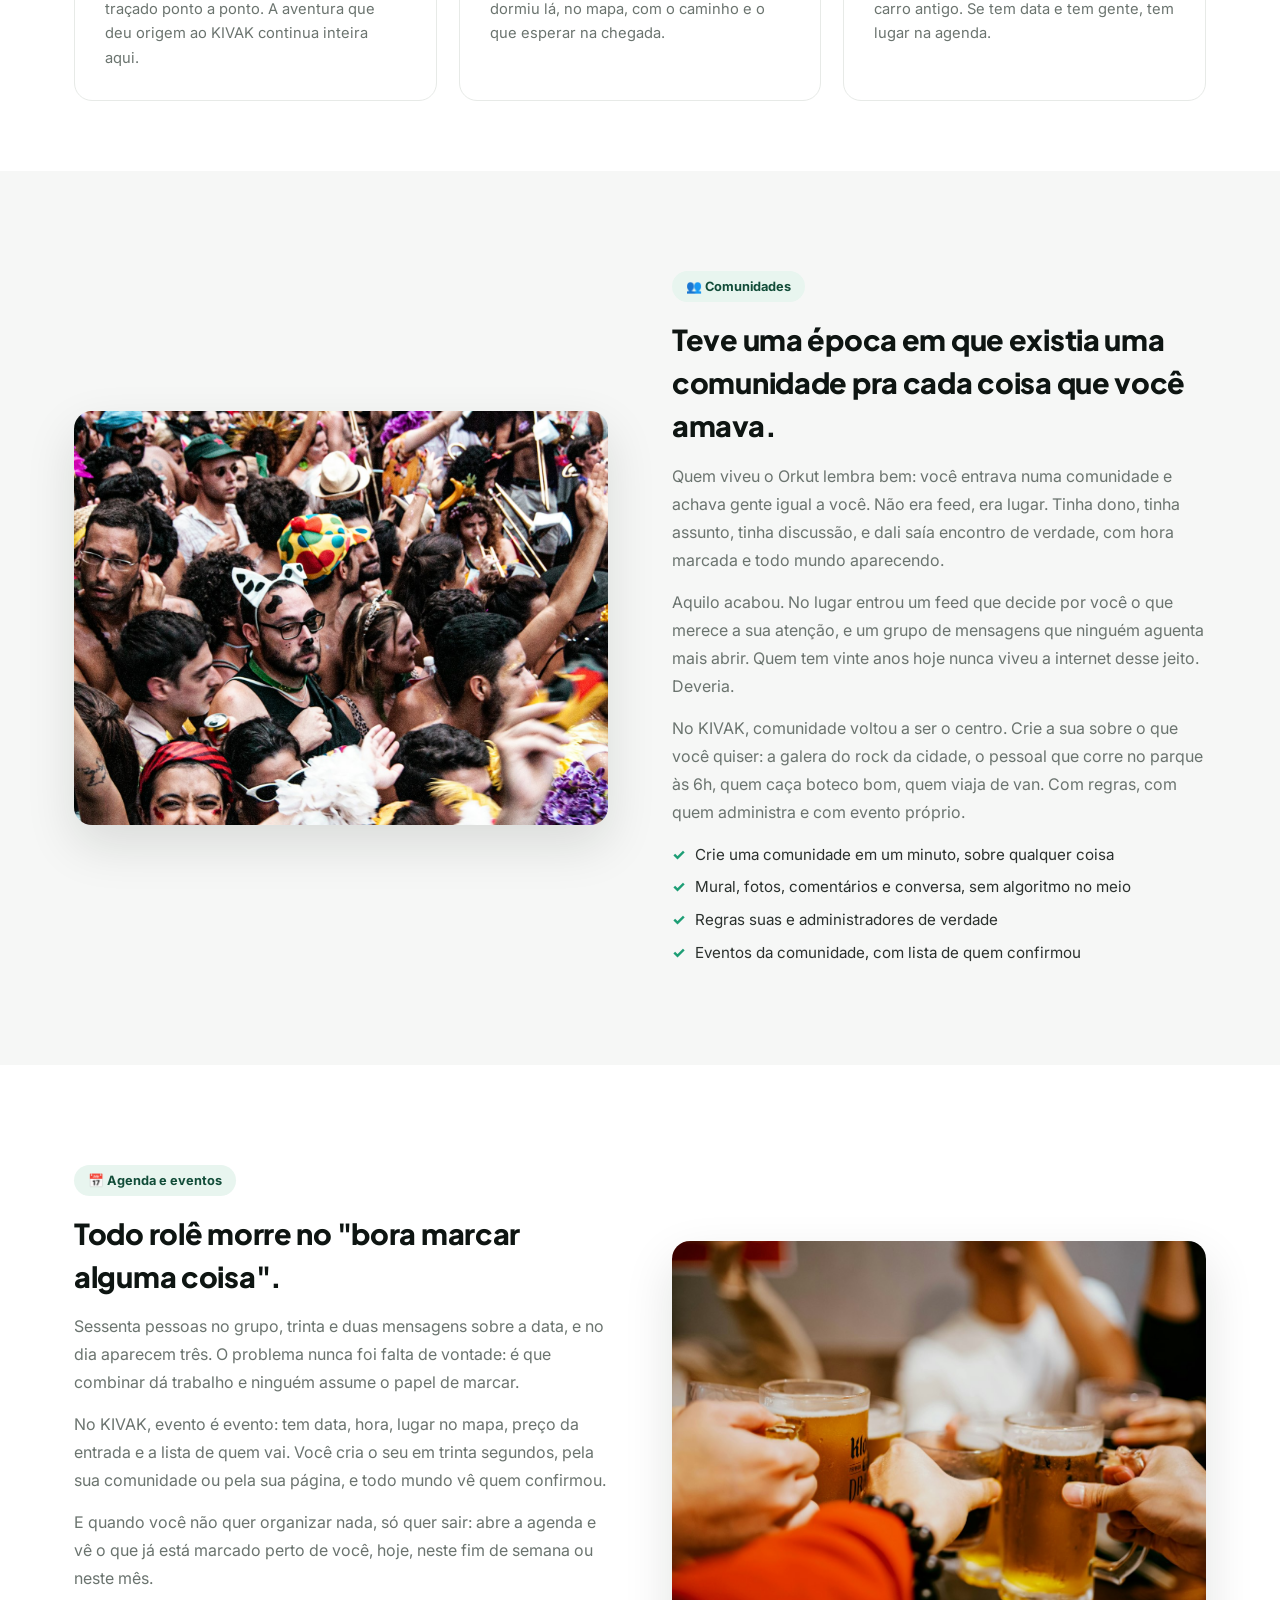
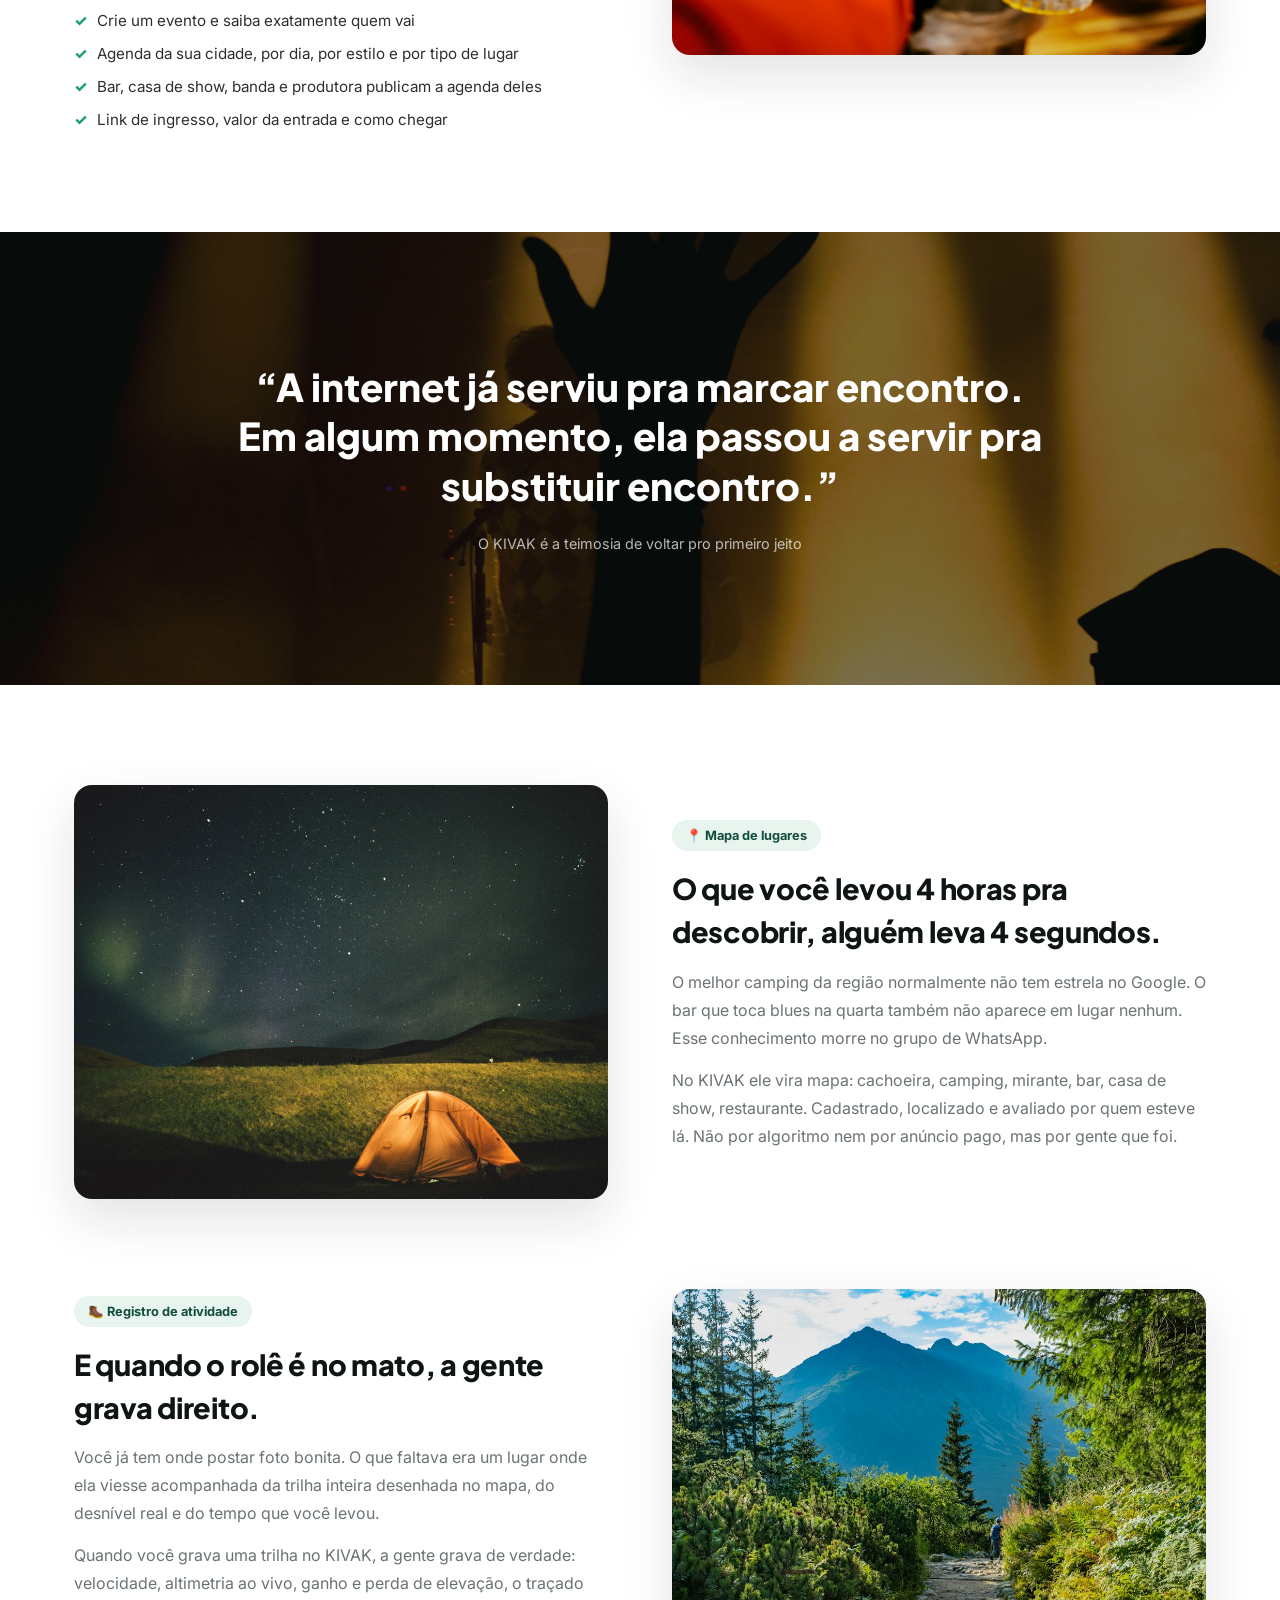
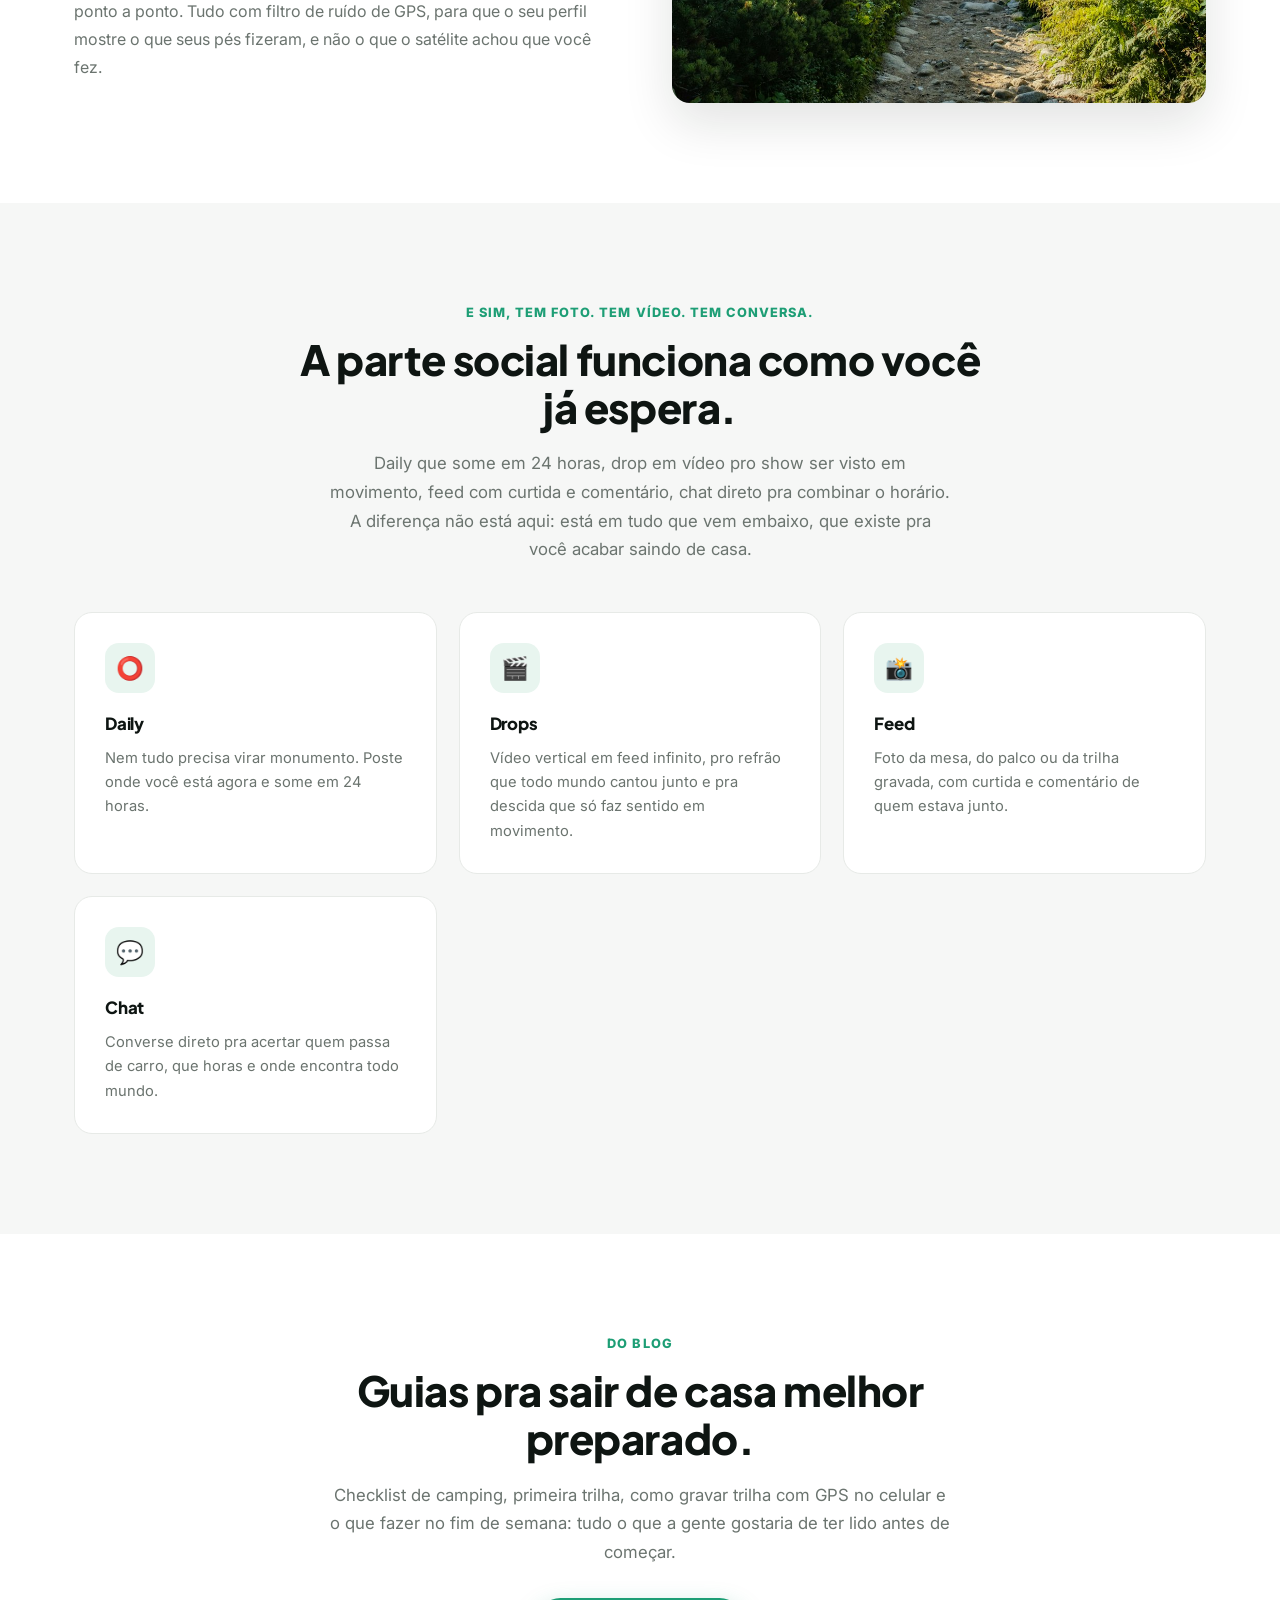
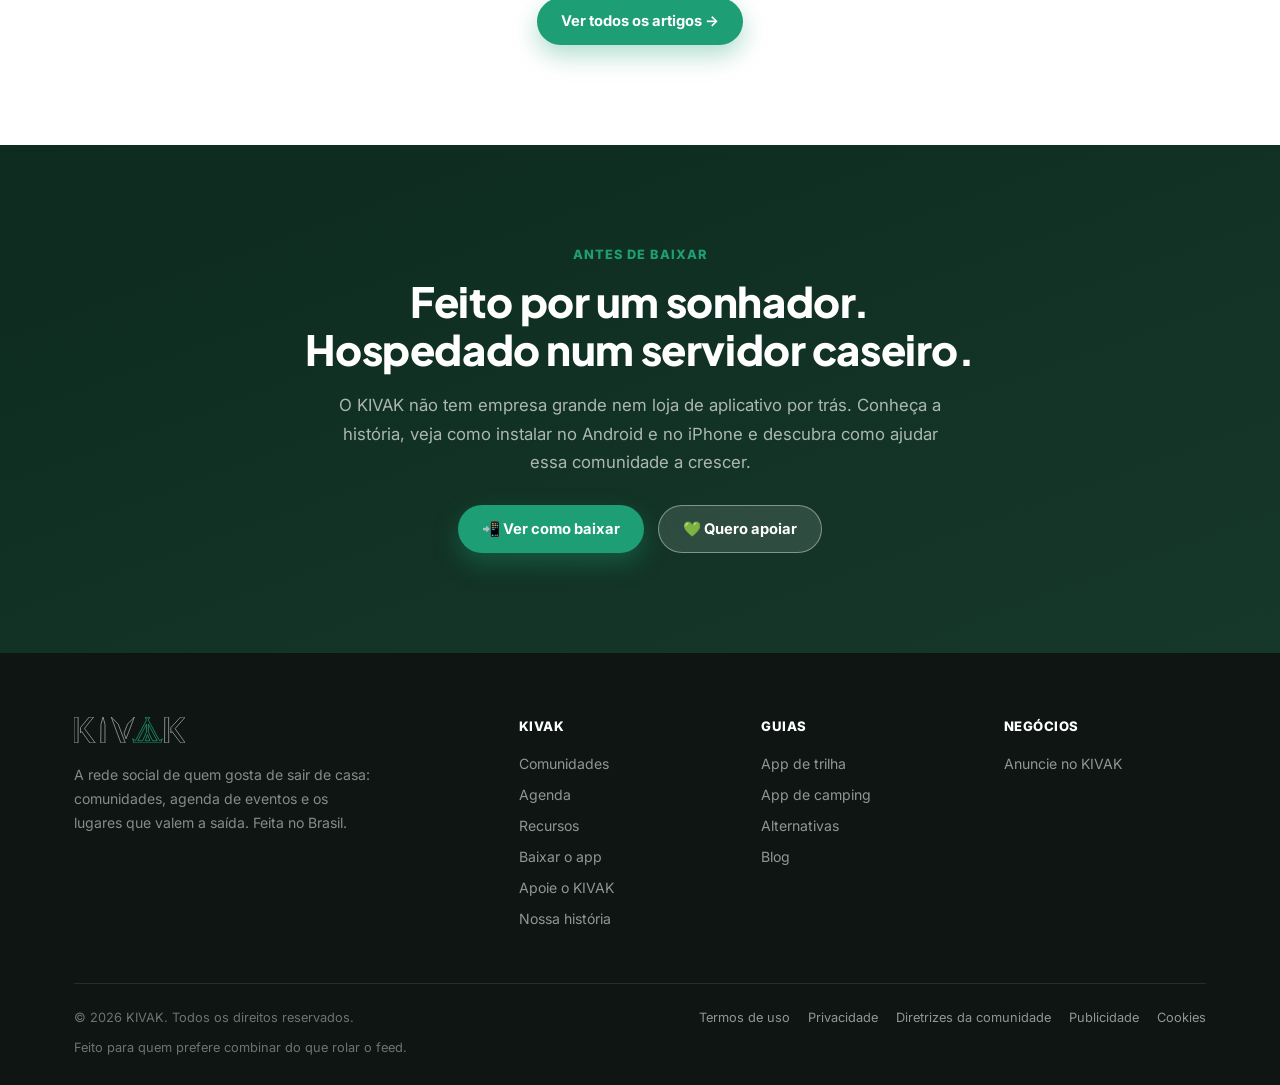
==== commit 1a457e8c: "Imagens do site convergindo com a fase nova As fotos ainda eram todas de trilha e camping, e contava" ====
--- a/index.html
+++ b/index.html
@@ -12,7 +12,7 @@
   <meta property="og:url" content="https://kivak.app/" />
   <meta property="og:title" content="KIVAK | A rede social de quem gosta de sair de casa" />
   <meta property="og:description" content="KIVAK é a rede social de quem gosta de sair de casa: trilha, cachoeira, show, balada, bar e mesa de restaurante. Com comunidades e eventos de verdade, do jeito que a internet fazia quando servia pra juntar gente." />
-  <meta property="og:image" content="https://kivak.app/assets/images/hero-trilheiro.jpg" />
+  <meta property="og:image" content="https://kivak.app/assets/images/hero-noite.jpg" />
   <meta name="twitter:card" content="summary_large_image" />
   <link rel="alternate" type="application/rss+xml" title="Blog KIVAK" href="https://kivak.app/blog/feed.xml" />
   <link rel="icon" href="assets/images/favicon.png" />
@@ -54,7 +54,7 @@
 </nav>
 
 <!-- ─── HERO ────────────────────────────────────────────────────── -->
-<header class="hero" id="hero" style="background-image:url('assets/images/hero-trilheiro.jpg')">
+<header class="hero" id="hero" style="background-image:url('assets/images/hero-noite.jpg')">
   <div class="container hero-content fade-in visible">
     <span class="hero-eyebrow">🪩 A rede social de quem sai de casa<span class="so-desktop"> · Feita no Brasil</span></span>
     <h1>Lembra quando a internet<br/>servia pra <em>juntar</em><br/>a galera?</h1>
@@ -114,7 +114,7 @@
   <div class="container">
 
     <div class="feature-row fade-in">
-      <div class="feature-media"><img src="assets/images/amigos-montanha.jpg" alt="Grupo de amigos rindo juntos" loading="lazy" /></div>
+      <div class="feature-media"><img src="assets/images/comunidades-bloco.jpg" alt="Multidão fantasiada reunida em um bloco de rua" loading="lazy" /></div>
       <div class="feature-text">
         <span class="feature-tag">👥 Comunidades</span>
         <h3>Teve uma época em que existia uma comunidade pra cada coisa que você amava.</h3>
@@ -138,7 +138,7 @@
   <div class="container">
 
     <div class="feature-row reverse fade-in">
-      <div class="feature-media"><img src="assets/images/amigos-por-do-sol.jpg" alt="Amigos reunidos no fim da tarde" loading="lazy" /></div>
+      <div class="feature-media"><img src="assets/images/brinde-bar.jpg" alt="Amigos brindando com canecas de chope na mesa do bar" loading="lazy" /></div>
       <div class="feature-text">
         <span class="feature-tag">📅 Agenda e eventos</span>
         <h3>Todo rolê morre no "bora marcar alguma coisa".</h3>
@@ -158,7 +158,7 @@
 </section>
 
 <!-- ─── QUOTE / A INTERNET QUE JUNTAVA ──────────────────────────── -->
-<section class="quote-strip fade-in" style="background-image:url('assets/images/amigos-por-do-sol.jpg')">
+<section class="quote-strip fade-in" style="background-image:url('assets/images/palco-mao.jpg')">
   <div class="container">
     <blockquote>“A internet já serviu pra marcar encontro. Em algum momento, ela passou a servir pra substituir encontro.”</blockquote>
     <cite>O KIVAK é a teimosia de voltar pro primeiro jeito</cite>
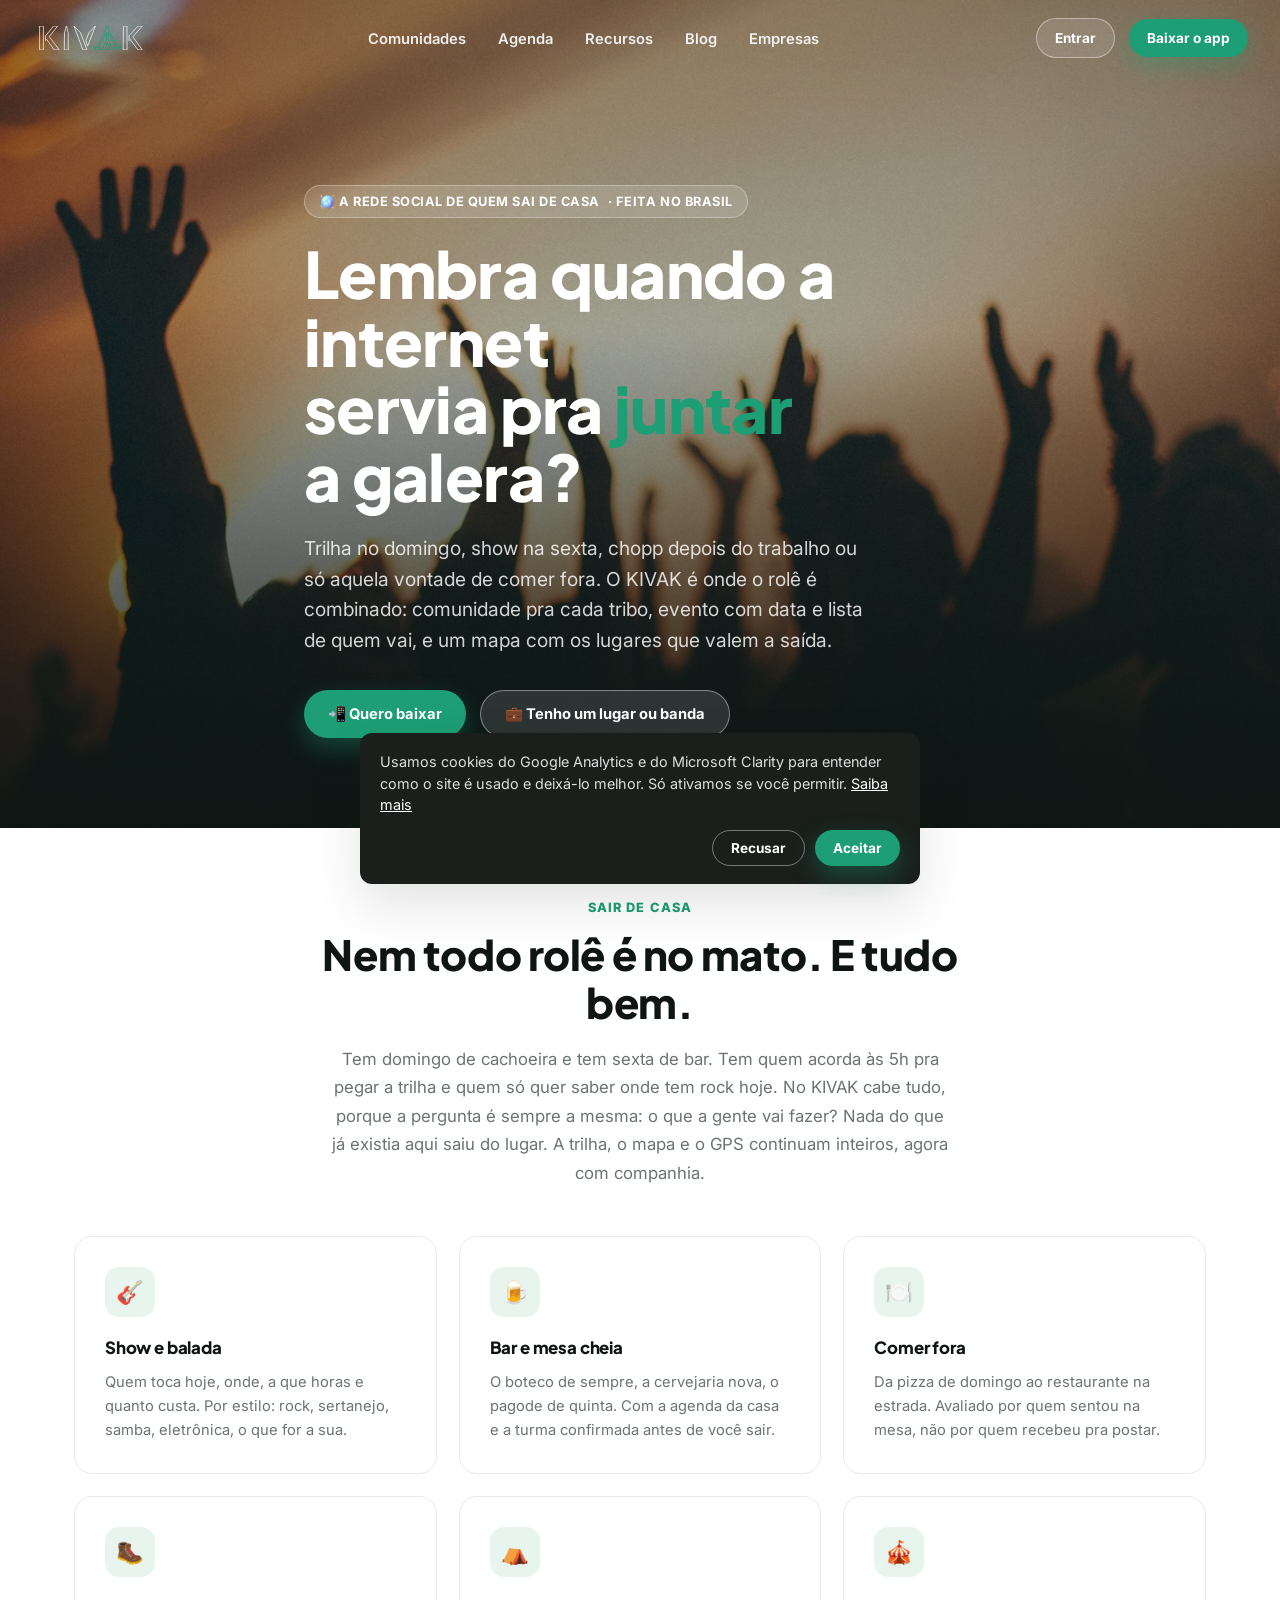
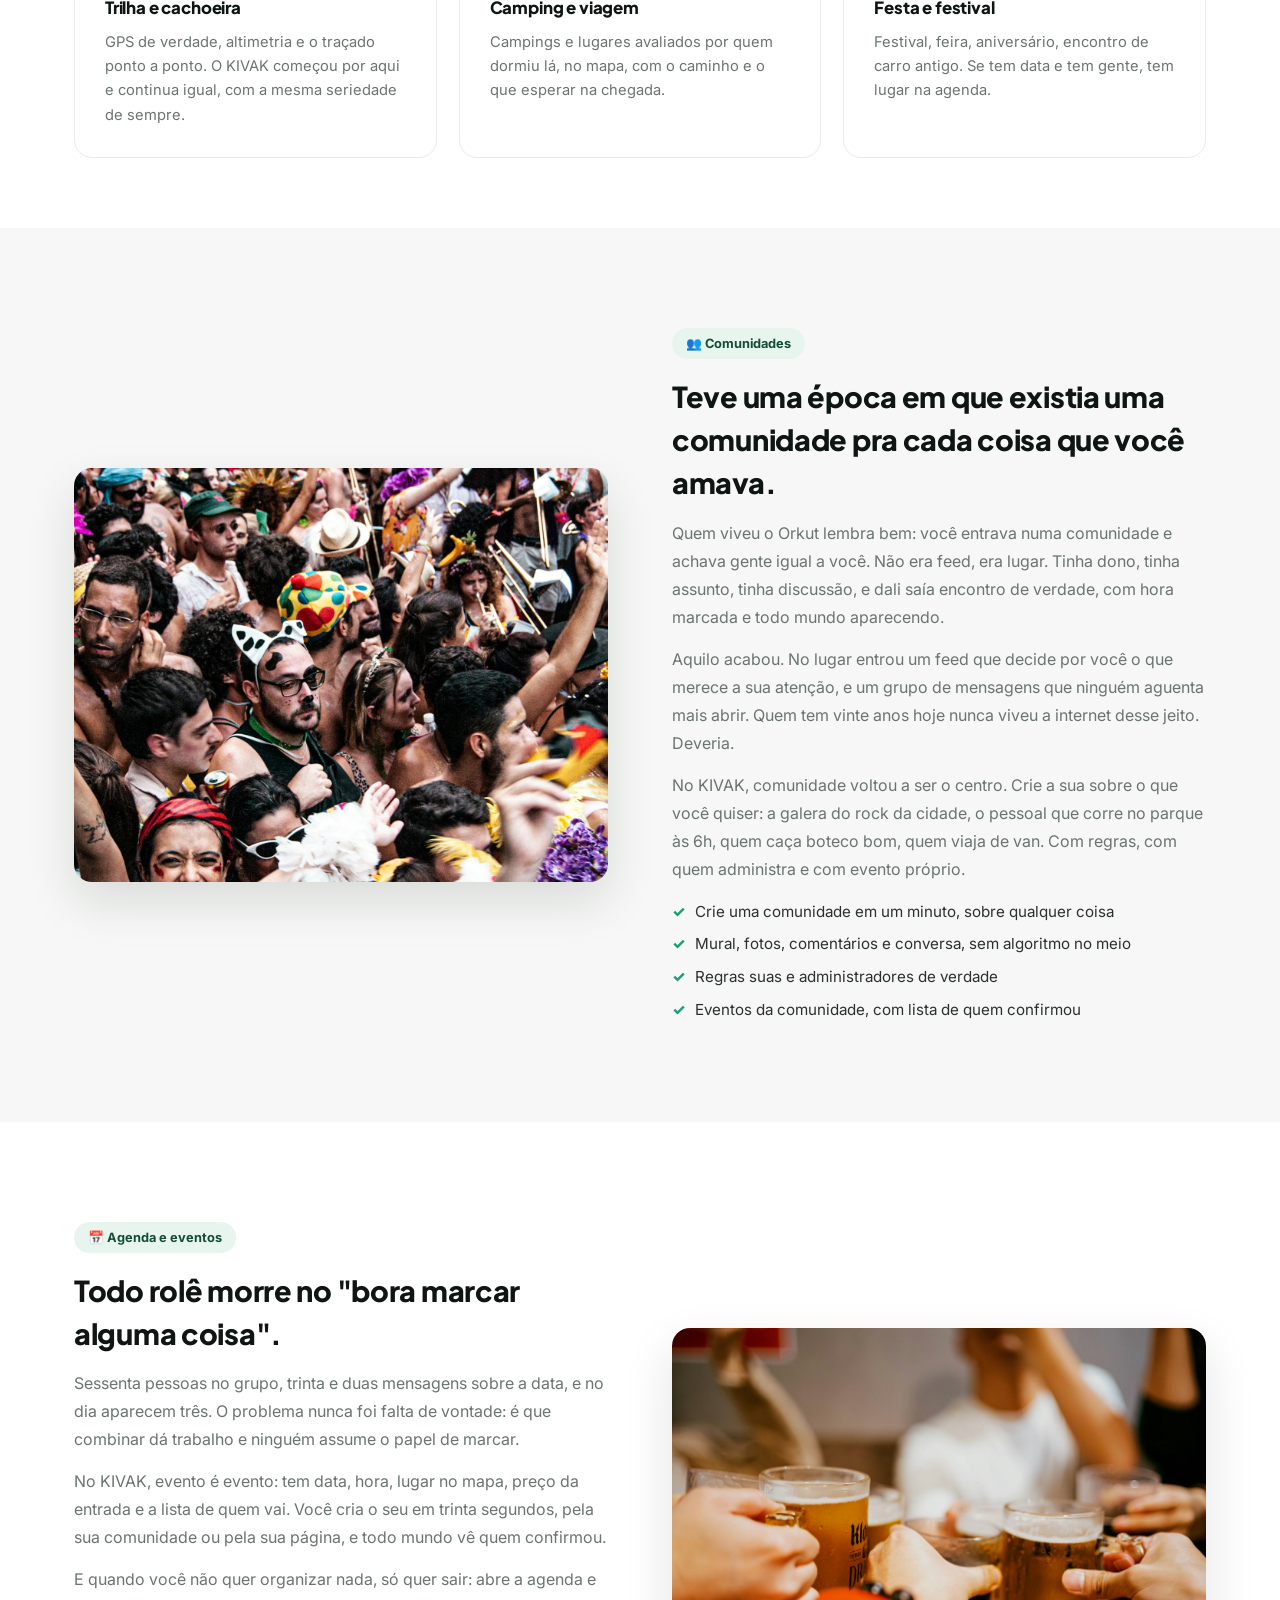
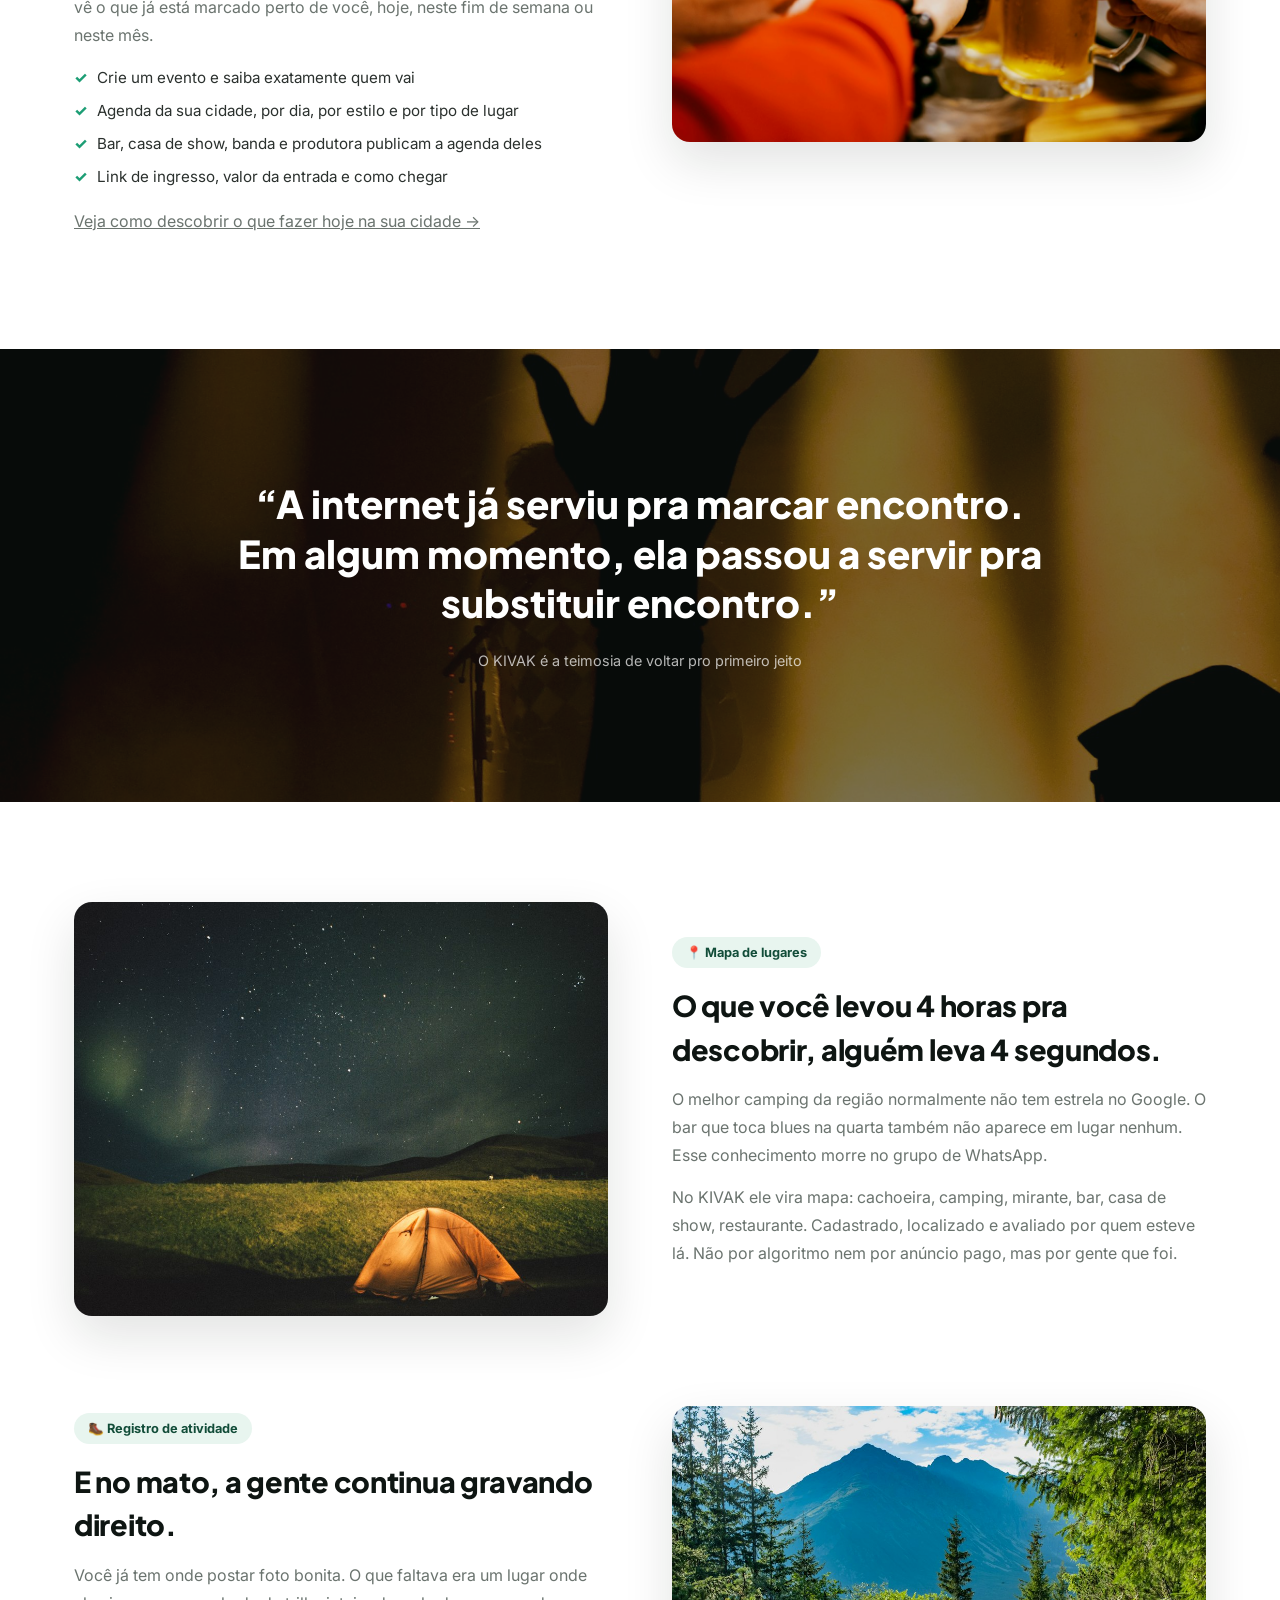
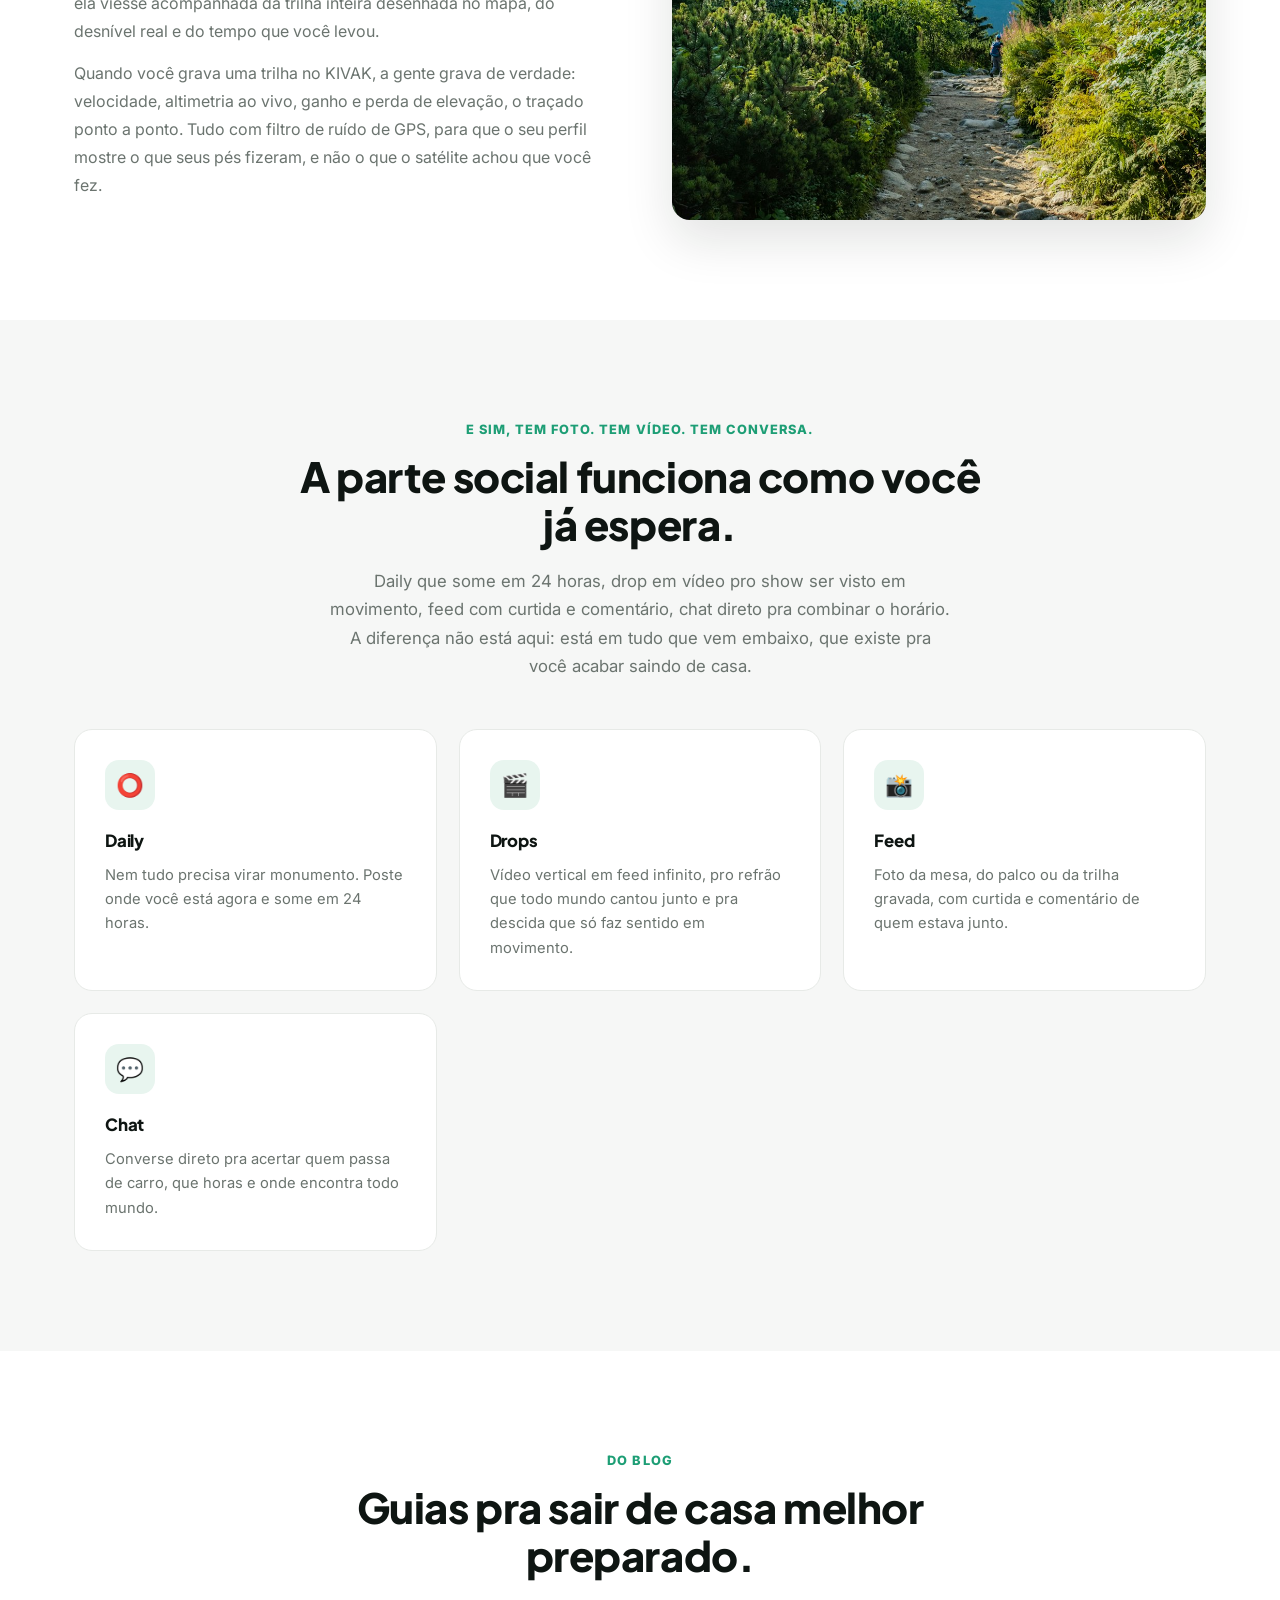
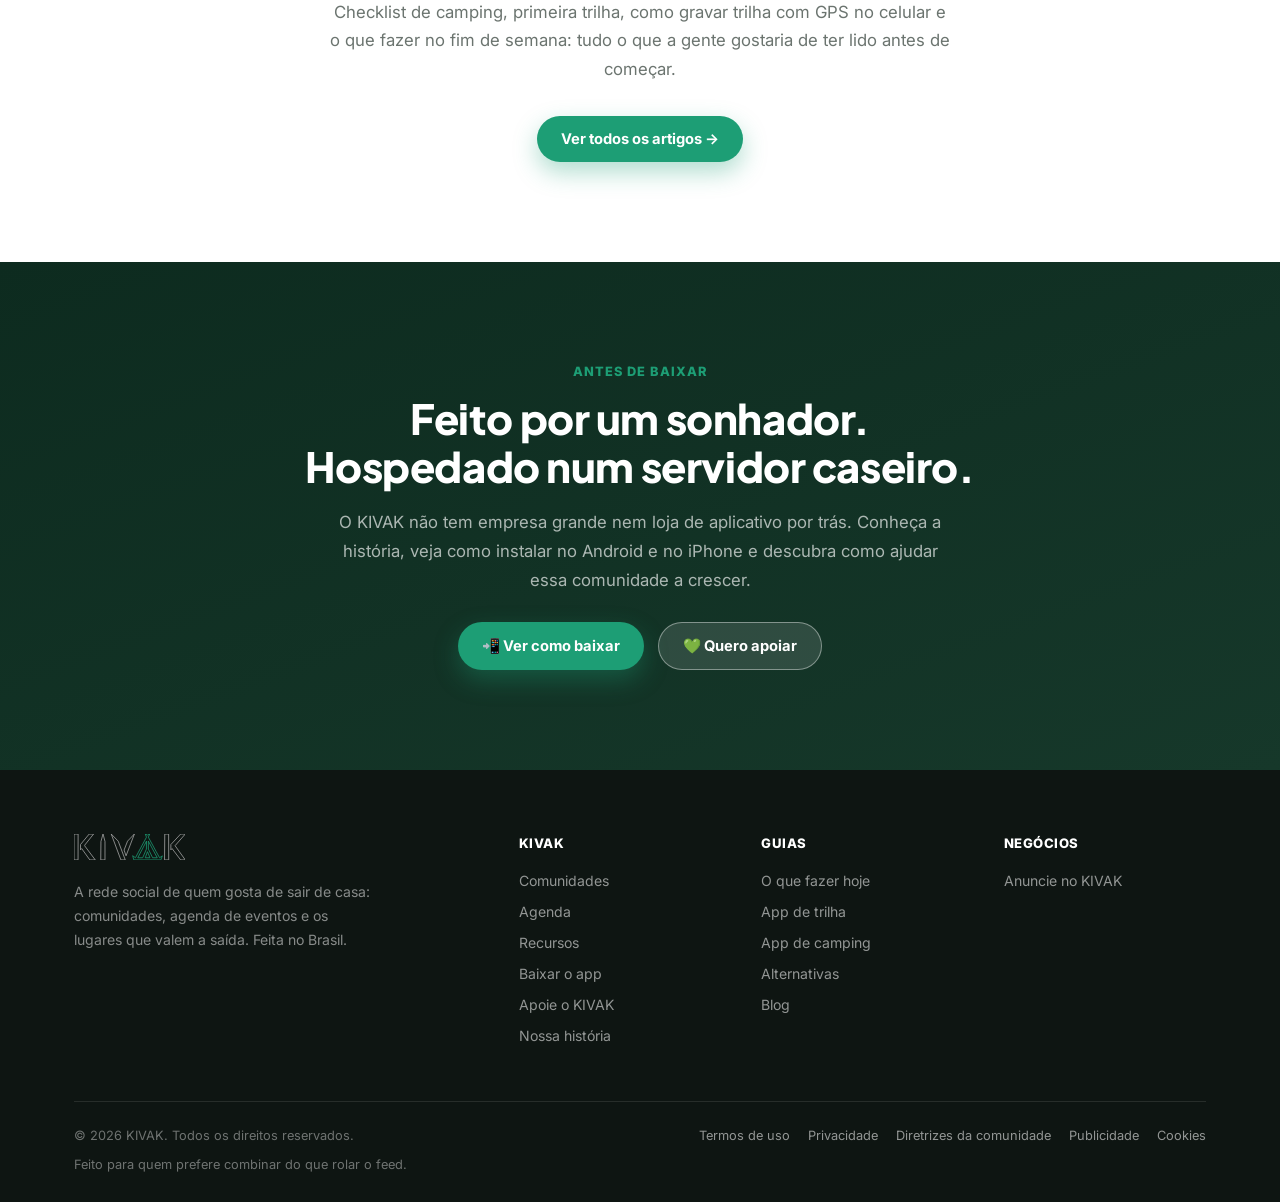
==== commit c5a3344f: "Carta ajustada, aventura reafirmada e pagina "O que fazer hoje" Tres pontas que ficaram abertas no r" ====
--- a/index.html
+++ b/index.html
@@ -72,7 +72,7 @@
     <div class="center wrap-narrow fade-in">
       <span class="eyebrow" style="display:block;text-align:center">Sair de casa</span>
       <h2 class="title">Nem todo rolê é no mato. E tudo bem.</h2>
-      <p class="sub center">Tem domingo de cachoeira e tem sexta de bar. Tem quem acorda às 5h pra pegar a trilha e quem só quer saber onde tem rock hoje. No KIVAK cabe tudo, porque a pergunta é sempre a mesma: o que a gente vai fazer?</p>
+      <p class="sub center">Tem domingo de cachoeira e tem sexta de bar. Tem quem acorda às 5h pra pegar a trilha e quem só quer saber onde tem rock hoje. No KIVAK cabe tudo, porque a pergunta é sempre a mesma: o que a gente vai fazer? Nada do que já existia aqui saiu do lugar. A trilha, o mapa e o GPS continuam inteiros, agora com companhia.</p>
     </div>
     <div class="card-grid">
       <div class="card fade-in">
@@ -93,7 +93,7 @@
       <div class="card fade-in">
         <div class="card-icon">🥾</div>
         <h4>Trilha e cachoeira</h4>
-        <p>Com GPS de verdade, altimetria e o traçado ponto a ponto. A aventura que deu origem ao KIVAK continua inteira aqui.</p>
+        <p>GPS de verdade, altimetria e o traçado ponto a ponto. O KIVAK começou por aqui e continua igual, com a mesma seriedade de sempre.</p>
       </div>
       <div class="card fade-in">
         <div class="card-icon">⛺</div>
@@ -151,6 +151,7 @@
           <li>Bar, casa de show, banda e produtora publicam a agenda deles</li>
           <li>Link de ingresso, valor da entrada e como chegar</li>
         </ul>
+        <p style="margin-top:18px"><a href="/o-que-fazer-hoje">Veja como descobrir o que fazer hoje na sua cidade →</a></p>
       </div>
     </div>
 
@@ -183,7 +184,7 @@
       <div class="feature-media"><img src="assets/images/trilha-montanha.jpg" alt="Trilheiro caminhando em direção às montanhas" loading="lazy" /></div>
       <div class="feature-text">
         <span class="feature-tag">🥾 Registro de atividade</span>
-        <h3>E quando o rolê é no mato, a gente grava direito.</h3>
+        <h3>E no mato, a gente continua gravando direito.</h3>
         <p>Você já tem onde postar foto bonita. O que faltava era um lugar onde ela viesse acompanhada da trilha inteira desenhada no mapa, do desnível real e do tempo que você levou.</p>
         <p>Quando você grava uma trilha no KIVAK, a gente grava de verdade: velocidade, altimetria ao vivo, ganho e perda de elevação, o traçado ponto a ponto. Tudo com filtro de ruído de GPS, para que o seu perfil mostre o que seus pés fizeram, e não o que o satélite achou que você fez.</p>
       </div>
@@ -276,6 +277,7 @@
       </div>
       <div class="footer-col">
         <h5>Guias</h5>
+        <a href="/o-que-fazer-hoje">O que fazer hoje</a>
         <a href="/app-de-trilha">App de trilha</a>
         <a href="/app-de-camping">App de camping</a>
         <a href="/alternativas">Alternativas</a>
